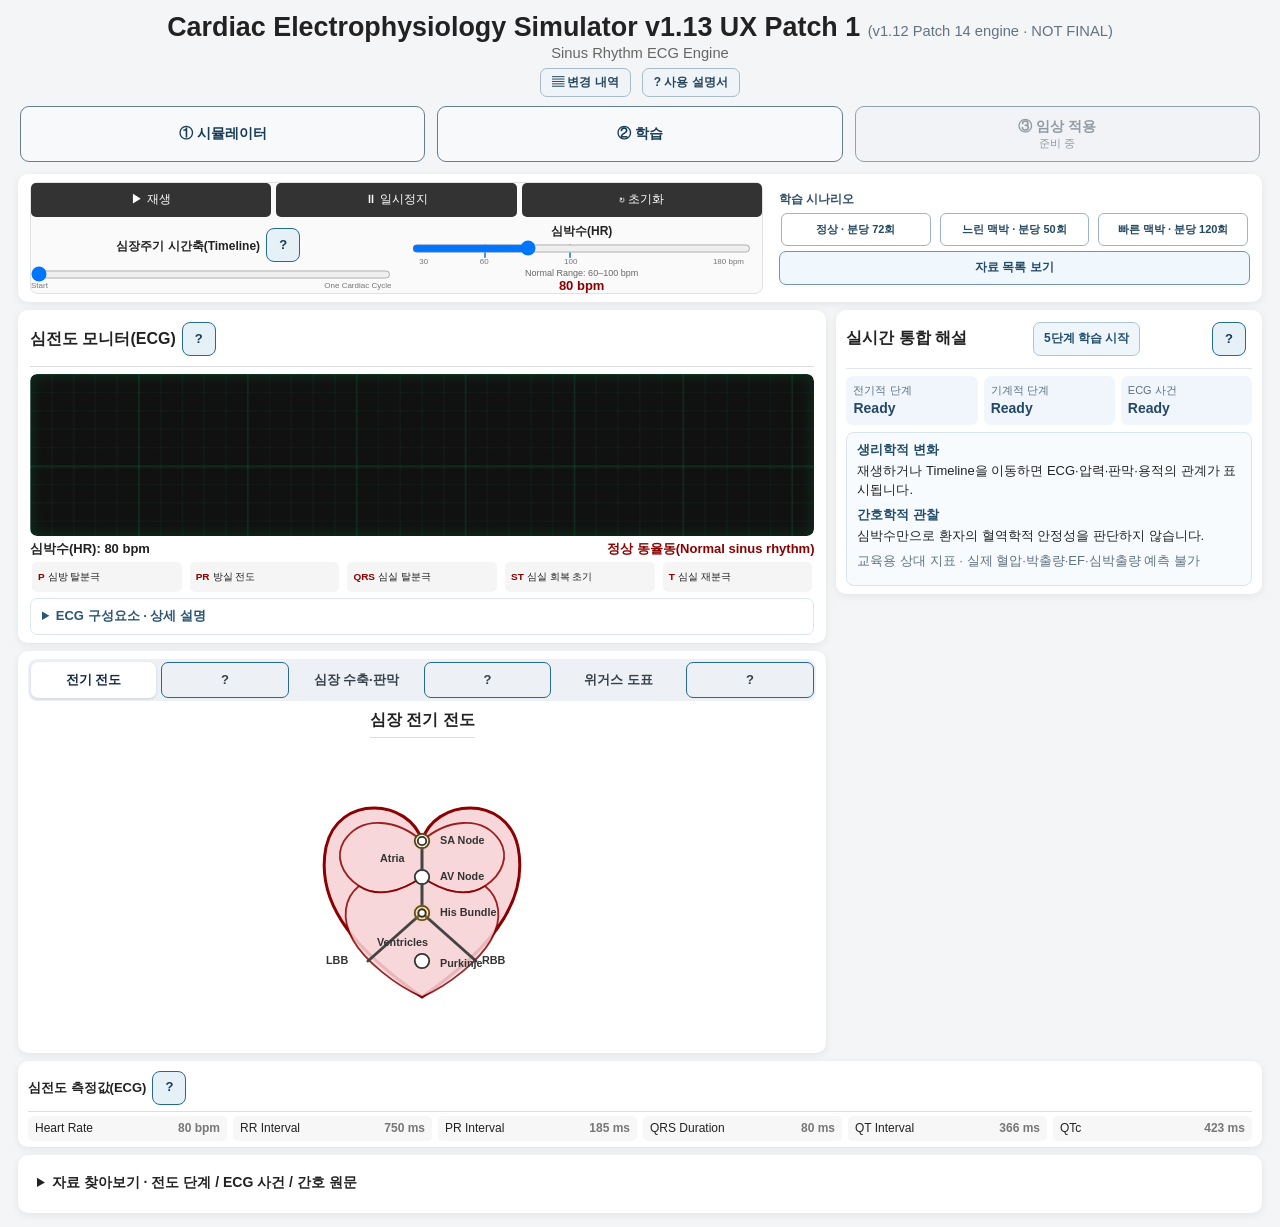
==== index.html @ 25fbf2d9 "feat: localize Wiggers valve event teaching and static explanatory labels" ====
<!DOCTYPE html>
<html lang="ko">
<head>
<meta charset="UTF-8">
<meta name="viewport" content="width=device-width, initial-scale=1.0">
<title>Cardiac Electrophysiology Simulator v1.13 UX Patch 1 · v1.12 Patch 14 engine</title>
<link rel="stylesheet" href="style.css">
</head>

<body>
<div class="app">

<header class="header">
    <h1>Cardiac Electrophysiology Simulator v1.13 UX Patch 1 <span class="v113-engine-label">(v1.12 Patch 14 engine · NOT FINAL)</span></h1>
    <p>Sinus Rhythm ECG Engine</p>
    <nav class="header-tools" aria-label="Simulator reference information">
        <button type="button" id="patchNotesBtn" data-open-info="patchNotesPanel"
                aria-haspopup="dialog" aria-controls="patchNotesPanel" aria-expanded="false">▤ 변경 내역</button>
        <button type="button" id="userGuideBtn" data-open-info="userGuidePanel"
                aria-haspopup="dialog" aria-controls="userGuidePanel" aria-expanded="false">? 사용 설명서</button>
    </nav>
</header>

<main class="main-container">

    <!-- TOP AREA -->
    <section class="visual-grid">

        <!-- ECG -->
        <section class="card ecg-panel">
            <h2>심전도 모니터(ECG)</h2>

            <div class="ecg-wrapper">
                <canvas id="ecgCanvas" width="900" height="220"></canvas>
            </div>

            <div class="ecg-info">
                <span id="heartRateDisplay">Heart Rate : 80 bpm</span>
                <span id="rhythmStatus">Normal Sinus Rhythm</span>
            </div>

            <div class="ecg-interpretation" aria-label="Interactive ECG components">
                <button type="button" class="ecg-item" data-ecg-component="P">
                    <span class="ecg-label">P</span><span>심방 탈분극</span>
                </button>
                <button type="button" class="ecg-item" data-ecg-component="PR">
                    <span class="ecg-label">PR</span><span>방실 전도</span>
                </button>
                <button type="button" class="ecg-item" data-ecg-component="QRS">
                    <span class="ecg-label">QRS</span><span>심실 탈분극</span>
                </button>
                <button type="button" class="ecg-item" data-ecg-component="ST">
                    <span class="ecg-label">ST</span><span>심실 회복 초기</span>
                </button>
                <button type="button" class="ecg-item" data-ecg-component="T">
                    <span class="ecg-label">T</span><span>심실 재분극</span>
                </button>
            </div>

            <div class="ecg-explanation" id="ecgExplanation" aria-live="polite">
                <div class="ecg-explanation-header">
                    <span>심전도 파형 설명</span>
                    <strong id="ecgExplanationTitle">설명할 심전도 파형을 선택하세요</strong>
                </div>
                <p id="ecgExplanationText">위의 P파, PR간격, QRS파, ST분절, T파를 눌러 심장의 전기적 활동과 어떤 관계가 있는지 살펴보세요.</p>
                <div class="ecg-explanation-link">
                    <span>전도와 전기적 활동</span>
                    <strong id="ecgExplanationLink">—</strong>
                </div>
            </div>

            <!-- CONTROL PANEL MOVED INTO ECG PANEL -->
            <section class="embedded-control-panel compact-controller">
                <div class="controller-layout">
                    <div class="controller-buttons">
                    <button id="playBtn">▶ 재생</button>
                    <button id="pauseBtn">⏸ 일시정지</button>
                    <button id="resetBtn">↻ 초기화</button>
                    </div>

                    <div class="controller-sliders">
                <div class="timeline">
                    <p class="control-title">심장주기 시간축(Timeline)</p>
                    <input id="timeSlider" type="range" min="0" max="100" value="0" step="0.1">
                    <div class="timeline-labels">
                        <span>Start</span>
                        <span>One Cardiac Cycle</span>
                    </div>
                </div>

                <div class="heart-rate-control">
                    <p class="control-title">심박수(HR)</p>

                    <div class="heart-rate-slider-wrap">
                        <div class="normal-range-track">
                            <div class="normal-range-fill"></div>
                        </div>
                        <input id="heartRateSlider" type="range" min="30" max="180" value="80" step="1">
                    </div>

                    <div class="heart-rate-scale">
                        <span class="scale-30">30</span>
                        <span class="scale-60">60</span>
                        <span class="scale-100">100</span>
                        <span class="scale-180">180 bpm</span>
                    </div>

                    <div class="normal-range-label">Normal Range: 60–100 bpm</div>
                    <strong id="heartRateValue">80 bpm</strong>
                </div>
                    </div>
                </div>
            </section>
        </section>


        <!-- CARDIAC CONDUCTION -->
        <section class="card heart-panel">
            <h2 id="heartVisualTitle">Cardiac Conduction</h2>
            <div class="heart-mode-switch" role="group" aria-label="Heart visualization mode">
                <button id="electricalModeBtn" type="button" class="mode-active" aria-pressed="true">전기 전도</button>
                <button id="mechanicalModeBtn" type="button" aria-pressed="false">심장 수축·판막</button>
            </div>

            <svg id="heartSVG" viewBox="0 0 500 500" xmlns="http://www.w3.org/2000/svg">
                <path id="heartShape"
                    d="M250 420 C150 350 70 270 90 170 C110 80 230 90 250 160 C270 90 390 80 410 170 C430 270 350 350 250 420 Z"/>
                <path id="atriaRegion"
                    d="M250 160 C210 125 150 115 120 160 C105 185 115 215 145 235 C175 255 215 245 250 220 C285 245 325 255 355 235 C385 215 395 185 380 160 C350 115 290 125 250 160 Z"/>
                <path id="ventricleRegion"
                    d="M145 235 C120 255 115 290 135 325 C155 360 205 400 250 420 C295 400 345 360 365 325 C385 290 380 255 355 235 C325 255 285 245 250 220 C215 245 175 255 145 235 Z"/>

                <circle id="SA" cx="250" cy="160" r="12"/>
                <circle id="AV" cx="250" cy="220" r="12"/>
                <circle id="His" cx="250" cy="280" r="12"/>
                <circle id="Purkinje" cx="250" cy="360" r="12"/>

                <line id="AVPath" x1="250" y1="172" x2="250" y2="208"/>
                <line id="HisPath" x1="250" y1="232" x2="250" y2="268"/>
                <line id="RBB" x1="250" y1="280" x2="340" y2="360"/>
                <line id="LBB" x1="250" y1="280" x2="160" y2="360"/>

                <circle id="conductionPulse" cx="250" cy="160" r="7" class="conduction-pulse"/>
                <circle id="conductionPulseR" cx="250" cy="280" r="6" class="conduction-branch-pulse"/>
                <circle id="conductionPulseL" cx="250" cy="280" r="6" class="conduction-branch-pulse"/>

                <text x="280" y="165">SA Node</text>
                <text x="280" y="225">AV Node</text>
                <text x="280" y="285">His Bundle</text>
                <text x="350" y="365">RBB</text>
                <text x="90" y="365">LBB</text>
                <text x="280" y="370">Purkinje</text>
                <text id="atriaLabel" x="180" y="195">Atria</text>
                <text id="ventricleLabel" x="175" y="335">Ventricles</text>
            </svg>
            <div id="mechanicalView" class="mechanical-view" hidden>
                <svg id="mechanicalSVG" viewBox="0 0 500 420" role="img" aria-label="Educational diagram of heart chambers, four valves, and blood-flow direction">
                    <defs>
                        <marker id="blueArrow" markerWidth="6" markerHeight="6" refX="4" refY="3" orient="auto"><path d="M0,0 L6,3 L0,6 Z" fill="#328bbd"/></marker>
                        <marker id="redArrow" markerWidth="6" markerHeight="6" refX="4" refY="3" orient="auto"><path d="M0,0 L6,3 L0,6 Z" fill="#bd5252"/></marker>
                    </defs>
                    <text class="model-caption" x="250" y="22" text-anchor="middle">Simplified four-chamber circulation model</text>
                    <g class="flow-tract flow-deoxygenated">
                        <path id="flowRightAV" d="M132 134 L132 212"/>
                        <path id="flowPulmonary" d="M132 290 L132 319 L67 319 L67 44"/>
                    </g>
                    <g class="flow-tract flow-oxygenated">
                        <path id="flowLeftAV" d="M370 134 L370 212"/>
                        <path id="flowAortic" d="M370 290 L370 319 L435 319 L435 44"/>
                    </g>
                    <g class="chamber atrial-chamber">
                        <ellipse id="rightAtrialShape" class="chamber-blue" cx="132" cy="112" rx="74" ry="48"/>
                        <ellipse id="leftAtrialShape" class="chamber-red" cx="370" cy="112" rx="74" ry="48"/>
                        <text x="132" y="108">RA</text><text x="370" y="108">LA</text>
                    </g>
                    <g class="chamber ventricular-chamber">
                        <ellipse id="rightVentricleShape" class="chamber-blue" cx="132" cy="256" rx="74" ry="54"/>
                        <ellipse id="leftVentricleShape" class="chamber-red" cx="370" cy="256" rx="74" ry="54"/>
                        <text x="132" y="254">RV</text><text x="370" y="254">LV</text>
                    </g>
                    <g class="valve-group">
                        <line class="valve-segment" id="tricuspidValve" x1="103" y1="173" x2="161" y2="173"/>
                        <line class="valve-segment" id="mitralValve" x1="341" y1="173" x2="399" y2="173"/>
                        <line class="valve-segment" id="pulmonaryValve" x1="66" y1="339" x2="96" y2="339"/>
                        <line class="valve-segment" id="aorticValve" x1="403" y1="339" x2="433" y2="339"/>
                    </g>
                    <g class="flow-dots">
                        <circle class="flow-dot blue-dot" data-flow="flowRightAV" r="7"/>
                        <circle class="flow-dot blue-dot" data-flow="flowRightAV" r="7"/>
                        <circle class="flow-dot blue-dot" data-flow="flowPulmonary" r="7"/>
                        <circle class="flow-dot blue-dot" data-flow="flowPulmonary" r="7"/>
                        <circle class="flow-dot red-dot" data-flow="flowLeftAV" r="7"/>
                        <circle class="flow-dot red-dot" data-flow="flowLeftAV" r="7"/>
                        <circle class="flow-dot red-dot" data-flow="flowAortic" r="7"/>
                        <circle class="flow-dot red-dot" data-flow="flowAortic" r="7"/>
                    </g>
                    <text class="flow-target blue-text" x="55" y="50">Pulmonary a.</text>
                    <text class="flow-target red-text" x="395" y="50">Aorta</text>
                    <text class="model-caption" x="250" y="405" text-anchor="middle">Schematic — not an anatomical scale drawing</text>
                </svg>
                <div class="mechanical-readout" aria-live="off">
                    <div class="mechanical-readout-header">
                        <strong id="mechanicalPhase">Ready</strong>
                        <details id="mechanicalModelInfo" class="mechanical-model-info">
                            <summary aria-label="모형 가정과 수치 주의사항 보기">ⓘ 모형 안내</summary>
                            <div class="mechanical-model-info-body">
                                <p>심장 그림은 실제 해부학적 크기와 비례하지 않는 교육용 도식입니다.</p>
                                <p>판막·압력 관계와 심실 용적은 교육용 상대 지표입니다. 실제 환자의 혈압·심실 용적 또는 박출률(EF)을 나타내지 않습니다.</p>
                                <p>이 모델은 RR 앞 충만 구간을 상대 용적 0.88로 평탄하게, 뒤 충만 구간은 증가하도록 단순화했습니다.</p>
                                <p>Educational pressure relationships; not patient-specific hemodynamic measurements.</p>
                            </div>
                        </details>
                    </div>
                    <p id="mechanicalExplanation">재생하거나 심장주기 시간축을 움직여 수축과 판막 변화를 살펴보세요.</p>
                    <div class="mechanical-stats"><span id="avValveState">AV valves: —</span><span id="outflowValveState">Semilunar valves: —</span></div>
                    <div class="mechanical-stats"><span id="flowState">Flow: —</span><span id="volumeState">Ventricular volume: —</span></div>
                </div>
            </div>
        </section>
    </section>


    <!-- NEW LOWER INFORMATION AREA -->
    <section class="info-grid">

        <section class="card placeholder-panel measurements-panel">
            <h2>심전도 측정값(ECG)</h2>

            <div class="measurement-list">
                <div class="measurement-item">
                    <div class="measurement-row">
                        <span>Heart Rate</span>
                        <strong id="measurementHeartRate">—</strong>
                    </div>
                    <small>(normal range: 60–100 bpm)</small>
                </div>

                <div class="measurement-item">
                    <div class="measurement-row">
                        <span>RR Interval</span>
                        <strong id="measurementRR">—</strong>
                    </div>
                    <small>(normal range: 600–1000 ms)</small>
                </div>

                <div class="measurement-item">
                    <div class="measurement-row">
                        <span>PR Interval</span>
                        <strong id="measurementPR">—</strong>
                    </div>
                    <small>(normal range: 120–200 ms)</small>
                </div>

                <div class="measurement-item">
                    <div class="measurement-row">
                        <span>QRS Duration</span>
                        <strong id="measurementQRS">—</strong>
                    </div>
                    <small>(normal range: 70–100 ms)</small>
                </div>

                <div class="measurement-item">
                    <div class="measurement-row">
                        <span>QT Interval</span>
                        <strong id="measurementQT">—</strong>
                    </div>
                    <small>(normal range: HR-dependent)</small>
                </div>

                <div class="measurement-item">
                    <div class="measurement-row">
                        <span>QTc</span>
                        <strong id="measurementQTc">—</strong>
                    </div>
                    <small>(normal range: ≤450 ms (male) / ≤460 ms (female))</small>
                </div>
            </div>
        </section>


        <section class="card placeholder-panel event-panel">
            <h2>심전도 사건·단계 안내</h2>

            <div class="event-flow" aria-label="Current conduction phase">
                <div class="event-item" data-conduction="SA">SA Node</div>
                <span>→</span>
                <div class="event-item" data-conduction="AV">AV Node</div>
                <span>→</span>
                <div class="event-item" data-conduction="His">His Bundle</div>
                <span>→</span>
                <div class="event-item" data-conduction="Purkinje">Purkinje</div>
            </div>

            <div class="event-ecg-row">
                <span>ECG Event</span>
                <strong id="ecgEventIndicator">Ready</strong>
            </div>

            <p class="event-sync-status" id="eventSyncStatus">재생하면 심장 전도와 파형이 함께 표시됩니다.</p>
        </section>

    </section>


    <!-- CURRENT PHASE -->
    <section class="card phase-panel">
        <h2>현재 심장 단계</h2>
        <div id="phaseTitle">Ready</div>
        <p id="phaseDescription">재생하면 심장 전도 과정이 시작됩니다.</p>

        <div class="phase-ecg-link">
            <span>ECG Component</span>
            <strong id="phaseECG">Ready</strong>
        </div>
    </section>

    <!-- v1.10 Patch 3: independent opt-in graph, AFTER existing core UI. -->
    <div class="wiggers-shell">
    <details id="wiggersDetails" class="card wiggers-panel">
        <summary id="wiggersToggle" class="wiggers-summary">
            <span class="wiggers-summary-title">위거스 도표(Wiggers) <span class="wiggers-optional">선택 학습</span></span>
            <span class="wiggers-summary-hint">심전도 · 상대 압력 · 상대 심실 용적 · 심음 사건(S1/S2)</span>
        </summary>
        <div class="wiggers-body">
<p class="v113-inline-learn">위거스 도표는 심장의 전기 신호와 실제 수축·판막·혈류의 시간 관계를 함께 읽는 학습 도구예요. <button type="button" class="v113-term-trigger" data-term-help="wiggers">위거스 도표란? · 왜 중요한가요?</button></p>
            <p class="wiggers-disclaimer">One physiological heart cycle (RR), synchronized to the existing simulator. Pressure and volume traces are <strong>illustrative relative indexes</strong>, not mmHg, mL, ejection fraction, patient data or diagnostic measurements. S1/S2 are event markers, not audio.</p>

            <section class="learning-scenario-panel" aria-label="Rate-based learning scenarios">
                <h3>심박수별 학습 · 정상 / 느린 맥박 / 빠른 맥박</h3>
                <div class="learning-preset-row" role="group" aria-label="Set simulated heart-rate scenario">
                    <button type="button" data-learning-preset="normal" aria-pressed="false">정상 · 분당 72회</button>
                    <button type="button" data-learning-preset="bradycardia" aria-pressed="false">느린 맥박 · 분당 50회</button>
                    <button type="button" data-learning-preset="tachycardia" aria-pressed="false">빠른 맥박 · 분당 120회</button>
                </div>
                <strong id="learningScenarioSummary">Normal-range teaching cycle · 80 bpm · Custom HR</strong>
                <p id="learningScenarioIntro">세 시나리오 또는 기존 HR 슬라이더로 심장 주기의 관계를 살펴보세요.</p>
                <p id="learningDuration">심장주기 구간의 상대적 시간이 표시됩니다. 실제 환자의 측정값은 아닙니다.</p>
                <p class="learning-boundary">성인 안정 시 HR 범위에 따른 교육용 분류입니다. 동성 빈맥/서맥의 원인이나 환자의 혈역학적 안정성을 판단하지 않습니다.</p>
            </section>
            <div class="wiggers-legend" aria-label="Wiggers trace key">
                <span class="wiggers-key"><i class="wiggers-key-line wig-ecg"></i>ECG</span>
                <span class="wiggers-key"><i class="wiggers-key-line wig-la"></i>좌심방</span>
                <span class="wiggers-key"><i class="wiggers-key-line wig-lv"></i>좌심실</span>
                <span class="wiggers-key"><i class="wiggers-key-line wig-ao"></i>대동맥</span>
                <span class="wiggers-key"><i class="wiggers-key-line wig-vol"></i>좌심실 용적(상대값)</span>
            </div>
            <div class="wiggers-chart-scroll" tabindex="0" role="region" aria-label="Scrollable Wiggers diagram; scroll horizontally on narrow screens">
                <svg id="wiggersChart" viewBox="0 0 1000 470" role="img"
                     aria-label="Educational single-beat diagram: relative left atrial, left ventricular and aortic pressure, ECG, normalized ventricular volume, valve event ticks and synchronized phase cursor">
                    <rect x="52" y="29" width="912" height="181" rx="7" class="wiggers-band"/>
                    <rect x="52" y="224" width="912" height="85" rx="7" class="wiggers-band"/>
                    <rect x="52" y="322" width="912" height="99" rx="7" class="wiggers-band"/>
                    <g class="wiggers-axis">
                        <line x1="64" y1="65" x2="955" y2="65"/>
                        <line x1="64" y1="125" x2="955" y2="125"/>
                        <line x1="64" y1="185" x2="955" y2="185"/>
                        <line x1="64" y1="267" x2="955" y2="267"/>
                        <line x1="64" y1="338" x2="955" y2="338"/>
                        <line x1="64" y1="400" x2="955" y2="400"/>
                    </g>
                    <g class="wiggers-plot-labels">
                        <text x="66" y="23">PRESSURE — RELATIVE INDEX</text>
                        <text x="66" y="221">ECG — SAME MODEL AS ECG MONITOR</text>
                        <text x="66" y="318">LV VOLUME — NORMALIZED, NOT EF</text>
                        <text x="64" y="456">0%</text>
                        <text x="287" y="456" text-anchor="middle">25%</text>
                        <text x="510" y="456" text-anchor="middle">50%</text>
                        <text x="733" y="456" text-anchor="middle">75%</text>
                        <text x="955" y="456" text-anchor="end">100% RR</text>
                    </g>
                    <g class="wiggers-traces" fill="none" stroke-linecap="round" stroke-linejoin="round">
                        <path id="wiggersPathLA" class="wiggers-trace wig-la"/>
                        <path id="wiggersPathLV" class="wiggers-trace wig-lv"/>
                        <path id="wiggersPathAorta" class="wiggers-trace wig-ao"/>
                        <path id="wiggersPathECG" class="wiggers-trace wig-ecg"/>
                        <path id="wiggersPathVolume" class="wiggers-trace wig-vol"/>
                    </g>
                    <g id="wiggersMarkers" aria-label="Valve events"></g>
                    <line id="wiggersCursor" x1="64" x2="64" y1="29" y2="421" class="wiggers-cursor"/>
                </svg>
            </div>
            <div class="wiggers-event-key" aria-label="Valve and heart sound event markers">
                <span>승모판 닫힘 = 제1심음(S1)</span><span>대동맥판 열림</span>
                <span>대동맥판 닫힘 = 제2심음(S2)</span><span>승모판 열림</span>
            </div>
            <div class="wiggers-status" aria-live="off">
                <strong id="wiggersCurrentStage">Ready</strong>
                <span id="wiggersCurrentTime">Physiological phase 0 ms</span>
                <span id="wiggersCurrentValves">Mitral: — · Aortic: —</span>
            </div>
            <section class="wiggers-learning" aria-label="Valve and heart sound education">
                <h3>심전도 → 압력 → 판막 → 심실 용적</h3>
                <p id="wiggersLearningStage">Move the timeline or press Play to explore cardiac phases.</p>
                <p id="wiggersLearningEvent">Valve/S1/S2 event explanations use the same timeline boundaries as the graph markers.</p>
                <p class="wiggers-learning-limit">Profiles are educational relative values, not clinical measurements. S1 and S2 are simplified left-sided event markers, not recorded sounds. Mechanical mode uses a separate model whose exact-boundary rounding may differ.</p>
            </section>

            <details id="wiggersDeepDive" class="learning-deep-dive">
                <summary>심화 의학·간호 해설 보기 · ECG → 압력/판막 → 용적 → 간호 관찰</summary>
                <div class="learning-detail" aria-live="off">
                    <h3 id="learningPhaseTitle">Ready · 시작 전</h3>
                    <h4>① 전기적 활동과 수축의 시간 차</h4>
                    <p id="learningElectrical">재생하거나 Timeline을 이동해보세요.</p>
                    <h4>② 압력 변화 및 판막 개폐</h4>
                    <p id="learningHemodynamics">현재 주기에 따른 판막 관계가 표시됩니다.</p>
                    <h4>③ 심실 용적과 혈류 방향</h4>
                    <p id="learningVolume">상대 용적 곡선은 실제 mL나 EF가 아닙니다.</p>
                    <h4>④ 임상·간호 관찰 관점</h4>
                    <p id="learningNursing">환자 상태를 HR 수치만으로 판단하지 않습니다.</p>
                    <h4>⑤ HR에 따른 비교 사고</h4>
                    <p id="learningRateComparison">RR을 바꾸고 비교해보세요.</p>
                    <h4>모델의 가정·한계</h4>
                    <p id="learningCaution">교육용 모형은 실제 환자의 혈역학을 예측하지 않습니다.</p>
                </div>
            </details>
            <p class="wiggers-footnote">The animated cursor uses physiological time (A). Your existing animation speed, ECG monitor sweep and Electrical/Mechanical displays remain unchanged. The teaching pressure curve and existing mechanical diagram have separate event-boundary rounding conventions.</p>
        </div>
    </details>
    <button id="wiggersHelpButton" class="wiggers-help-button" type="button"
            aria-label="위거스 도표 도움말" aria-expanded="false" aria-controls="wiggersHelp">?</button>
    <aside id="wiggersHelp" class="wiggers-help-popover" role="group" aria-labelledby="wiggersHelpTitle" hidden>
        <div class="wiggers-help-heading">
            <strong id="wiggersHelpTitle">위거스 도표를 읽는 방법</strong>
            <button id="wiggersHelpClose" type="button" aria-label="위거스 도움말 닫기">×</button>
        </div>
        <p>위거스 도표(Wiggers diagram)는 심장주기 하나에서 <strong>심전도 → 압력 변화 → 판막 개폐 → 심실 용적 변화</strong>를 같은 시간축에 표시해 비교하는 그림입니다. 전기 신호와 실제 수축이 정확히 동시에 일어나지는 않는다는 점을 이해하는 데 중요합니다.</p>
        <ol>
            <li><strong>심전도(ECG):</strong> P파는 심방 수축보다 앞서고, QRS파는 심실 수축보다 앞섭니다. T파는 심실의 전기적 회복과 관련됩니다.</li>
            <li><strong>압력:</strong> 좌심방·좌심실·대동맥의 상대 압력 곡선을 비교하며 판막이 열리고 닫히는 관계를 살펴봅니다.</li>
            <li><strong>용적:</strong> 등용적 단계에는 용적이 일정하고, 박출 때 감소하고 충만 때 증가합니다.</li>
            <li><strong>판막 사건:</strong> 승모판 닫힘(S1) → 대동맥판 열림 → 대동맥판 닫힘(S2) → 승모판 열림의 순서를 봅니다.</li>
        </ol>
        <p>그래프의 위치 표시는 생리학적 시간(A)을 따르며, 심전도 화면의 이동 효과는 별도 표시 시간(B)을 따릅니다. 상대 압력·용적은 실제 혈압(mmHg), 용적(mL), 박출률(EF)이나 환자 예측값이 아닙니다.</p>
    </aside>
    </div>

</main>
</div>
<section id="patchNotesPanel" class="info-panel" role="dialog" aria-modal="false"
         aria-labelledby="patchNotesHeading" data-info-panel hidden>
    <div class="info-panel-head">
        <h2 id="patchNotesHeading">▤ Version &amp; patch history</h2>
        <button type="button" data-close-info aria-label="Close patch notes">×</button>
    </div>
    <p class="info-panel-intro">이력은 실제 적용된 변경을 성격별로 구분한 요약입니다. 임상 검증이나 실제 기기 시각 검수를 의미하지 않습니다.</p>
    <section class="patch-group">
        <h3>기능 추가 · Features</h3>
        <p><strong>v1.13 UX Patch 1 (A1·B1·C1·D1·E1·F1)</strong> — 학습은 PC의 단원 목록/본문 2열, 모바일의 접이식 단원 목록과 집중 독서 흐름으로 개선했습니다. 임상 QA 화면은 환자 주요 증상·HR·혈압과 현재 문제를 우선 배치하고 ECG/Lab은 필요할 때 확인합니다. 블루·틸 강조와 단순한 테두리, 16px 수준의 본문 가독성을 적용했으며 기존 A/B·Guided·10문항과 답안을 보존합니다.</p>
        <p><strong>v1.13 Integrated Patch 2–6</strong> — 기존 단일 ECG 엔진과 원본 Guided 5단계·10문항을 유지하면서, 정식 학습 탭에 6단원 안내형/자유 탐색을 연결했습니다. 임상 풀이·복습 엔진은 구현됐지만 사례 내용이 임상 전문가의 독립 검토 전이므로 일반 사용자에게는 비활성화되며 QA 미리보기에서만 확인할 수 있습니다.</p>
        <p><strong>v1.12 Patch 8</strong> — 단계 학습에서 이전/다음·단계 선택 시 기존 Timeline으로 자동 일시정지·관찰하고, 학습 설명은 재생 중에도 고정합니다. 자유 관찰의 시간과 시각화 전환은 그대로 유지합니다.</p>
        <p><strong>v1.12 Patch 4</strong> — 학습 수준을 <strong>1. 기초 이해 → 2. 간호 연결 → 3. 추가학습</strong>으로 재구성하고, 현재 수준에서 다음 수준으로 이동하는 버튼을 추가했습니다. ECG·심장주기 주요 흐름부터 배우고 필요할 때 간호 관찰·원문 설명으로 확장합니다.</p>
        <p><strong>v1.12 Patch 3</strong> — 5단계 학습에서 초급·심화 난이도를 선택하고, 기존 교육 원문을 펼치며, 단계별 초급 1개와 심화 1개씩 총 10개 개념 확인 문제를 풀 수 있습니다. 정답과 근거는 제출 뒤 표시되고 각 문항은 다시 풀 수 있습니다.</p>
        <p><strong>v1.12 Patch 2</strong> — 기존 5단계 학습 카드에서 이전/다음(현재 시뮬레이션 시간 불변), 명시적 Wiggers 보기(시각화만 전환), 명시적 관찰 시점 이동(기존 Timeline의 일시 정지·A/B 시간 이동) 기능을 추가했습니다. 학습 단계 자동 이동·자동 재생 정지는 없습니다.</p>
        <p><strong>v1.12 Patch 1</strong> — 기존 실시간 해설 영역에서 선택적으로 열리는 심장 주기 5단계 학습. 전기·기계 상태를 따로 보여주며 현재 시뮬레이션의 시간과 재생은 변경하지 않습니다. 이전/다음·Wiggers 이동·Timeline 이동 및 문제풀이는 후속 패치에서 추가할 예정입니다.</p>
        <p><strong>v1.11</strong> — 공통 HR·Timeline·Play/Pause/Reset과 정상·서맥·빈맥 시나리오를 하나의 컨트롤 영역으로 통합.</p>
        <p><strong>v1.10 P5</strong> — Normal 72 / Bradycardia 50 / Tachycardia 120 bpm 교육 프리셋과 자유 HR 연동.</p>
        <p><strong>v1.10 P1–3</strong> — Wiggers 사건·상대 압력/용적 프로필 및 동기화된 ECG/Wiggers 그래프.</p>
        <p><strong>v1.9</strong> — 기존 Electrical 모드를 유지한 Mechanical 판막/혈류 시각화.</p>
        <p><strong>v1.8</strong> — Physiological A / Visualization B 시간 분리 및 HR 관련 ECG 교육 모델.</p>
    </section>
    <section class="patch-group">
        <h3>의학·간호 교육 · Clinical learning</h3>
        <p><strong>v1.12 Patch 5</strong> — 심실 충만의 RR 초반 상대 용적 0.88 평탄 구간과 RR 후반 0.48→0.88 증가 구간을 기존 Wiggers/원문 학습 설명에 모두 구분해 표시합니다. 확립된 생리 원리와 모형상의 값은 별도로 안내합니다.</p>
        <p><strong>v1.12 Patch 4</strong> — 시작 수준에는 한 문장 핵심과 ECG·판막·용적의 기초 관계를 표시합니다. 간호 관찰은 두 번째 수준에서 연결하며, 원본 의학·간호 서술, 모형 시간 경계, 고급 이해도 문항과 상대 수치 한계는 선택형 추가학습에서 제공합니다. 기존 원문·10문항은 삭제하지 않았습니다.</p>
        <p><strong>v1.12 Patch 3</strong> — 기존 PHASES 및 HR별 RATE 학습 설명 원문을 읽기 전용으로 사용하며, 전기적 사건·판막·상대 용적·S1/S2 및 간호 관찰과 모델 한계에 관한 질적 이해도 문항 10개를 추가했습니다. 실제 환자 진단·치료 판단이나 EF·박출량 계산 문제는 없습니다.</p>
        <p><strong>v1.12 Patch 1</strong> — 기존 Wiggers/간호학 설명 원문을 재사용하고 5단계의 모델 관찰점을 기존 판막·용적 프로필과 대조. RR 후반 충만과 주기 초반 평탄한 용적을 구분합니다. 상대 지표를 실제 혈압·용적·EF로 해석하지 않습니다.</p>
        <p><strong>v1.11</strong> — 전기적 단계와 기계적 단계를 구분하는 실시간 해설, 생리학적 변화·간호 관찰을 그래프와 나란히 배치.</p>
        <p><strong>v1.10 P5</strong> — 심장 주기 5단계마다 ECG·압력·판막·용적·간호 관찰·한계 설명 확장.</p>
        <p><strong>v1.10 P4</strong> — 승모판/대동맥판 사건 및 S1/S2 단계별 해설.</p>
    </section>
    <section class="patch-group">
        <h3>화면과 사용성 · UI/UX</h3>
        <p><strong>v1.12 Patch 14</strong> — 기존 Mechanical 모형과 판막·혈류 설명을 실제 사용 가능한 폭에 따라 자동 2열/1열 배치합니다. 모형 안내는 주변 카드를 가리지 않고 카드 내부에서 펼치며, 핵심 글자와 터치 영역을 키웠습니다. 생리 모델과 원문·문항은 변경하지 않았습니다.</p>
        <p><strong>v1.12 Patch 12</strong> — 전체 설명 일괄 펼침을 선택형 자료 목록으로 바꾸고, 전도·ECG 사건·간호 원문을 필요할 때만 여는 정보 구조로 정리했습니다. 최신 사용 설명서를 실제 자동 관찰 동작에 맞게 갱신했습니다.</p>
        <p><strong>v1.12 Patch 7</strong> — PC에서 ECG와 핵심 해설을 상단에 나란히 배치하고, 원래 심장 그림과 Wiggers를 독립된 전체 너비 영역으로 이동했습니다. 원본 상세자료는 아래 자료 목록에 보존했습니다.</p>
        <p><strong>v1.12 Patch 5</strong> — 사용 설명서를 현재 세 단계 학습 체계에 맞게 정리하고, 열리는 학습 영역의 소형 주의문과 모바일 설명 텍스트를 읽기 쉽게 조정했습니다. 기본 컴팩트 배치는 유지합니다.</p>
        <p><strong>v1.12 Patch 4</strong> — 기본 ECG 대시보드 배치는 그대로 유지합니다. 열어둔 가이드에서도 학생이 선택한 수준에 필요한 정보만 우선 표시하며, 심화 원문은 접이식으로 유지합니다. 모바일 학습 버튼·키보드 포커스와 화면 가로 넘침을 점검합니다.</p>
        <p><strong>v1.12 Patch 3</strong> — 기본 핵심 대시보드는 유지하고, 가이드를 연 뒤에만 난이도 선택이 나타납니다. 심화 원문과 이해도 문항은 각각 필요할 때 펼쳐 읽을 수 있고 모바일에서도 기존 Wiggers 그래프는 별도로 스크롤됩니다.</p>
        <p><strong>v1.12 Patch 2</strong> — 학습 이전/다음 버튼은 처음과 마지막 단계에서 비활성화됩니다. 세 동작은 독립된 버튼이며 모바일 터치 및 키보드 조작을 지원합니다. 학습을 닫으면 기존 실시간 해설로 복귀합니다.</p>
        <p><strong>v1.11.1</strong> — 핵심 보기(기본) / 전체 정보 보기 전환, ECG 상세·전도 단계·사건 정보의 접이식 배치, Measurements 요약을 주 시각화 바로 위로 이동. 기존 정보는 삭제하지 않음.</p>
        <p><strong>v1.11</strong> — ECG 상시 표시, Electrical/Mechanical/Wiggers 전환, Wiggers 확대 보기, 모바일 1열 레이아웃 및 가독성 개선.</p>
        <p><strong>v1.10 P5</strong> — 접이식 심화 학습, 패치 내역/사용 설명서 아이콘 팝업.</p>
        <p><strong>v1.10 P4</strong> — Wiggers ? 도움말 및 닫기·외부 클릭·Escape 지원.</p>
        <p><strong>v1.10 P3</strong> — 접이식 Wiggers SVG, 모바일 그래프 영역 내 가로 스크롤.</p>
    </section>
    <section class="patch-group">
        <h3>안정성·검증·문서 · Safety / QA / Docs</h3>
        <p><strong>v1.12 Patch 12</strong> — 기존 18개 회귀 단계에 자료 목록·임상 원문 보존·10문항·키보드·6개 화면 너비의 실브라우저 검사를 추가합니다. 실제 PC·모바일 사용자 검수와 별도 전문가 검토는 여전히 미완료입니다.</p>
        <p><strong>v1.12 Patch 6</strong> — Timeline Seek로 과거 파형을 복원할 때 잘못된 시각 보간을 수정하고, 10개 HR × 5단계에서 파형 가시성·시계 정합성을 검증했습니다.</p>
        <p><strong>v1.12 Patch 5</strong> — 교육 원문과 실제 상대 용적 프로필의 구간 차이를 검사하며, 기존 A/B 시간 및 사용자 명시적 이동 원칙을 회귀 검증합니다. 실제 PC·모바일 사용자의 수동 검수는 별도로 진행합니다.</p>
        <p><strong>v1.12 Patch 4</strong> — 수준 변경은 오직 학습 정보 표시만 바꿉니다. 기존 A/B 시간, ECG, Play/Pause/Reset, HR, Wiggers, Timeline, 10개 문제와 간호학 원문은 유지하고 기본/심화 정보의 노출만 회귀 검증합니다.</p>
        <p><strong>v1.12 Patch 3</strong> — 학습 난이도·문항 선택·채점·다시 풀기는 교육용 화면 상태만 바꾸며 기존 Timeline, 재생, A/B 시간, HR, Electrical/Mechanical/Wiggers 계산을 변경하지 않습니다. 문항 응답은 서버나 브라우저 저장소에 보관하지 않습니다.</p>
        <p><strong>v1.12 Patch 2</strong> — 기존 A/B 시간과 HR·재생 상태는 학습 단계 이동·Wiggers 보기만으로 변경되지 않습니다. 시점 이동은 학습자가 직접 버튼을 누를 때만 기존 Timeline input을 사용합니다. 교육용 상대 압력·용적은 환자 측정값이 아닙니다.</p>
        <p><strong>v1.11.1</strong> — 읽기용 표시 계층만 개선하고 A/B 시계, ECG 파형, Mechanical/Wiggers 계산과 모든 HR·Timeline 제어 유지. 축소·확대 및 자동 상세 설명 표시를 회귀 검증.</p>
        <p><strong>v1.11</strong> — v1.10 FINAL 별도 백업, 원본 DOM·이벤트 유지, A/B 시계 불변, 9개 자동 회귀 단계와 실화면 캡처.</p>
        <p><strong>v1.10 P5</strong> — 교육용 해설은 읽기 전용, 기존 HR 슬라이더만 사용. 신규 UI 테스트 및 사용 설명서.</p>
        <p><strong>v1.10 P1–4</strong> — 판막 경계 규칙과 상대 수치 한계 명시, 이전 버전 자동 회귀 테스트 유지.</p>
    </section>
    <p class="info-panel-disclaimer">압력은 상대 지표이며 심실 용적은 정규화된 값입니다. 본 프로그램은 교육용으로 임상 진단, EF/CO 계산 또는 치료 지시에 사용할 수 없습니다.</p>
</section>
<section id="userGuidePanel" class="info-panel" role="dialog" aria-modal="false"
         aria-labelledby="userGuideHeading" data-info-panel hidden>
    <div class="info-panel-head">
        <h2 id="userGuideHeading">? 사용 설명서 · 사용 설명서</h2>
        <button type="button" data-close-info aria-label="Close user guide">×</button>
    </div>
    <section class="guide-section"><h3>1. 처음 시작 · 자유 관찰과 단계 학습</h3>
        <p><strong>v1.13 UX Patch 1:</strong> ① 시뮬레이터는 기존 ECG·Electrical·Mechanical·Wiggers와 원래 Play/Pause/Reset/Timeline을 유지합니다. ② 학습은 6단원 안내형·자유 탐색을 제공하며, 1단원에서 기존 심장주기 5단계·10문항을 그대로 사용합니다. PC에서는 단원 목록이 왼쪽에 보이고, 모바일에서는 '학습 단원 선택'을 열어 이동하세요. 단원 이동만으로 시뮬레이션 시간은 바뀌지 않습니다. ③ 임상 적용은 가상 사례 전문가 검토 전까지 일반 사용자에게 비활성화되어 있으며 <code>?v113Preview=1</code>은 개발 검증 전용입니다.</p>
        <p><strong>자유 관찰</strong>에서는 Play / Pause / Reset, HR(30–180 bpm), Timeline을 그대로 조작합니다. ECG·현재 전기/기계 단계·간호 요약은 실시간으로 갱신됩니다. 타임라인 직접 조작은 일시정지와 위치 이동을 수행하며 모든 시각화 탭이 같은 모델 시계를 사용합니다.</p>
        <p><strong>5단계 학습</strong>을 열면 먼저 1. 기초 이해로 시작합니다. 심방 수축 → 등용적 수축 → 심실 박출 → 등용적 이완 → <strong>모델 RR 후반</strong> 심실 충만을 탐색합니다. <strong>이전/다음 또는 단계 선택</strong>은 사용자 명시적인 학습 행동으로서 <strong>자동 Pause + 해당 단계 대표 관찰 시점 Seek</strong>를 기존 Timeline으로 정확히 한 번 수행합니다. 상위 학습 탭 진입과 6단원 이동은 시간에 영향을 주지 않습니다. 단, <strong>Ready에서 '5단계 학습 시작'을 최초로 명시적으로 누르면 기존 Timeline으로 첫 대표 관찰점에 한 번 이동</strong>합니다.</p>
        <p><strong>읽는 설명과 실제 재생 상태는 다릅니다.</strong> Play를 눌러 심장이 움직여도 선택한 학습 카드 문장은 사용자가 단계나 수준을 바꾸기 전까지 유지됩니다. 실시간 전기·기계·ECG 상태는 계속 갱신됩니다. <strong>이 단계 다시 관찰</strong>은 같은 단계의 대표 시점으로 돌아가며 일시정지합니다. Wiggers 전환은 사용자가 직접 탭 또는 Wiggers 보기 버튼을 누를 때만 이루어집니다.</p>
        <p><strong>읽는 깊이</strong>는 1. 기초 이해 → 2. 간호 연결 → 3. 추가학습 순으로 높일 수 있습니다. 단계나 학습 수준을 바꿔도 기존 문제의 답안은 유지됩니다. <strong>이해도 확인</strong>을 펼쳐 기본·심화 총 10개 문항에 접근하고, 정답 확인 후 해설을 읽거나 해당 문제만 다시 풀 수 있습니다. 답안은 새로고침 시 초기화되며 환자 진단이나 자격 평가가 아닙니다.</p>
        <p><strong>자료 목록 보기</strong>를 누르면 긴 해설을 전부 펼치지 않고 전도 단계·ECG 사건·간호 원문의 <strong>주제 목록</strong>만 보여줍니다. 읽고 싶은 주제만 펼치고, <strong>핵심 보기로 전환</strong>하면 다시 접습니다. ECG Monitor의 P/PR/QRS/ST/T는 해당 ECG 구성요소 설명을 직접 열어줍니다. 자료 원문과 상대 지표 한계는 보존됩니다.</p>
    </section>
    <section class="guide-section"><h3>2. Electrical / Mechanical / Wiggers 탭</h3>
        <p>ECG Monitor는 항상 표시됩니다. 주 시각화 영역에서 <strong>Electrical</strong>은 전기 전도 애니메이션, <strong>Mechanical</strong>은 판막과 혈류, <strong>Wiggers</strong>는 압력·ECG·용적 곡선을 보여줍니다. 탭 전환은 HR, 재생 상태와 A/B 시간 자체를 바꾸지 않습니다. 키보드 방향키·Home·End로도 시각화를 전환할 수 있습니다.</p>
    </section>
    <section class="guide-section"><h3>3. Wiggers Diagram</h3>
        <p>중앙 시각화의 Wiggers 탭을 선택해 ECG, 좌심방·좌심실·대동맥의 <strong>상대 압력</strong>, 좌심실의 <strong>상대 용적</strong>, 판막 사건 마커 및 S1/S2 표시를 비교합니다. 패널 제목 옆 <strong>?</strong>는 간단한 전용 도움말입니다.</p>
        <p><strong>세로 커서는 physiological A 시간의 한 RR 주기</strong>를 나타냅니다. 위 ECG Monitor의 스크롤은 별도의 visualization B 표시이므로 두 화면의 가로좌표가 같지 않습니다.</p>
    </section>
    <section class="guide-section"><h3>4. 정상·서맥·빈맥 학습</h3>
        <p>상단 시나리오에서 <strong>Normal 72 / Bradycardia 50 / Tachycardia 120</strong>을 고른 후, 같은 Timeline 위치와 판막 사건을 비교합니다. 자유 HR 슬라이더를 움직이면 사용자 선택 Custom으로 돌아옵니다.</p>
        <p>하단 <strong>자료 찾아보기 → 간호 원문</strong>을 열면 각 단계의 ECG→압력·판막→상대 용적→환자 사정 포인트를 읽을 수 있습니다. 실제 환자의 혈압, 박출량, 전부하 또는 병적 상태를 예측하지 않습니다. PC에서는 Wiggers 탭의 <strong>확대 보기</strong>로 그래프를 전체 너비로 볼 수 있고, 다시 분할 보기로 돌아올 수 있습니다.</p>
    </section>
    <section class="guide-section"><h3>5. 간호학적 활용과 주의사항</h3>
        <p>ECG 소견을 환자의 혈압, 맥박, 산소화, 의식, 증상, 관류 평가 및 심음 청진과 연결해서 학습하세요. P파/ QRS/ T파는 전기적 사건으로 기계적 수축과 정확히 같은 시각이 아닙니다.</p>
        <p>서맥·빈맥 수치는 병적 상태를 확정하지 않습니다. 이 앱의 S1/S2는 소리가 아닌 사건 표시이며, 상대 압력은 mmHg가 아니고 상대 용적은 mL 또는 EF가 아닙니다. 고심박수 ECG 간격과 QTc에는 교육용 근사의 한계가 있습니다.</p>
    </section>
    <p class="info-panel-disclaimer">팝업은 ×, 바깥 클릭 또는 Escape로 닫습니다. 전체 학습 내용과 참고문헌은 README.md를 참조하세요.</p>
</section>

<script src="script.js"></script>
<script src="mechanics.js"></script>
<script src="wiggers.js"></script>
<script src="wiggers-profile.js"></script>
<script src="wiggers-view.js"></script>
<script src="wiggers-help.js"></script>
<script src="wiggers-learning.js"></script>
<script src="ui-info-panels.js"></script>
<script src="dashboard-v111.js"></script>
<script src="guided-content.js"></script>
<script src="guided-questions.js"></script>
<script src="guided-learning.js"></script>
<script src="course-v113.js"></script>
<script src="clinical-cases-v113.js"></script>
<script src="clinical-v113.js"></script>
<script src="main-tabs-v113.js"></script>
<script src="student-terms-v113.js"></script>
</body>
</html>
---- style.css ----
*{box-sizing:border-box}

html,body{margin:0;min-height:100%}

body{
font-family:Arial,"Malgun Gothic",sans-serif;
background:#f4f5f7;
color:#222;
}

.app{
width:100%;
max-width:1500px;
margin:0 auto;
padding:12px 18px 14px;
}

.header{text-align:center;margin-bottom:9px}
.header h1{
margin:0 0 2px;
font-size:clamp(22px,2.1vw,30px);
line-height:1.15;
}
.header p{
margin:0;
color:#666;
font-size:clamp(13px,1.15vw,17px);
}

.main-container{
display:flex;
flex-direction:column;
gap:10px;
}

.card{
background:#fff;
border-radius:10px;
padding:11px 12px;
box-shadow:0 2px 8px rgba(0,0,0,.07);
}

.card h2{
margin:0 0 7px;
padding-bottom:6px;
font-size:16px;
border-bottom:1px solid #ddd;
}

/* =======================
TOP VISUAL AREA
======================= */

.visual-grid{
display:grid;
grid-template-columns:minmax(0,2.15fr) minmax(300px,.85fr);
gap:10px;
align-items:stretch;
}

/* =======================
ECG PANEL
======================= */

.ecg-panel{
min-width:0;
overflow:hidden;
}

.ecg-wrapper{
width:100%;
overflow:hidden;
border-radius:7px;
}

#ecgCanvas{
width:100%;
height:clamp(165px,18vh,205px);
display:block;
background:#111;
border-radius:7px;
box-shadow:inset 0 0 16px rgba(0,255,136,.15);
}

.ecg-info{
display:flex;
justify-content:space-between;
align-items:center;
gap:10px;
margin-top:8px;
font-size:14px;
font-weight:bold;
}

#rhythmStatus{
color:#8b0000;
text-align:right;
}

.ecg-interpretation{
width:100%;
margin:8px auto 0;
display:flex;
gap:4px;
flex-wrap:nowrap;
overflow:hidden;
}

.ecg-item{
min-width:0;
padding:5px 6px;
border-radius:5px;
background:#f5f5f5;
font-size:clamp(9px,.78vw,12px);
white-space:nowrap;
flex:1 1 0;
text-align:center;
}

.ecg-label{
font-weight:bold;
margin-right:3px;
color:#8b0000;
}

.ecg-item.ecg-active{
background:#ffe7e7;
box-shadow:0 0 0 1px rgba(139,0,0,.15);
}

.ecg-item{
border:0;
text-align:left;
font-family:inherit;
color:inherit;
cursor:pointer;
}

.ecg-item:hover{
background:#f2f2f2;
}

.ecg-item:focus-visible{
outline:2px solid #777;
outline-offset:1px;
}

.ecg-item.ecg-selected{
background:#e9eef5;
box-shadow:0 0 0 1px rgba(70,90,120,.22);
}

.ecg-item.ecg-active.ecg-selected{
background:linear-gradient(90deg,#ffe7e7,#e9eef5);
}

.ecg-explanation{
margin-top:8px;
padding:8px 9px;
border:1px solid #e1e1e1;
border-radius:7px;
background:#fafafa;
}

.ecg-explanation-header{
display:flex;
justify-content:space-between;
align-items:baseline;
gap:10px;
}

.ecg-explanation-header span{
font-size:10px;
color:#777;
}

.ecg-explanation-header strong{
font-size:12px;
color:#333;
}

.ecg-explanation p{
margin:5px 0 6px;
font-size:10px;
line-height:1.45;
color:#555;
}

.ecg-explanation-link{
display:flex;
justify-content:space-between;
gap:8px;
font-size:10px;
}

.ecg-explanation-link span{
color:#888;
}

.ecg-explanation-link strong{
color:#8b0000;
}

/* =======================
EMBEDDED CONTROL PANEL
======================= */

.embedded-control-panel{
margin-top:9px;
padding:8px 9px 7px;
border:1px solid #e1e1e1;
border-radius:8px;
background:#fafafa;
}

.main-buttons{
display:flex;
justify-content:center;
gap:3px;
}

button{
padding:7px 19px;
margin:0 2px;
border:0;
border-radius:7px;
background:#333;
color:#fff;
font-size:13px;
cursor:pointer;
transition:.2s;
}

button:hover{background:#555}

.control-title{
margin:0 0 5px;
font-weight:bold;
font-size:14px;
text-align:center;
}

.timeline{margin-top:7px}

#timeSlider{
display:block;
width:94%;
margin:0 auto;
cursor:pointer;
}

.timeline-labels{
width:94%;
margin:2px auto 0;
display:flex;
justify-content:space-between;
font-size:10px;
color:#777;
}

.heart-rate-control{
margin-top:7px;
text-align:center;
}

.heart-rate-slider-wrap{
position:relative;
width:94%;
height:18px;
margin:auto;
}

#heartRateSlider{
position:absolute;
left:0;
top:0;
z-index:3;
width:100%;
margin:0;
cursor:pointer;
}

.normal-range-track{
position:absolute;
left:calc(7px + (100% - 14px) * 0.2);
width:calc((100% - 14px) * 0.2666667);
top:50%;
height:0;
z-index:1;
pointer-events:none;
}

.normal-range-fill{display:none}

.normal-range-track:before,
.normal-range-track:after{
content:"";
position:absolute;
top:-6px;
width:2px;
height:16px;
background:#4d8df7;
border-radius:2px;
}

.normal-range-track:before{left:0}
.normal-range-track:after{right:0}

.heart-rate-scale{
position:relative;
width:94%;
height:16px;
margin:2px auto 0;
font-size:10px;
color:#777;
}

.heart-rate-scale span{
position:absolute;
top:0;
white-space:nowrap;
}

.scale-30{
left:7px;
}

.scale-60{
left:calc(7px + (100% - 14px) * 0.2);
transform:translateX(-50%);
}

.scale-100{
left:calc(7px + (100% - 14px) * 0.4666667);
transform:translateX(-50%);
}

.scale-180{
left:calc(100% - 7px);
transform:translateX(-100%);
}

.normal-range-label{
margin-top:0;
font-size:11px;
color:#666;
}

#heartRateValue{
display:block;
margin-top:1px;
font-size:15px;
color:#8b0000;
}

/* =======================
HEART
======================= */

.heart-panel{
min-width:0;
text-align:center;
display:flex;
flex-direction:column;
align-items:center;
}

#heartSVG{
width:min(100%,390px);
height:auto;
max-height:390px;
}

#heartShape{
fill:#f8d7da;
stroke:#8b0000;
stroke-width:5;
}

#atriaRegion,#ventricleRegion{
fill:#f8d7da;
stroke:#8b0000;
stroke-width:3;
opacity:.85;
transition:fill .2s ease,opacity .2s ease;
}

#heartSVG circle[id]{
fill:#fff;
stroke:#333;
stroke-width:3;
transition:fill .15s ease,stroke .15s ease;
}

#heartSVG line{
stroke:#444;
stroke-width:5;
stroke-linecap:round;
transition:stroke .15s ease,stroke-width .15s ease;
}

#heartSVG text{
font-size:18px;
font-weight:bold;
fill:#333;
}

#atriaLabel,#ventricleLabel{
font-size:16px;
fill:#555;
pointer-events:none;
}

.active-node{
fill:#ffd700!important;
stroke:#ff6600!important;
stroke-width:5!important;
}

.active-path{
stroke:#ff0000!important;
stroke-width:8!important;
}

.conduction-pulse,
.conduction-branch-pulse{
fill:#fff200;
stroke:#ff6600;
stroke-width:3;
pointer-events:none;
filter:drop-shadow(0 0 5px rgba(255,180,0,.8));
transition:opacity .08s linear;
}

.atria-active{fill:#ffd6a5!important;opacity:1!important}
.ventricles-active{fill:#ef9a9a!important;opacity:1!important}
.ventricles-recovery{fill:#f5c6cb!important;opacity:.95!important}

/* =======================
NEW INFORMATION AREA
======================= */

.info-grid{
display:grid;
grid-template-columns:minmax(0,1.25fr) minmax(0,1.75fr);
gap:10px;
}

.placeholder-panel{
min-height:128px;
}

.placeholder-panel h2{
font-size:15px;
}

.measurement-list{
display:grid;
grid-template-columns: minmax(0,1fr) minmax(0,1fr);
gap:5px 12px;
}

.measurement-list .measurement-item{
display:block;
min-width:0;
padding:6px 7px;
background:#f7f7f7;
border-radius:5px;
font-size:12px;
}

.measurement-row{
display:flex;
justify-content:space-between;
align-items:center;
gap:8px;
}

.measurement-list strong{
color:#777;
}

.measurement-list small{
display:block;
margin-top:2px;
font-size:9px;
line-height:1.2;
color:#999;
white-space:nowrap;
}

.placeholder-note{
margin:7px 0 0;
font-size:10px;
color:#999;
}

.event-flow{
display:flex;
align-items:center;
justify-content:center;
gap:8px;
min-height:45px;
}

.event-item{
padding:7px 12px;
border:1px solid #ddd;
border-radius:6px;
background:#f7f7f7;
font-size:12px;
font-weight:bold;
white-space:nowrap;
transition:background .12s ease, box-shadow .12s ease, border-color .12s ease;
}

.event-item.event-active{
background:#ffe7e7;
border-color:#d9a0a0;
box-shadow:0 0 0 1px rgba(139,0,0,.12);
}

.event-flow>span{
color:#888;
font-size:14px;
}

.event-ecg-row{
margin-top:7px;
padding:6px 9px;
background:#f7f7f7;
border-radius:5px;
display:flex;
justify-content:space-between;
font-size:12px;
}

.event-ecg-row strong{color:#8b0000}

.event-sync-status{
margin:6px 0 0;
font-size:10px;
color:#777;
}

/* =======================
CURRENT PHASE
======================= */

.phase-panel{
min-height:175px;
padding:16px 18px;
display:flex;
flex-direction:column;
justify-content:flex-start;
}

.phase-panel h2{
margin:0 0 11px;
padding-bottom:7px;
}

#phaseTitle{
font-size:clamp(19px,1.6vw,24px);
font-weight:bold;
margin-bottom:11px;
color:#8b0000;
line-height:1.25;
}

#phaseDescription{
margin:0 0 14px;
font-size:clamp(13px,1vw,15px);
line-height:1.5;
max-width:1100px;
}

.phase-ecg-link{
margin-top:auto;
padding:9px 12px;
border-radius:7px;
background:#f8f8f8;
display:flex;
justify-content:space-between;
align-items:center;
font-size:13px;
min-height:36px;
}

.phase-ecg-link span{color:#666}
#phaseECG{color:#8b0000}

/* =======================
RESPONSIVE
======================= */

@media(min-width:900px){
.visual-grid{
min-height:52vh;
}
.ecg-panel,.heart-panel{
height:100%;
}
}

@media(max-width:899px){
.visual-grid{
grid-template-columns:1fr;
}
.info-grid{
grid-template-columns:1fr;
}
.heart-panel{
min-height:360px;
}
}

@media(max-width:700px){
.app{padding:9px}
.visual-grid,.info-grid{gap:8px}
.card{padding:10px}
.ecg-info{font-size:12px}
.ecg-interpretation{overflow-x:auto}
.ecg-item{flex:0 0 auto;font-size:11px}
#ecgCanvas{height:155px}
.event-flow{justify-content:flex-start;overflow-x:auto}
.event-item{flex:0 0 auto}
.ecg-explanation-header{align-items:flex-start;flex-direction:column;gap:2px}
.main-buttons{flex-wrap:wrap}
}


/* =======================
v1.6 UI PATCH 2
Compact Controller + ECG View
======================= */

.ecg-panel {
    display: flex;
    flex-direction: column;
}

#ecgCanvas {
    /* More vertical room for the actual ECG display */
    height: clamp(220px, 25vh, 285px);
}

/* Controller is compact and horizontal */
.embedded-control-panel.compact-controller {
    margin-top: 10px;
    padding: 7px 9px;
}

.controller-layout {
    display: grid;
    grid-template-columns: 76px minmax(0, 1fr);
    gap: 10px;
    align-items: center;
}

.controller-buttons {
    display: flex;
    flex-direction: column;
    gap: 3px;
}

.controller-buttons button {
    width: 100%;
    min-height: 27px;
    padding: 4px 5px;
    margin: 0;
    font-size: 11px;
    border-radius: 5px;
}

.controller-sliders {
    min-width: 0;
}

.controller-sliders .control-title {
    margin: 0 0 2px;
    font-size: 12px;
}

.controller-sliders .timeline {
    margin: 0;
}

.controller-sliders #timeSlider {
    width: 100%;
    height: 13px;
    margin: 0;
}

.controller-sliders .timeline-labels {
    width: 100%;
    height: 11px;
    margin: 0;
    font-size: 8px;
}

.controller-sliders .heart-rate-control {
    margin-top: 2px;
}

.controller-sliders .heart-rate-slider-wrap {
    height: 15px;
}

.controller-sliders #heartRateSlider {
    height: 13px;
}

.controller-sliders .heart-rate-scale {
    width: 94%;
    height: 12px;
    margin: 0 auto;
    font-size: 8px;
}

.controller-sliders .normal-range-track::before,
.controller-sliders .normal-range-track::after {
    top: -5px;
    height: 14px;
}

.controller-sliders .normal-range-label {
    margin-top: 0;
    font-size: 9px;
    line-height: 1.1;
}

.controller-sliders #heartRateValue {
    margin-top: 0;
    font-size: 13px;
    line-height: 1.1;
}

/* Keep the lower placeholder area compact but visible */
.info-grid {
    gap: 10px;
}

.placeholder-panel {
    min-height: 115px;
}

@media (min-width: 900px) {
    .visual-grid {
        min-height: 0;
    }

    .ecg-panel {
        min-height: 0;
    }

    .heart-panel {
        min-height: 0;
    }
}

@media (max-width: 899px) {
    .controller-layout {
        grid-template-columns: 1fr;
    }

    .controller-buttons {
        flex-direction: row;
        justify-content: center;
    }

    .controller-buttons button {
        width: auto;
        min-width: 75px;
    }
}

@media (max-width: 700px) {
    #ecgCanvas {
        height: 175px;
    }
}


/* v1.9: mode only changes the heart diagram; existing ECG UI is preserved. */
.heart-mode-switch{display:flex;gap:4px;padding:3px;border-radius:9px;background:#edf0f4;width:min(100%,300px);margin:3px auto 9px}
.heart-mode-switch button{flex:1;padding:7px 8px;margin:0;border-radius:7px;background:transparent;color:#35404b;font-weight:700;font-size:12px}
.heart-mode-switch button.mode-active{background:#fff;box-shadow:0 1px 3px #0002;color:#172a44}
.heart-mode-switch button:focus-visible{outline:3px solid #3778b6;outline-offset:2px}
#heartSVG[hidden],.mechanical-view[hidden]{display:none!important}
.mechanical-view{width:100%;max-width:420px;margin:0 auto;min-width:0}
#mechanicalSVG{width:100%;height:auto;max-height:350px;overflow:visible;display:block}
#mechanicalSVG .chamber-blue{fill:#d7eefa;stroke:#2078ab;stroke-width:3}
#mechanicalSVG .chamber-red{fill:#f9dddd;stroke:#b54d4d;stroke-width:3}
#mechanicalSVG .chamber text{font-weight:700;fill:#283643;font-size:19px;text-anchor:middle;pointer-events:none}
#mechanicalSVG .flow-tract path{fill:none;stroke-width:9;stroke-linecap:round;stroke-linejoin:round;opacity:.70}
#mechanicalSVG .flow-deoxygenated path{stroke:#328bbd}
#mechanicalSVG .flow-oxygenated path{stroke:#bd5252}
#mechanicalSVG .valve-segment{stroke:#6c7580;stroke-width:8;stroke-linecap:round}
#mechanicalSVG .valve-segment.valve-open{stroke:#228a61;stroke-width:6;stroke-dasharray:6 9}
#mechanicalSVG .valve-segment.valve-closed{stroke:#bd4d4d;stroke-width:9;stroke-dasharray:none}
#mechanicalSVG .flow-dot{opacity:0;pointer-events:none}
#mechanicalSVG .blue-dot{fill:#126ca8;stroke:#fff;stroke-width:1.5}
#mechanicalSVG .red-dot{fill:#b72c46;stroke:#fff;stroke-width:1.5}
#mechanicalSVG .model-caption{font-size:13px;fill:#687586}
#mechanicalSVG .flow-target{font-size:12px;fill:#485464}
.mechanical-readout{padding:8px 9px;border:1px solid #e0e7ee;border-radius:8px;background:#fafcfe;text-align:left}
.mechanical-readout>strong{display:block;color:#172a44;font-size:13px}
.mechanical-readout>p{margin:5px 0;color:#45556a;font-size:11px;line-height:1.45}
.mechanical-stats{display:grid;grid-template-columns:1fr 1fr;gap:5px;margin-top:5px;font-size:11px;color:#1b394d}
.mechanical-stats span{padding:5px 6px;background:#ecf3f8;border-radius:5px}
.mechanical-readout .mechanical-disclaimer{font-size:10px;color:#727c85;margin-bottom:0}
@media(max-width:400px){.mechanical-stats{grid-template-columns:1fr}}


/* v1.10 Patch 3: opt-in chart AFTER the protected v1.9 UI. */
.wiggers-panel{min-width:0;max-width:100%;overflow:hidden}
.wiggers-summary{display:flex;align-items:center;justify-content:space-between;flex-wrap:wrap;column-gap:16px;row-gap:5px;cursor:pointer;list-style:revert;padding:3px 5px;min-height:35px;color:#193e5a}
.wiggers-summary:focus-visible{outline:3px solid #3778b6;outline-offset:3px;border-radius:5px}
.wiggers-summary-title{font-weight:700;font-size:16px}
.wiggers-optional{font-size:11px;font-weight:400;color:#526779;background:#eaf1f7;padding:3px 7px;border-radius:12px;margin-left:6px;white-space:nowrap}
.wiggers-summary-hint{font-size:12px;color:#58697b}
.wiggers-body{max-width:100%;min-width:0;padding-top:8px}
.wiggers-disclaimer{font-size:12px;line-height:1.5;margin:0 1px 8px;color:#445569}
.wiggers-legend{display:flex;flex-wrap:wrap;gap:5px 16px;padding:7px 9px;margin-bottom:7px;background:#f5f8fb;border-radius:6px}
.wiggers-key{display:inline-flex;align-items:center;gap:7px;font-size:12px;color:#27374a;white-space:nowrap}
.wiggers-key-line{display:inline-block;width:19px;min-width:19px;border-top:3px solid currentColor}
.wiggers-chart-scroll{min-width:0;max-width:100%;width:100%;overflow-x:auto;overflow-y:hidden;border:1px solid #e2e8ef;border-radius:7px;background:white}
.wiggers-chart-scroll:focus-visible{outline:3px solid #3778b6;outline-offset:2px}
#wiggersChart{display:block;width:100%;min-width:720px;height:auto;min-height:260px}
.wiggers-band{fill:#f8fafc;stroke:#e5ebf1;stroke-width:1}
.wiggers-axis line{stroke:#cdd8e2;stroke-width:1;stroke-dasharray:3 6}
.wiggers-plot-labels text{font-size:12px;font-weight:600;fill:#465c74}
.wiggers-trace{stroke-width:3.1}
.wig-ecg{color:#1676b9;stroke:#1676b9}
.wig-la{color:#409b82;stroke:#409b82}
.wig-lv{color:#ca5654;stroke:#ca5654}
.wig-ao{color:#b18826;stroke:#b18826}
.wig-vol{color:#805eb5;stroke:#805eb5}
.wiggers-event-line{stroke:#637a91;stroke-width:1.35;stroke-dasharray:5 6;opacity:.64}
.wiggers-event-dot{fill:#40586c;stroke:white;stroke-width:1.2}
.wiggers-cursor{stroke:#233d5b;stroke-width:2;pointer-events:none;stroke-dasharray:3 2}
.wiggers-event-key{display:flex;flex-wrap:wrap;gap:5px 17px;font-size:11px;color:#526276;margin:7px 1px}
.wiggers-event-key span::before{content:"◆";color:#40586c;padding-right:5px;font-size:9px}
.wiggers-status{display:flex;flex-wrap:wrap;gap:5px 15px;align-items:center;border-radius:7px;background:#eef4f9;padding:8px 10px;font-size:12px;color:#23435a}
.wiggers-status strong{font-size:13px}
.wiggers-footnote{font-size:11px;color:#6b7786;line-height:1.5;margin:7px 1px 2px}
@media(max-width:600px){
 .wiggers-summary{align-items:flex-start}
 .wiggers-summary-hint{font-size:11px}
 .wiggers-optional{display:inline-block;margin-top:4px}
 .wiggers-status{flex-direction:column;align-items:flex-start}
}


/* v1.10 Patch 4 — nonmodal help is a sibling of <details>, not inside <summary>. */
.wiggers-shell{position:relative;min-width:0;max-width:100%}
.wiggers-shell .wiggers-summary{padding-right:50px}
.wiggers-help-button{position:absolute;right:22px;top:15px;z-index:2;
 width:27px;height:27px;border:1px solid #6d869b;border-radius:50%;background:#f3f8fc;
 color:#27455f;font-size:17px;font-weight:700;line-height:1;cursor:pointer}
.wiggers-help-button:hover{background:#e3f0fb}
.wiggers-help-button:focus-visible,.wiggers-help-heading button:focus-visible{
 outline:3px solid #3778b6;outline-offset:2px}
.wiggers-help-popover{position:absolute;z-index:10;right:9px;top:50px;
 width:min(430px,calc(100% - 18px));max-height:min(70vh,540px);overflow-y:auto;
 padding:13px 15px;background:#fff;border:1px solid #9bafc1;border-radius:9px;
 box-shadow:0 6px 25px #1b2e4540;color:#22374d;font-size:12px;line-height:1.55}
.wiggers-help-popover[hidden]{display:none!important}
.wiggers-help-heading{display:flex;justify-content:space-between;align-items:center;gap:10px;font-size:14px}
.wiggers-help-heading button{min-width:29px;min-height:29px;border:0;border-radius:5px;
 background:#eaf1f7;color:#243e53;font-size:21px;cursor:pointer}
.wiggers-help-popover p{margin:9px 0}
.wiggers-help-popover ol{margin:8px 0;padding-left:21px}
.wiggers-help-popover li+li{margin-top:5px}
.wiggers-learning{padding:9px 11px;border:1px solid #dce7f0;border-radius:7px;
 background:#f8fbfd;color:#263f54;margin-top:9px;font-size:12px;line-height:1.55}
.wiggers-learning h3{font-size:13px;margin:0 0 5px}
.wiggers-learning p{margin:5px 0}
.wiggers-learning .wiggers-learning-limit{font-size:11px;color:#56687a;margin-top:8px}
@media(max-width:600px){
 .wiggers-help-button{right:20px;top:15px;min-width:28px;min-height:28px}
 /* Fixed to viewport: inherited v1.9 page overflow can shift the panel left. */
 .wiggers-help-popover{position:fixed;left:12px;right:12px;top:12vh;width:auto;
  max-height:70vh;max-height:70dvh;z-index:100}
}


/* v1.10 Patch 5 — optional medical/nursing learning and reference popovers */
.header-tools{display:flex;justify-content:center;flex-wrap:wrap;gap:7px;margin-top:7px}
.header-tools button{cursor:pointer;min-height:29px;padding:4px 11px;background:#eff4f9;border:1px solid #a9bbc9;border-radius:7px;color:#28465b;font-size:12px;font-weight:700}
.header-tools button:hover{background:#dfedf9}
.header-tools button:focus-visible,.learning-preset-row button:focus-visible,.learning-deep-dive summary:focus-visible,.info-panel button:focus-visible{outline:3px solid #3778b6;outline-offset:2px}
.learning-scenario-panel{border:1px solid #d6e3ef;background:#f8fbff;border-radius:8px;padding:10px 12px;margin:2px 0 10px;line-height:1.55;color:#28435b}
.learning-scenario-panel h3{font-size:13px;margin:0 0 8px}
.learning-scenario-panel strong{display:block;font-size:13px;margin-top:7px}
.learning-scenario-panel p{margin:5px 0;font-size:12px}
.learning-scenario-panel .learning-boundary{font-size:11px;color:#5a6b7c}
.learning-preset-row{display:flex;flex-wrap:wrap;gap:6px}
.learning-preset-row button{border:1px solid #9cb4c9;border-radius:6px;background:white;padding:7px 9px;color:#244961;font-size:12px;font-weight:600;cursor:pointer;min-height:32px}
.learning-preset-row button.learning-preset-active{background:#dfeffc;border-color:#23679a;box-shadow:inset 0 0 0 1px #23679a}
.learning-deep-dive{margin:9px 0;border:1px solid #cbdce9;border-radius:7px;background:#fff;min-width:0}
.learning-deep-dive summary{cursor:pointer;font-size:13px;font-weight:700;padding:11px;color:#234965;line-height:1.5}
.learning-detail{padding:2px 13px 13px;border-top:1px solid #e4edf4;font-size:12px;line-height:1.65;color:#32495b}
.learning-detail h3{margin:9px 0;font-size:14px}
.learning-detail h4{margin:12px 0 4px;font-size:12px;color:#245276}
.learning-detail p{margin:4px 0}
.info-panel{position:fixed;z-index:120;top:80px;right:18px;left:auto;width:min(650px,calc(100vw - 30px));max-height:calc(100vh - 95px);max-height:calc(100dvh - 95px);overflow:auto;padding:15px 17px;background:#fff;border:1px solid #a1b5c7;border-radius:11px;color:#293e50;box-shadow:0 12px 35px #162c4760;font-size:12px;line-height:1.6}
.info-panel[hidden]{display:none!important}
.info-panel-head{display:flex;align-items:center;justify-content:space-between;gap:12px;position:sticky;top:-15px;margin:-15px -17px 12px;padding:12px 16px;background:#f6f9fc;border-bottom:1px solid #d9e5ed;z-index:1}
.info-panel-head h2{margin:0;font-size:16px;color:#1d4663}
.info-panel-head button{cursor:pointer;border:0;background:#e7eff7;color:#1e405b;border-radius:6px;font-size:23px;min-width:32px;min-height:32px}
.info-panel-intro,.info-panel-disclaimer{color:#586b7a}
.patch-group,.guide-section{padding:8px 0;border-bottom:1px solid #e5ecf1}
.patch-group h3,.guide-section h3{margin:2px 0 6px;color:#265371;font-size:13px}
.patch-group p,.guide-section p{margin:6px 0}
@media(max-width:600px){
 .header-tools{margin-top:6px}
 .info-panel{left:12px;right:12px;top:65px;width:auto;max-height:calc(100vh - 80px);max-height:calc(100dvh - 80px);padding:12px}
 .info-panel-head{margin:-12px -12px 10px;top:-12px;padding:10px 12px}
 .learning-preset-row button{flex:1 1 140px}
 .learning-scenario-panel{padding:9px}
}


/* =============================================================
   v1.11: Progressive enhancement. Nothing below applies until
   dashboard-v111.js successfully moves original DOM controls/views.
   ============================================================== */
.dashboard-active .main-container{gap:0}
.dashboard-active .dashboard-v111{display:flex;flex-direction:column;gap:9px;min-width:0}
.dashboard-active .dashboard-v111 > *{min-width:0;max-width:100%}
.dashboard-active .dashboard-commands{padding:8px 12px;display:flex;flex-direction:column;gap:6px}
.dashboard-active .dashboard-commands .embedded-control-panel{padding:0;margin:0}
.dashboard-active .dashboard-commands .controller-layout{
  grid-template-columns:minmax(175px,205px) minmax(0,1fr);align-items:center;gap:14px}
.dashboard-active .dashboard-commands .controller-buttons{flex-direction:row;gap:5px}
.dashboard-active .dashboard-commands .controller-buttons button{
  min-height:35px;min-width:0;font-size:12px}
.dashboard-active .dashboard-presets{display:flex;align-items:center;justify-content:flex-end;
  gap:8px;border-top:1px solid #e4ebf1;padding-top:5px;min-width:0}
.dashboard-active .dashboard-presets-label{font-weight:700;font-size:12px;white-space:nowrap;color:#315169}
.dashboard-active .dashboard-presets .learning-preset-row{gap:6px}
.dashboard-active .dashboard-presets .learning-preset-row button{min-height:31px;padding:4px 10px}
.dashboard-active .dashboard-v111 .dashboard-primary>.ecg-panel{min-height:0;padding:10px 12px}
.dashboard-active .dashboard-v111 .dashboard-primary>.ecg-panel #ecgCanvas{
  height:clamp(145px,19vh,195px)}
.dashboard-active .dashboard-v111 .dashboard-primary>.ecg-panel .ecg-explanation{padding:6px 9px}
.dashboard-active .dashboard-workspace{
  display:grid;grid-template-columns:minmax(0,1.96fr) minmax(310px,1fr);
  gap:9px;align-items:start;min-width:0}
.dashboard-active .dashboard-visual,.dashboard-active .dashboard-inspector{
  min-width:0;max-width:100%;height:100%;padding:10px 12px}
.dashboard-active .dashboard-visual .heart-mode-switch{
  width:100%;max-width:none;margin:0 0 9px;display:flex;gap:5px}
.dashboard-active .dashboard-visual .heart-mode-switch button{
  flex:1;min-height:38px;font-size:13px;cursor:pointer}
.dashboard-active .dashboard-visual .heart-mode-switch button:focus-visible{
  outline:3px solid #3778b6;outline-offset:2px}
.dashboard-active .dashboard-stage{min-width:0;max-width:100%}
.dashboard-active .dashboard-stage>.heart-panel{
  width:100%;box-shadow:none;padding:4px 2px 0;max-width:100%;min-width:0}
.dashboard-active .dashboard-stage>.heart-panel #heartSVG{
  width:min(100%,315px);max-height:315px}
.dashboard-active .dashboard-stage>.heart-panel #mechanicalSVG{
  width:min(100%,365px);max-height:320px}
.dashboard-active .dashboard-stage[data-view="wiggers"]>.heart-panel{display:none}
.dashboard-active .dashboard-stage:not([data-view="wiggers"])>.wiggers-shell{display:none}
.dashboard-active .dashboard-stage>.wiggers-shell{max-width:100%;min-width:0}
.dashboard-active .dashboard-stage .wiggers-panel{
  padding:6px;box-shadow:none;border:1px solid #e1e9f1}
.dashboard-active .dashboard-stage #wiggersChart{min-width:720px}
.dashboard-active .dashboard-stage .wiggers-disclaimer{
  font-size:11px;margin:4px 1px 6px}
.dashboard-active .dashboard-stage .learning-scenario-panel{
  padding:7px 9px;margin:4px 0 7px}
.dashboard-active .dashboard-stage .learning-scenario-panel .learning-preset-row{
  display:none} /* same original buttons are now shared above */
.dashboard-active .dashboard-stage .learning-scenario-panel h3{display:none}
.dashboard-active .dashboard-stage .learning-scenario-panel p{font-size:11px}
.dashboard-active .dashboard-stage .wiggers-footnote{font-size:10px}
.dashboard-active .dashboard-inspector{
  display:flex;flex-direction:column;gap:9px;align-self:stretch}
.dashboard-active .dashboard-inspector-heading{
  font-size:16px;margin:0;border-bottom:1px solid #dce6ef;padding-bottom:8px}
.dashboard-active .dashboard-statuses{display:grid;grid-template-columns:minmax(0,1fr) minmax(0,1fr);gap:6px}
.dashboard-active .dashboard-statuses>div{background:#f0f6fb;padding:8px;border-radius:7px;min-width:0}
.dashboard-active .dashboard-statuses span{display:block;color:#5c7082;font-size:11px}
.dashboard-active .dashboard-statuses strong{display:block;font-size:13px;color:#234766;line-height:1.4;overflow-wrap:anywhere}
.dashboard-active .dashboard-inspector .phase-panel{
  margin:0;min-height:0;padding:8px;box-shadow:none;border:1px solid #e4ebf0}
.dashboard-active .dashboard-inspector .phase-panel h2{font-size:12px;margin:0 0 7px;padding-bottom:4px}
.dashboard-active .dashboard-inspector #phaseTitle{font-size:16px;margin-bottom:5px}
.dashboard-active .dashboard-inspector #phaseDescription{font-size:12px;margin-bottom:7px;line-height:1.45}
.dashboard-active .dashboard-inspector .phase-ecg-link{min-height:29px;padding:6px 8px;font-size:11px}
.dashboard-active .dashboard-clinical{border:1px solid #d9e4ec;background:#f8fbfe;border-radius:8px;padding:9px}
.dashboard-active .dashboard-clinical h3{font-size:13px;margin:0 0 3px;color:#224d69}
.dashboard-active .dashboard-clinical p{font-size:12px;line-height:1.5;margin:0 0 8px}
.dashboard-active .dashboard-clinical .dashboard-caution{font-size:10px;color:#617383;margin:6px 0 0}
.dashboard-active .dashboard-inspector>.event-panel{
  min-height:0;padding:7px 8px;box-shadow:none;border:1px solid #e4ebf0}
.dashboard-active .dashboard-inspector>.event-panel h2{font-size:12px}
.dashboard-active .dashboard-inspector .event-flow{
  gap:3px;justify-content:flex-start;min-height:30px;overflow-x:auto;max-width:100%}
.dashboard-active .dashboard-inspector .event-item{
  font-size:10px;padding:4px 6px;flex:0 0 auto}
.dashboard-active .dashboard-inspector .event-flow>span{font-size:11px;flex:0 0 auto}
.dashboard-active .dashboard-inspector .event-ecg-row{margin-top:3px;padding:4px}
.dashboard-active .dashboard-inspector .event-sync-status{margin:3px 0}
.dashboard-active .dashboard-inspector>.learning-deep-dive{margin:0}
.dashboard-active .dashboard-inspector .learning-deep-dive summary{
  font-size:13px;padding:9px;line-height:1.5}
.dashboard-active .dashboard-v111>.measurements-panel{
  min-height:0;padding:9px 12px}
.dashboard-active .dashboard-v111>.measurements-panel h2{margin-bottom:6px;font-size:14px}
.dashboard-active .dashboard-v111 .measurement-list{
  grid-template-columns:repeat(6,minmax(0,1fr));gap:6px}
.dashboard-active .dashboard-v111 .measurement-list .measurement-item{padding:6px 7px}
.dashboard-active .dashboard-v111 .measurement-row{flex-wrap:wrap;gap:3px;font-size:12px}
.dashboard-active .dashboard-v111 .measurement-list small{white-space:normal;font-size:10px}
@media(max-width:1199px){
  .dashboard-active .dashboard-workspace{grid-template-columns:minmax(0,1fr)}
  .dashboard-active .dashboard-stage>.heart-panel #heartSVG{width:min(100%,350px)}
  .dashboard-active .dashboard-inspector{height:auto}
  .dashboard-active .dashboard-v111 .measurement-list{
    grid-template-columns:repeat(3,minmax(0,1fr))}
}
@media(max-width:699px){
  .app.dashboard-active{padding:8px;max-width:100%;overflow-x:clip}
  .dashboard-active .dashboard-commands{padding:8px}
  .dashboard-active .dashboard-commands .controller-layout{
    grid-template-columns:minmax(0,1fr);gap:5px}
  .dashboard-active .dashboard-commands .controller-buttons{
    flex-direction:row;justify-content:center}
  .dashboard-active .dashboard-commands .controller-buttons button{max-width:125px}
  .dashboard-active .dashboard-presets{align-items:flex-start;flex-direction:column;gap:4px}
  .dashboard-active .dashboard-presets .learning-preset-row{display:grid;
    grid-template-columns:repeat(3,minmax(0,1fr));width:100%;min-width:0}
  .dashboard-active .dashboard-presets .learning-preset-row button{
    font-size:11px;min-height:40px;padding:5px 4px;white-space:normal}
  .dashboard-active .dashboard-v111 .dashboard-primary>.ecg-panel #ecgCanvas{height:175px}
  .dashboard-active .dashboard-statuses{grid-template-columns:repeat(2,minmax(0,1fr))}
  .dashboard-active .dashboard-v111 .measurement-list{
    grid-template-columns:repeat(2,minmax(0,1fr))}
  .dashboard-active .dashboard-visual .heart-mode-switch button{
    font-size:12px;min-width:0;padding:7px 4px}
  .dashboard-active .dashboard-stage .wiggers-summary-hint{display:none}
  .dashboard-active .dashboard-inspector .event-flow{overflow-x:auto}
  .dashboard-active .dashboard-commands,.dashboard-active .dashboard-workspace,
  .dashboard-active .dashboard-v111 .dashboard-primary>.ecg-panel{min-width:0;max-width:100%}
}


/* v1.11 UI polish: more useful room for ECG + heart visualization. */
.dashboard-active .dashboard-focus-button{
  display:none;border:1px solid #afc3d4;background:#f5f9fc;
  color:#254761;border-radius:6px;padding:5px 11px;
  font-size:12px;font-weight:700;min-height:32px;cursor:pointer;
  margin:-2px 0 6px auto}
.dashboard-active .dashboard-focus-button:focus-visible{
  outline:3px solid #3778b6;outline-offset:2px}
.dashboard-active .dashboard-v111[data-view="wiggers"] .dashboard-focus-button{
  display:block}
.dashboard-active .dashboard-v111[data-view="wiggers"][data-wiggers-focus="true"] .dashboard-workspace{
  grid-template-columns:minmax(0,1fr)}
.dashboard-active .dashboard-v111[data-view="wiggers"][data-wiggers-focus="true"] .dashboard-inspector{
  height:auto}
.dashboard-active .dashboard-v111[data-view="wiggers"] .dashboard-primary>.ecg-panel #ecgCanvas{
  height:130px}
.dashboard-active .dashboard-v111[data-view="wiggers"] .learning-scenario-panel .learning-boundary{
  display:none} /* existing clinical restrictions also remain in graph and inspector */
@media(min-width:900px){
  .dashboard-active .dashboard-commands .controller-sliders{
    display:grid;grid-template-columns:repeat(2,minmax(0,1fr));
    gap:14px;align-items:center}
  .dashboard-active .dashboard-commands .controller-sliders .heart-rate-control{
    margin-top:0}
  .dashboard-active .dashboard-commands .controller-layout{gap:10px}
  .dashboard-active .dashboard-commands .controller-buttons button{min-height:34px}
}
@media(max-width:1199px){
  .dashboard-active .dashboard-focus-button{display:none!important}
}


/* ============================================================
   v1.11.1 compact-first stabilization
   No DOM cloning, animation sampling, model, clock, or canvas
   resolution changes. All longer explanations remain in
   native keyboard-operable disclosures.
   ============================================================ */
.dashboard-active .dashboard-v111{gap:7px}
.dashboard-active .dashboard-commands{gap:4px}
.dashboard-active .dashboard-presets{flex-wrap:wrap}
.dashboard-active .dashboard-density-button{
  margin-left:auto;flex:0 0 auto;
  border:1px solid #7195ad;border-radius:7px;
  background:#f0f8fd;color:#244c68;cursor:pointer;
  font-size:12px;font-weight:700;
  min-height:34px;padding:6px 12px
}
.dashboard-active .dashboard-density-button:hover{background:#e4f1f9}
.dashboard-active .dashboard-density-button:focus-visible,
.dashboard-active .dashboard-disclosure summary:focus-visible{
  outline:3px solid #3473a6;outline-offset:2px
}
.dashboard-active .dashboard-disclosure{
  border:1px solid #dce6ee;
  border-radius:7px;background:#fff;
  max-width:100%;min-width:0
}
.dashboard-active .dashboard-disclosure summary{
  cursor:pointer;color:#2b5573;
  font-size:13px;line-height:1.45;font-weight:650;
  padding:8px 11px;min-height:35px
}
.dashboard-active .dashboard-disclosure[open]>summary{
  border-bottom:1px solid #e7edf3
}
.dashboard-active .dashboard-ecg-details{margin-top:6px}
.dashboard-active .dashboard-ecg-details .ecg-explanation{margin:0;border:0;box-shadow:none}
.dashboard-active .dashboard-inspector>.dashboard-disclosure{
  width:100%
}
.dashboard-active .dashboard-inspector .dashboard-disclosure .phase-panel,
.dashboard-active .dashboard-inspector .dashboard-disclosure .event-panel{
  box-shadow:none;border:0;border-radius:0;margin:0
}
.dashboard-active .dashboard-inspector .dashboard-event-details .event-panel{
  min-height:0;padding:8px 9px
}
.dashboard-active .dashboard-inspector .dashboard-phase-details .phase-panel{
  min-height:0;padding:8px 9px
}
.dashboard-active .dashboard-statuses{
  grid-template-columns:repeat(3,minmax(0,1fr))
}
.dashboard-active .dashboard-statuses>div{padding:7px}
.dashboard-active .dashboard-statuses strong{font-size:13px;line-height:1.35}
.dashboard-active .dashboard-v111[data-density="compact"] .dashboard-primary>.ecg-panel{
  padding:8px 12px
}
.dashboard-active .dashboard-v111[data-density="compact"] .dashboard-primary>.ecg-panel #ecgCanvas{
  height:clamp(150px,18vh,178px)
}
.dashboard-active .dashboard-v111[data-density="compact"][data-view="wiggers"] .dashboard-primary>.ecg-panel #ecgCanvas{
  height:145px
}
.dashboard-active .dashboard-v111[data-density="compact"] .dashboard-primary>.ecg-panel .ecg-info{
  margin-top:4px;font-size:13px
}
.dashboard-active .dashboard-v111[data-density="compact"] .dashboard-primary>.ecg-panel .ecg-interpretation{
  margin-top:4px
}
.dashboard-active .dashboard-v111[data-density="compact"] .dashboard-primary>.ecg-panel .ecg-item{
  min-height:30px;padding:5px 6px
}
.dashboard-active .dashboard-v111[data-density="compact"]>.measurements-panel{
  padding:6px 10px
}
.dashboard-active .dashboard-v111[data-density="compact"]>.measurements-panel h2{
  margin-bottom:4px;padding-bottom:2px;
  font-size:13px;line-height:1.3
}
.dashboard-active .dashboard-v111[data-density="compact"] .measurement-list .measurement-item{
  padding:5px 7px
}
.dashboard-active .dashboard-v111[data-density="compact"] .measurement-list small{
  display:none
}
.dashboard-active .dashboard-v111[data-density="compact"] .measurement-row{
  font-size:12px;line-height:1.25
}
.dashboard-active .dashboard-v111[data-density="compact"] .dashboard-inspector{
  gap:7px
}
.dashboard-active .dashboard-v111[data-density="compact"] .dashboard-clinical{
  padding:8px 10px
}
.dashboard-active .dashboard-v111[data-density="compact"] .dashboard-clinical p{
  margin-bottom:6px;font-size:13px;line-height:1.45
}
.dashboard-active .dashboard-v111[data-density="compact"] .dashboard-visual,
.dashboard-active .dashboard-v111[data-density="compact"] .dashboard-inspector{
  padding:8px 10px
}
.dashboard-active .dashboard-v111[data-density="compact"] .dashboard-stage>.heart-panel #heartSVG{
  width:min(100%,300px);max-height:300px
}
.dashboard-active .dashboard-v111[data-density="compact"] .dashboard-stage>.heart-panel #mechanicalSVG{
  width:min(100%,345px);max-height:315px
}
.dashboard-active .dashboard-v111[data-density="compact"] .dashboard-visual .heart-mode-switch{
  margin-bottom:5px
}
.dashboard-active .dashboard-v111[data-density="compact"] .dashboard-visual .heart-mode-switch button{
  min-height:36px
}
@media(max-width:1199px){
 .dashboard-active .dashboard-statuses{grid-template-columns:repeat(3,minmax(0,1fr))}
}
@media(max-width:699px){
 .dashboard-active .dashboard-presets .dashboard-density-button{
   margin:3px 0 0;min-height:42px;width:100%
 }
 .dashboard-active .dashboard-statuses{
   grid-template-columns:repeat(2,minmax(0,1fr))
 }
 .dashboard-active .dashboard-v111[data-density="compact"] .dashboard-primary>.ecg-panel #ecgCanvas{
   height:175px /* keep ECG legibility on touch screens */
 }
 .dashboard-active .dashboard-v111[data-density="compact"][data-view="wiggers"] .dashboard-primary>.ecg-panel #ecgCanvas{
   height:175px
 }
 .dashboard-active .dashboard-v111[data-density="compact"] .dashboard-stage>.heart-panel #heartSVG{
   width:min(100%,350px);max-height:350px
 }
 .dashboard-active .dashboard-v111[data-density="compact"] .dashboard-stage>.heart-panel #mechanicalSVG{
   width:min(100%,365px);max-height:320px
 }
}


/* Wide desktop only: place original ECG and original controls beside each other
   in compact mode, keeping the waveform at a readable ~900px width on 1366px.
   Expanded mode reverts to the comfortable full-width stacked layout. */
@media(min-width:1200px){
 .dashboard-active .dashboard-v111[data-density="compact"]{
  display:grid;
  grid-template-columns:minmax(350px,.37fr) minmax(0,1fr);
  grid-template-areas:
    "commands ecg"
    "metrics metrics"
    "workspace workspace";
  align-items:stretch;gap:7px 9px
 }
 .dashboard-active .dashboard-v111[data-density="compact"]>.dashboard-commands{
  grid-area:commands;justify-content:flex-start
 }
 .dashboard-active .dashboard-v111[data-density="compact"] .dashboard-primary>.ecg-panel{
  grid-area:ecg
 }
 .dashboard-active .dashboard-v111[data-density="compact"]>.measurements-panel{
  grid-area:metrics
 }
 .dashboard-active .dashboard-v111[data-density="compact"] .dashboard-primary>.dashboard-workspace{
  grid-area:workspace
 }
 .dashboard-active .dashboard-v111[data-density="compact"] .dashboard-commands .controller-layout{
  grid-template-columns:minmax(0,1fr);gap:6px
 }
 .dashboard-active .dashboard-v111[data-density="compact"] .dashboard-commands .controller-sliders{
  display:grid;grid-template-columns:repeat(2,minmax(0,1fr));gap:10px
 }
 .dashboard-active .dashboard-v111[data-density="compact"] .dashboard-presets{
  display:flex;flex-direction:column;align-items:stretch;
  justify-content:flex-start;gap:5px;padding-top:5px
 }
 .dashboard-active .dashboard-v111[data-density="compact"] .dashboard-presets .learning-preset-row{
  display:grid;grid-template-columns:repeat(3,minmax(0,1fr));gap:5px
 }
 .dashboard-active .dashboard-v111[data-density="compact"] .dashboard-presets .learning-preset-row button{
  white-space:normal;min-height:33px;padding:4px 3px;font-size:11px
 }
 .dashboard-active .dashboard-v111[data-density="compact"] .dashboard-density-button{
  margin:0;align-self:stretch;min-height:34px
 }
}


/* v1.12 Patch 1: opt-in guided lesson replaces, never stacks with,
   the existing clinical summary. No default first-screen height growth. */
.dashboard-active .dashboard-inspector .guided-v112-heading{
  display:flex;align-items:center;justify-content:space-between;gap:8px;
}
.dashboard-active .guided-v112-trigger{
  flex:0 0 auto;white-space:nowrap;
  background:#eef6fc;color:#244d6c;border:1px solid #aec5d7;
  border-radius:7px;padding:6px 10px;min-height:34px;
  font-size:12px;font-weight:700;cursor:pointer;
}
.dashboard-active .guided-v112-trigger:hover{background:#e0eff9}
.dashboard-active .guided-v112-trigger:focus-visible,
.dashboard-active .guided-v112-select:focus-visible{
  outline:3px solid #3473a6;outline-offset:2px;
}
.dashboard-active .dashboard-inspector .dashboard-clinical[hidden],
.dashboard-active .guided-v112[hidden]{display:none!important}
.dashboard-active .guided-v112{
  border:1px solid #d5e5f0;background:#f8fbff;
  border-radius:9px;padding:10px;min-width:0;
  display:flex;flex-direction:column;gap:8px
}
.dashboard-active .guided-v112-top{
  display:flex;flex-wrap:wrap;justify-content:space-between;
  align-items:center;gap:7px
}
.dashboard-active .guided-v112-counter{font-size:13px;color:#345d7a}
.dashboard-active .guided-v112-select-label{
  display:flex;gap:5px;align-items:center;
  font-size:12px;color:#536b80;
}
.dashboard-active .guided-v112-select{
  max-width:100%;min-height:38px;min-width:0;
  background:#fff;border:1px solid #9eb6c8;border-radius:6px;
  font-size:13px;padding:5px 6px;color:#233f56;
}
.dashboard-active .guided-v112-title{
  margin:0;font-size:16px;color:#1e4665
}
.dashboard-active .guided-v112-current,
.dashboard-active .guided-v112-note{
  font-size:12px;line-height:1.45;margin:0;color:#546b7c
}
.dashboard-active .guided-v112-current{font-weight:650;color:#235f70}
.dashboard-active .guided-v112-summary{margin:0;display:grid;gap:7px}
.dashboard-active .guided-v112-summary dt{
  margin:0;font-size:12px;font-weight:700;color:#274d65
}
.dashboard-active .guided-v112-summary dd{
  margin:1px 0 0;font-size:13px;line-height:1.55;color:#294151;
  overflow-wrap:anywhere
}
.dashboard-active .guided-v112-model{
  margin:0;padding:6px 8px;background:#eaf3f9;border-radius:5px;
  font-size:12px;color:#305777
}
.dashboard-active .guided-v112-limits{
  margin:0;font-size:11px;line-height:1.5;color:#627483
}
@media(max-width:699px){
 .dashboard-active .guided-v112-top{align-items:stretch;flex-direction:column}
 .dashboard-active .guided-v112-select-label{
   align-items:stretch;flex-direction:column;width:100%
 }
 .dashboard-active .guided-v112-select{width:100%;min-height:44px}
 .dashboard-active .guided-v112-trigger{min-height:42px}
 .dashboard-active .guided-v112-summary dd{font-size:14px}
 .dashboard-active .guided-v112-current,
 .dashboard-active .guided-v112-note{font-size:13px}
}


/* v1.12 Patch 2 — explicit, separate lesson navigation and observation actions */
.dashboard-active .guided-v112-navigation,
.dashboard-active .guided-v112-observe{
  display:grid;grid-template-columns:repeat(2,minmax(0,1fr));gap:7px;
  min-width:0;
}
.dashboard-active .guided-v112-action{
  min-width:0;min-height:40px;padding:8px 7px;
  border:1px solid #a7c0d0;border-radius:7px;background:#fff;
  font-size:12px;font-weight:650;line-height:1.4;
  color:#264d66;cursor:pointer;white-space:normal;
}
.dashboard-active .guided-v112-action:hover:not(:disabled){
  background:#e6f2fa;border-color:#719fbd;
}
.dashboard-active .guided-v112-action:focus-visible{
  outline:3px solid #3473a6;outline-offset:2px;
}
.dashboard-active .guided-v112-action:disabled{
  background:#edf2f6;color:#7e909b;cursor:not-allowed;
}
.dashboard-active .guided-v112-seek{
  background:#eaf3fa;border-color:#97b6c9;
}
.dashboard-active .guided-v112-seek-notice{
  margin:0;font-size:12px;line-height:1.45;color:#566e82;
}
@media(max-width:699px){
 .dashboard-active .guided-v112-action{min-height:44px;font-size:13px}
 .dashboard-active .guided-v112-seek-notice{font-size:13px}
}


/* v1.12 Patch 3: study-level and self-assessment are opt-in only.
   Default compact dashboard height, original ECG and A/B are untouched. */
.dashboard-active .guided-v112-advanced[hidden],
.dashboard-active .guided-v112-question[hidden],
.dashboard-active .guided-v112-feedback[hidden],
.dashboard-active .guided-v112-question-actions button[hidden]{
  display:none!important;
}
.dashboard-active .guided-v112-level-row{
  display:flex;flex-wrap:wrap;align-items:center;gap:7px;
  padding:5px 0;border-block:1px solid #e0e9f0;
}
.dashboard-active .guided-v112-level-label{
  display:flex;align-items:center;gap:7px;
  font-size:13px;font-weight:700;color:#305370;
}
.dashboard-active .guided-v112-level-select{
  min-height:38px;padding:5px 10px;border-radius:7px;
  border:1px solid #98b4c8;background:#fff;color:#244765;
  font:inherit;font-size:13px;
}
.dashboard-active .guided-v112-level-hint{
  flex:1 1 170px;margin:0;
  font-size:12px;line-height:1.45;color:#5a7185;
}
.dashboard-active .guided-v112-advanced,
.dashboard-active .guided-v112-quiz{
  min-width:0;border:1px solid #ccdfea;background:#fff;
  border-radius:8px;padding:0 10px;
}
.dashboard-active .guided-v112-advanced>summary,
.dashboard-active .guided-v112-quiz>summary{
  cursor:pointer;font-size:13px;font-weight:700;color:#225479;
  line-height:1.45;padding:10px 2px;min-height:38px;
}
.dashboard-active .guided-v112-full-list{
  margin:0;padding:0 0 10px;display:grid;gap:7px;
}
.dashboard-active .guided-v112-full-list dt{
  font-weight:700;font-size:13px;color:#24506d;
}
.dashboard-active .guided-v112-full-list dd{
  margin:0;font-size:13px;line-height:1.55;overflow-wrap:anywhere;
}
.dashboard-active .guided-v112-quiz-intro{
  margin:0 0 9px;font-size:12px;line-height:1.5;color:#526c7e;
}
.dashboard-active .guided-v112-question{
  border-top:1px solid #d8e5ed;padding:9px 0 12px;
}
.dashboard-active .guided-v112-question-heading{
  margin:0 0 6px;font-size:13px;color:#2b506e;
}
.dashboard-active .guided-v112-choices{
  border:0;min-width:0;padding:0;margin:0;
}
.dashboard-active .guided-v112-prompt{
  font-size:13px;line-height:1.5;font-weight:700;
  margin-bottom:7px;color:#233f55;
}
.dashboard-active .guided-v112-option{
  display:flex;align-items:flex-start;gap:7px;
  padding:6px 3px;border-radius:5px;font-size:13px;
  line-height:1.5;color:#263f4e;cursor:pointer;
}
.dashboard-active .guided-v112-option input{
  flex:0 0 auto;margin-top:3px;accent-color:#276e96;
}
.dashboard-active .guided-v112-question-actions{
  margin-top:8px;display:flex;gap:7px;flex-wrap:wrap;
}
.dashboard-active .guided-v112-question-actions button{
  flex:1 1 110px;
}
.dashboard-active .guided-v112-feedback{
  margin:9px 0 0;padding:9px;border-radius:6px;
  border:1px solid #d3dfe8;font-size:13px;line-height:1.55;
  background:#f0f5fa;color:#2c4355;
}
.dashboard-active .guided-v112-feedback[data-result="correct"]{
  border-color:#b6dbcf;background:#e9f7f0;color:#235743;
}
.dashboard-active .guided-v112-feedback[data-result="incorrect"]{
  border-color:#ecd9a9;background:#fff6e4;color:#71531e;
}
.dashboard-active .guided-v112-level-select:focus-visible,
.dashboard-active .guided-v112-quiz summary:focus-visible,
.dashboard-active .guided-v112-advanced summary:focus-visible,
.dashboard-active .guided-v112-option:focus-within{
  outline:3px solid #3473a6;outline-offset:2px;
}
@media(max-width:699px){
 .dashboard-active .guided-v112-level-select{
  min-height:44px;
 }
 .dashboard-active .guided-v112-option{
  min-height:42px;font-size:14px;padding:9px 3px;
 }
 .dashboard-active .guided-v112-prompt,
 .dashboard-active .guided-v112-full-list dd{
  font-size:14px;
 }
 .dashboard-active .guided-v112-quiz>summary,
 .dashboard-active .guided-v112-advanced>summary{
  min-height:44px;
 }
}


/* v1.12 Patch 4 — novice-first progressive course within the existing inspector.
   First viewport stays unchanged; additional sources reveal only by user choice. */
.dashboard-active .guided-v112 .guided-v112-summary [hidden],
.dashboard-active .guided-v112 .guided-v112-model[hidden],
.dashboard-active .guided-v112 .guided-v112-promote[hidden]{
 display:none!important;
}
.dashboard-active .guided-v112-gist{
 margin:0;padding:9px 10px;border:1px solid #bad2df;
 border-radius:8px;background:#eef7fa;font-size:13px;
 line-height:1.5;color:#244d60;
}
.dashboard-active .guided-v112-gist strong{
 color:#205674;font-weight:750;
}
.dashboard-active .guided-v112-promote{
 flex:1 1 100%;background:#e9f4fc;border-color:#8db4d2;
 color:#205171;
}
.dashboard-active .guided-v112-summary dt[hidden],
.dashboard-active .guided-v112-summary dd[hidden]{
 display:none!important;
}
@media(max-width:699px){
 .dashboard-active .guided-v112-gist{font-size:14px}
 .dashboard-active .guided-v112-promote{width:100%;min-height:44px}
}


/* v1.12 Patch 5 — improve readability only inside opt-in study content.
   No effect on the original compact dashboard or its first-screen height. */
.dashboard-active .guided-v112-limits{font-size:12px;line-height:1.6}
.dashboard-active .guided-v112-select-label{font-size:13px}
.dashboard-active .guided-v112-level-hint{font-size:13px}
@media(max-width:699px){
 .dashboard-active .guided-v112-limits{font-size:13px}
 .dashboard-active .guided-v112-summary dt{font-size:13px}
 .dashboard-active .guided-v112-quiz-intro{font-size:13px}
}

/* v1.12 Patch 7: ECG and reading inspector share a desktop row; original SVG/Canvas are never cloned. */
.dashboard-active .dashboard-v111>.dashboard-inspector{height:auto;align-self:start}
.dashboard-active .dashboard-v111 .dashboard-primary>.dashboard-workspace{grid-template-columns:minmax(0,1fr)}
.dashboard-active .dashboard-v111 .dashboard-visual{height:auto}
.dashboard-active .dashboard-v111 .dashboard-resources{min-width:0;padding:10px 12px;display:flex;flex-direction:column;gap:8px}
.dashboard-active .dashboard-resources-heading{margin:0;font-size:14px;border-bottom:1px solid #dce6ef;padding-bottom:6px}
.dashboard-active .dashboard-resources>.dashboard-disclosure{margin:0}
.dashboard-active .dashboard-stage[data-view="wiggers"]>.wiggers-shell{max-width:920px;margin:auto}
.dashboard-active .dashboard-v111[data-wiggers-focus="true"] .dashboard-stage[data-view="wiggers"]>.wiggers-shell{max-width:none}
@media(min-width:1200px){
 .dashboard-active .dashboard-v111[data-density="compact"],
 .dashboard-active .dashboard-v111[data-density="expanded"]{
   display:grid;grid-template-columns:minmax(0,1.9fr) minmax(350px,1fr);
   grid-template-areas:"commands commands" "ecg inspector" "workspace inspector" "metrics metrics" "resources resources";
   gap:8px 10px;align-items:start
 }
 .dashboard-active .dashboard-v111>.dashboard-commands{
   grid-area:commands;display:grid;grid-template-columns:minmax(0,1.4fr) minmax(370px,.9fr);gap:16px;align-items:center
 }
 .dashboard-active .dashboard-v111>.dashboard-commands .controller-layout{grid-template-columns:minmax(175px,240px) minmax(0,1fr);gap:12px}
 .dashboard-active .dashboard-v111>.dashboard-commands .dashboard-presets{border-top:0;padding-top:0;justify-content:flex-end;align-items:stretch}
 .dashboard-active .dashboard-v111 .dashboard-primary>.ecg-panel{grid-area:ecg}
 .dashboard-active .dashboard-v111>.dashboard-inspector{grid-area:inspector}
 .dashboard-active .dashboard-v111>.measurements-panel{grid-area:metrics}
 .dashboard-active .dashboard-v111 .dashboard-primary>.dashboard-workspace{grid-area:workspace}
 .dashboard-active .dashboard-v111>.dashboard-resources{grid-area:resources}
}

/* Patch 7 correction: nested source disclosures are one opt-in group, not a long default footer. */
.dashboard-active .dashboard-resources:not([open])>:not(summary){display:none!important}
.dashboard-active .dashboard-resources>.dashboard-resources-heading{
  display:list-item;cursor:pointer;font-weight:700;font-size:14px;padding:6px 7px;
  border-bottom:0;line-height:1.6;min-height:38px
}
.dashboard-active .dashboard-resources[open]>.dashboard-resources-heading{
  border-bottom:1px solid #dce6ef;margin-bottom:5px
}

/* v1.12 Patch 9 — categorized source index, no bulk expansion. */
.dashboard-active .dashboard-resources-hint{
  margin:0;color:#536a7a;font-size:13px;line-height:1.55;
  padding:3px 7px 7px;
}
.dashboard-active .dashboard-resources>.dashboard-disclosure{
  margin-top:3px;
}
.dashboard-active .dashboard-resources>.dashboard-disclosure summary{
  font-size:14px;min-height:42px;
}
.dashboard-active .dashboard-resources>.learning-deep-dive summary{
  min-height:42px;
}
@media(max-width:699px){
  .dashboard-active .dashboard-resources-hint{font-size:14px}
  .dashboard-active .dashboard-resources>.dashboard-disclosure summary{
    min-height:44px;
  }
}

/* Patch 9 workspace correction: keep ECG+heart close in the left column,
   while the persistent reading inspector occupies the right column.
   Avoid a full-screen blank gap under ECG when long lessons are open. */
@media(min-width:1200px){
 .dashboard-active .dashboard-v111[data-density="compact"],
 .dashboard-active .dashboard-v111[data-density="expanded"]{
   /* Keep ECG row at its natural height. A tall spanning inspector should
      grow the visual workspace row rather than insert a gap below the ECG. */
   grid-template-rows:max-content max-content auto max-content max-content;
 }
 .dashboard-active .dashboard-v111 .dashboard-primary>.ecg-panel{
   height:auto;align-self:start;
 }
 .dashboard-active .dashboard-v111 .dashboard-primary>.dashboard-workspace{
   align-self:start;
 }
 .dashboard-active .dashboard-v111[data-view="wiggers"][data-wiggers-focus="true"]{
   grid-template-areas:
     "commands commands" "ecg inspector" "workspace workspace"
     "metrics metrics" "resources resources";
 }
}

/* v1.12 Patch 9 structural layout: one left-column parent, one right inspector.
   This avoids CSS Grid distributing the right-side text height into the gap
   between ECG and heart drawing. Does not clone any original runtime nodes. */
.dashboard-active .dashboard-primary{min-width:0;max-width:100%}
@media(min-width:1200px){
 .dashboard-active .dashboard-v111[data-density="compact"],
 .dashboard-active .dashboard-v111[data-density="expanded"]{
   grid-template-areas:"commands commands" "primary inspector" "metrics metrics" "resources resources";
   grid-template-rows:auto auto auto auto;
 }
 .dashboard-active .dashboard-v111>.dashboard-primary{
   grid-area:primary;display:flex;flex-direction:column;gap:8px;
   align-self:start;min-width:0;max-width:100%;
 }
 .dashboard-active .dashboard-v111 .dashboard-primary>.ecg-panel,
 .dashboard-active .dashboard-v111 .dashboard-primary>.dashboard-workspace{
   min-width:0;max-width:100%;width:100%;height:auto;align-self:stretch;
 }
 .dashboard-active .dashboard-v111[data-view="wiggers"][data-wiggers-focus="true"]{
   grid-template-areas:"commands commands" "primary primary" "inspector inspector" "metrics metrics" "resources resources";
   grid-template-rows:auto auto auto auto auto;
 }
}
@media(max-width:1199px){
 .dashboard-active .dashboard-primary{display:contents}
 .dashboard-active .dashboard-v111>.dashboard-commands{order:0}
 .dashboard-active .dashboard-v111 .dashboard-primary>.ecg-panel{order:1}
 .dashboard-active .dashboard-v111>.dashboard-inspector{order:2}
 .dashboard-active .dashboard-v111>.measurements-panel{order:3}
 .dashboard-active .dashboard-v111 .dashboard-primary>.dashboard-workspace{order:4}
 .dashboard-active .dashboard-v111>.dashboard-resources{order:5}
}

/* v1.12 Patch 11: reading and navigation first; original optional controls in disclosure. */
.dashboard-active .guided-v112-tools{border:1px solid #dce6ef;background:#f7fafc;border-radius:8px;padding:2px 9px}
.dashboard-active .guided-v112-tools>summary{cursor:pointer;padding:9px 3px;font-size:13px;font-weight:650;line-height:1.5;color:#31536c;min-height:40px}
.dashboard-active .guided-v112-tools[open]{padding-bottom:10px}
.dashboard-active .guided-v112-tools .guided-v112-level-row{margin:7px 0 9px}
.dashboard-active .guided-v112-tools .guided-v112-observe{margin:7px 0}
.dashboard-active .guided-v112-gist{font-size:15px;line-height:1.55}
.dashboard-active .guided-v112-title{font-size:17px}
.dashboard-active .guided-v112-promote{min-height:40px}
@media(max-width:699px){.dashboard-active .guided-v112-tools>summary{font-size:14px;min-height:44px}}

/* v1.12 Patch 12 — readable student-first hierarchy. All original text remains in DOM. */
.dashboard-active .guided-v112-gist{font-size:16px;line-height:1.65}
.dashboard-active .guided-v112-summary dt{font-size:14px;line-height:1.5}
.dashboard-active .guided-v112-summary dd{font-size:15px;line-height:1.6}
.dashboard-active .guided-v112-limits{font-size:13px;line-height:1.6}
.dashboard-active .guided-v112-full-list dd{font-size:15px;line-height:1.65}
.dashboard-active .guided-v112-prompt,
.dashboard-active .guided-v112-option,
.dashboard-active .guided-v112-feedback{font-size:15px;line-height:1.6}
.dashboard-active .dashboard-clinical p{font-size:15px;line-height:1.55}
.dashboard-active .dashboard-statuses strong{font-size:14px;line-height:1.45}
.dashboard-active .guided-v112-tools>summary:focus-visible,
.dashboard-active .dashboard-resources>summary:focus-visible{outline:3px solid #3473a6;outline-offset:2px}
@media(max-width:699px){
 .dashboard-active .dashboard-v111 .dashboard-primary>.ecg-panel .ecg-interpretation{
   display:grid;grid-template-columns:repeat(3,minmax(0,1fr));gap:5px;
   overflow-x:visible;overflow-y:visible
 }
 /* One uncomplicated selector for the original five buttons.
    The compact selector used above keeps 30px controls on narrow screens. */
 .dashboard-active .ecg-interpretation > button.ecg-item{
   flex:initial;min-width:0;height:46px!important;min-height:46px!important;
   white-space:normal;padding:7px 4px;font-size:12px;line-height:1.3
 }
 .dashboard-active .guided-v112-action{min-height:44px;font-size:14px}
 .dashboard-active .dashboard-clinical p{font-size:15px}
}

/* v1.12 Patch 13 — place the existing mechanical diagram/readout side by
   side where room permits, without cloning nodes or changing live updates. */
.dashboard-active .dashboard-stage[data-view="mechanical"] .mechanical-view{
  width:100%;max-width:none;min-width:0;margin:0;
}
.dashboard-active .dashboard-stage[data-view="mechanical"] .mechanical-readout{
  width:100%;min-width:0;align-self:start;
}
.dashboard-active .mechanical-view #mechanicalSVG .model-caption{
  display:none; /* redundant SVG caveats are available via ⓘ instead */
}
.dashboard-active .mechanical-readout-header{
  display:flex;align-items:start;justify-content:space-between;
  gap:8px;min-width:0;
}
.dashboard-active .mechanical-readout-header>strong{
  font-size:15px;line-height:1.45;min-width:0;
}
.dashboard-active .mechanical-readout>p{
  font-size:13px;line-height:1.5;
}
.dashboard-active .mechanical-stats{
  font-size:12px;grid-template-columns:repeat(2,minmax(0,1fr));
}
.dashboard-active .mechanical-stats span{min-width:0}
.dashboard-active .mechanical-model-info{
  position:relative;flex:0 0 auto;max-width:100%;
}
.dashboard-active .mechanical-model-info>summary,
.dashboard-active .guided-v112-assumptions>summary{
  cursor:pointer;color:#31536c;font-size:12px;line-height:1.4;
  border-radius:6px;padding:5px 7px;min-height:32px;
  background:#eaf3f9;border:1px solid #c5d8e5;
}
.dashboard-active .mechanical-model-info>summary:focus-visible,
.dashboard-active .guided-v112-assumptions>summary:focus-visible{
  outline:3px solid #3473a6;outline-offset:2px;
}
.dashboard-active .mechanical-model-info-body{
  position:absolute;z-index:10;right:0;top:calc(100% + 5px);
  width:min(330px,74vw);padding:11px;
  background:white;border:1px solid #c7d7e3;border-radius:8px;
  box-shadow:0 4px 18px #0002;text-align:left;
  font-size:13px;line-height:1.55;color:#43566a;
}
.dashboard-active .mechanical-model-info-body p{margin:0 0 8px}
.dashboard-active .mechanical-model-info-body p:last-child{margin-bottom:0}
.dashboard-active .guided-v112-assumptions{min-width:0}
.dashboard-active .guided-v112-assumptions>summary{
  display:inline-block;background:transparent;min-height:33px;
}
.dashboard-active .guided-v112-assumptions .guided-v112-limits{
  margin:6px 0 0;padding:8px 10px;background:#f2f7fb;
  border:1px solid #dce9f2;border-radius:6px;line-height:1.55;
}
@media(min-width:900px){
  .dashboard-active .dashboard-stage[data-view="mechanical"] .mechanical-view{
    display:grid;grid-template-columns:minmax(0,1.05fr) minmax(0,1fr);
    align-items:center;column-gap:14px;
  }
  .dashboard-active .dashboard-stage[data-view="mechanical"] #mechanicalSVG{
    width:100%;max-width:365px;height:auto;max-height:320px;
    justify-self:center;
  }
}
@media(max-width:899px){
  .dashboard-active .dashboard-stage[data-view="mechanical"] .mechanical-view{
    display:flex;flex-direction:column;gap:8px;align-items:stretch;
    max-width:420px;margin-inline:auto;
  }
  .dashboard-active .dashboard-stage[data-view="mechanical"] #mechanicalSVG{
    align-self:center;max-width:365px;
  }
  .dashboard-active .mechanical-model-info-body{
    position:static;width:auto;margin-top:6px;max-width:100%;
    box-shadow:none;
  }
}
@media(max-width:400px){
  .dashboard-active .mechanical-stats{grid-template-columns:1fr}
}

/* v1.12 Patch 14 — responsive available-space layout and non-overlapping
   explanatory notes. No JS, original SVG or simulation-state changes. */
.dashboard-active .dashboard-stage[data-view="mechanical"] .mechanical-readout>p{
  font-size:14px;line-height:1.55;
}
.dashboard-active .dashboard-stage[data-view="mechanical"] .mechanical-stats{
  font-size:13px;line-height:1.5;
}
.dashboard-active .mechanical-readout-header{flex-wrap:wrap}
.dashboard-active .mechanical-model-info[open]{
  flex:1 1 100%;width:100%;min-width:0;
}
.dashboard-active .mechanical-model-info[open]>summary{
  width:max-content;max-width:100%;margin-left:auto;
}
.dashboard-active .mechanical-model-info-body{
  position:static;right:auto;top:auto;width:100%;max-width:100%;
  margin-top:7px;box-shadow:none;font-size:13px;line-height:1.6;
}
.dashboard-active .mechanical-model-info>summary,
.dashboard-active .guided-v112-assumptions>summary{
  font-size:13px;min-height:40px;
}
@media(min-width:900px){
  .dashboard-active .dashboard-stage[data-view="mechanical"] .mechanical-view{
    /* Two columns when the actual available space fits them; automatically
       revert to one rather than squeeze SVG/readouts in a narrow work area. */
    grid-template-columns:repeat(auto-fit,minmax(min(100%,320px),1fr));
    align-items:start;gap:14px;
  }
}
@media(max-width:699px){
  .dashboard-active .mechanical-model-info>summary,
  .dashboard-active .guided-v112-assumptions>summary{min-height:44px}
}


/* v1.13 Patch 1: independent top-level router. Preserve old dashboard layout. */
.v113-main-nav{margin:8px 0 12px;min-width:0}
.v113-main-nav-buttons{display:grid;grid-template-columns:repeat(3,minmax(0,1fr));gap:8px}
.v113-main-tab{
  min-width:0;min-height:46px;padding:10px 8px;border:1px solid #bed0df;
  border-radius:9px;background:#f8fbfd;color:#274760;font:inherit;
  font-size:14px;font-weight:700;cursor:pointer;line-height:1.35;
}
.v113-main-tab.v113-active{background:#e5f2fb;color:#143d59;border-color:#5987ad;
  box-shadow:inset 0 -3px 0 #326d9a}
.v113-main-tab:focus-visible{outline:3px solid #266dba;outline-offset:2px}
.v113-main-tab:disabled{cursor:not-allowed;opacity:.7;background:#f1f3f6;color:#6a7580}
.v113-main-tab small{display:block;font-size:11px;font-weight:400}
.v113-engine-label{font-size:clamp(12px,1.15vw,16px);font-weight:400;color:#647381}
#v113SimulatorScreen[hidden],.v113-preview-screen[hidden]{display:none!important}
.v113-preview-screen{min-width:0;max-width:100%}
.v113-preview-card{max-width:920px;margin:0 auto;line-height:1.65}
.v113-preview-card p{margin:9px 0;font-size:14px}
.v113-preview-card .v113-preview-status{font-size:12px;color:#516678}
@media(max-width:600px){
  .v113-main-nav{margin:7px 0 9px}
  .v113-main-nav-buttons{gap:5px}
  .v113-main-tab{font-size:12px;min-height:48px;padding:7px 3px}
  .v113-main-tab small{font-size:10px}
  .v113-preview-card{padding:12px}
}

/* v1.13 Student UX approved A1+B1+C1+D1+E1+F1.
   Simulator engine, original SVG and original Guided design are untouched.
   Semantic navy/blue/teal/amber meet intended text/interactive contrast. */
.v113-main-nav{margin:8px 0 12px}
.v113-main-tab{background:#F7F9FB;color:#183B56;border-color:#667F90}
.v113-main-tab.v113-active{background:#E6F1F7;color:#183B56;border-color:#246A92;
 box-shadow:inset 0 -3px 0 #246A92}
.v113-main-tab:focus-visible{outline-color:#246A92}
.v113-learning,.v113-clinical{
 --ux-ink:#183B56;--ux-body:#273E4E;--ux-subtle:#426376;
 --ux-blue:#246A92;--ux-teal:#176F65;--ux-border:#C9D5DD;
 --ux-surface:#F7F9FB;--ux-warm:#FFF7E8;
 box-sizing:border-box;width:100%;max-width:100%;min-width:0;
 padding:18px clamp(10px,2vw,22px) 24px;background:var(--ux-surface);
 border-radius:14px;color:var(--ux-body);
}
.v113-course-shell,.v113-clinical-shell{width:100%;max-width:1120px;min-width:0;margin:0 auto}
.v113-course-shell>h2,.v113-clinical-shell>h2{font-size:clamp(24px,2.3vw,28px);
 color:var(--ux-ink);line-height:1.33;margin:0 0 10px}
.v113-course-intro,.v113-clinical-hint{font-size:14px;line-height:1.6;
 color:var(--ux-subtle);margin:7px 0 12px}
.v113-course-modes{display:flex;flex-wrap:wrap;gap:8px;margin:12px 0}
.v113-course-actions{display:flex;flex-wrap:wrap;gap:10px;margin:16px 0 8px}
.v113-action,.v113-unit-button{
 box-sizing:border-box;min-width:0;max-width:100%;min-height:44px;
 border:1px solid #667F90;border-radius:9px;background:#FFFFFF;
 color:var(--ux-ink);font:inherit;font-size:14px;font-weight:600;
 line-height:1.5;text-align:left;padding:10px 14px;cursor:pointer;
 overflow-wrap:anywhere;
}
.v113-action:hover:not(:disabled),.v113-unit-button:hover:not(:disabled){
 background:#E6F1F7;border-color:var(--ux-blue)}
.v113-action:focus-visible,.v113-unit-button:focus-visible,
.v113-choice:focus-within,.v113-unit-picker>summary:focus-visible{
 outline:3px solid var(--ux-blue);outline-offset:3px;
}
.v113-action:disabled{opacity:.6;cursor:not-allowed}
.v113-primary{background:var(--ux-blue)!important;border-color:var(--ux-blue)!important;
 color:#FFFFFF!important}
.v113-primary:hover:not(:disabled){background:#174E72!important}
.v113-chosen,.v113-course-modes [aria-pressed="true"]{
 background:#E4F3F0!important;color:#154E47!important;border-color:var(--ux-teal)!important;
}
.v113-progress{font-size:14px;font-weight:700;color:var(--ux-teal);
 line-height:1.55;margin:10px 0 16px}
.v113-return{margin-bottom:12px}
.v113-course-layout{
 display:grid;grid-template-columns:minmax(210px,240px) minmax(0,1fr);
 gap:20px;align-items:start;min-width:0;
}
.v113-unit-picker{min-width:0;background:#FFFFFF;border:1px solid var(--ux-border);
 border-radius:12px;padding:10px;margin:0}
.v113-unit-picker>summary{cursor:pointer;min-height:44px;display:flex;
 align-items:center;padding:8px 10px;color:var(--ux-ink);
 font-size:15px;font-weight:700}
.v113-unit-list{display:flex;flex-direction:column;gap:7px;min-width:0}
.v113-unit-button{width:100%;font-size:14px;font-weight:600}
.v113-unit-button[aria-pressed="true"]{
 background:#E4F3F0!important;border-color:var(--ux-teal)!important;
 color:#154E47!important;border-left:4px solid var(--ux-teal)!important;
}
.v113-course-content{min-width:0;max-width:810px}
.v113-unit-reading,.v113-case-card,.v113-case-observations,.v113-review-card{
 box-sizing:border-box;min-width:0;background:#FFFFFF;
 border:1px solid var(--ux-border);border-radius:12px;
 padding:clamp(14px,2vw,22px);overflow-wrap:anywhere;
}
.v113-unit-reading{margin-bottom:12px}
.v113-unit-title{font-size:clamp(20px,2vw,24px);color:var(--ux-ink);
 line-height:1.4;margin:4px 0 16px}
.v113-eyebrow{font-size:14px;color:var(--ux-teal);font-weight:700;margin:0 0 4px}
.v113-reading-block{margin:16px 0;padding:0;background:transparent;border:0}
.v113-reading-block:not(:first-of-type){border-top:1px solid #DCE5EB;padding-top:14px}
.v113-reading-block h4,.v113-evidence-block h4{font-size:17px;color:var(--ux-ink);
 margin:0 0 8px;line-height:1.45}
.v113-reading-block p,.v113-unit-reading>p,.v113-case-card p,
.v113-case-observations p,.v113-review-card p,.v113-evidence-block p{
 font-size:16px;line-height:1.62;overflow-wrap:anywhere;
}
.v113-reading-block p{margin:0}
.v113-key-idea{font-size:17px!important;line-height:1.6!important;
 font-weight:650;color:var(--ux-ink);padding:10px 14px;
 border-left:3px solid var(--ux-teal);background:#F0F7F5;margin:12px 0 15px}
.v113-model-caution{font-size:14px!important;line-height:1.65!important;
 color:#664900;background:var(--ux-warm);
 border-left:3px solid #916500;padding:10px 13px;margin:12px 0;
 overflow-wrap:anywhere}
.v113-unit-details{border-top:1px solid #DCE5EB;padding-top:8px;margin:18px 0 2px}
.v113-unit-details summary{min-height:44px;padding:10px 0;cursor:pointer;
 font-size:14px;font-weight:700;color:var(--ux-blue)}
.v113-guide-host{min-width:0;max-width:810px;margin:10px 0 0}
.v113-guide-host .guided-v112-trigger{min-height:44px;margin:5px 0 10px}
.v113-guide-host .guided-v112{box-sizing:border-box;max-width:100%;
 border:1px solid var(--ux-border);border-radius:12px;
 background:#FFFFFF;padding:clamp(12px,2vw,20px)}
.v113-clinical-shell{max-width:1120px}
.v113-case-card{margin:0 0 14px}
.v113-case-stage-layout{
 display:grid;grid-template-columns:minmax(275px,.86fr) minmax(0,1.6fr);
 gap:16px;align-items:start;min-width:0;margin-top:14px;
}
.v113-case-stage-layout>.v113-case-card{margin:0}
.v113-case-stage-layout h3,.v113-clinical-shell h3{
 font-size:18px;color:var(--ux-ink);line-height:1.4;margin:0 0 12px}
.v113-case-complaint{font-weight:550}
.v113-case-followup{color:#154E47;border-left:3px solid var(--ux-teal);
 padding:8px 10px;background:#F0F7F5}
.v113-clinical-time{font-size:14px!important;color:var(--ux-subtle);
 font-weight:700;margin:7px 0 10px}
.v113-clinical-vitals{display:grid;grid-template-columns:repeat(2,minmax(0,1fr));
 gap:9px;margin:14px 0}
.v113-vital{display:flex;flex-direction:column;gap:5px;min-width:0;
 border:0;border-radius:9px;background:#E9F2F7;padding:12px}
.v113-vital span,.v113-vital small{color:var(--ux-subtle);font-size:14px;line-height:1.4}
.v113-vital strong{color:var(--ux-ink);font-size:clamp(17px,2vw,21px);
 line-height:1.36;overflow-wrap:anywhere}
.v113-case-evidence{margin:14px 0 0;border-top:1px solid #DCE5EB;padding-top:5px}
.v113-evidence-summary{font-size:14px;min-height:48px;
 display:flex;align-items:center;cursor:pointer;font-weight:700;color:var(--ux-blue)}
.v113-extra-vitals{display:flex;flex-wrap:wrap;gap:8px}
.v113-extra-vitals p{font-size:14px!important;background:#EEF3F6;
 border-radius:7px;padding:5px 8px;margin:0}
.v113-evidence-block{margin:12px 0 0;padding:12px 0 0;
 border-top:1px solid #DCE5EB}
.v113-lab{display:flex;flex-direction:column;gap:4px;
 border-top:1px solid #DFE8EF;padding:10px 0;font-size:15px}
.v113-lab>strong{color:var(--ux-ink)}
.v113-lab small{font-size:14px;line-height:1.5;color:var(--ux-subtle)}
.v113-question-prompt{font-size:17px!important;font-weight:700;
 color:var(--ux-ink);line-height:1.5}
.v113-choices{border:0;padding:6px 0;min-width:0}
.v113-choices legend{font-size:14px;font-weight:700;margin-bottom:9px;color:var(--ux-subtle)}
.v113-choice{display:flex;align-items:flex-start;min-height:48px;gap:10px;
 border:1px solid #667F90;border-radius:9px;background:#FFFFFF;
 padding:12px;margin:9px 0;cursor:pointer;line-height:1.6}
.v113-choice:has(input:checked){border-color:var(--ux-blue);
 background:#E8F3F9;box-shadow:inset 3px 0 0 var(--ux-blue)}
.v113-choice span{font-size:16px;overflow-wrap:anywhere}
.v113-choice input{flex:0 0 auto;margin:4px 0 0;accent-color:var(--ux-blue);
 width:18px;height:18px}
.v113-feedback{margin-top:16px;border-top:2px solid #ADC4D4;padding-top:14px}
.v113-feedback h4{font-size:17px;color:var(--ux-ink)}
.v113-feedback:focus{outline:none}
.v113-confirm{padding:16px;border:1px solid #916500;background:var(--ux-warm);
 border-radius:12px}
.v113-clinical-refs{display:flex;flex-direction:column;gap:8px;margin:12px 0}
.v113-clinical-refs a{font-size:14px;line-height:1.5;color:var(--ux-blue);
 overflow-wrap:anywhere}
.v113-review-card{margin:0 0 12px}
.v113-review-status{font-size:14px!important;font-weight:700;color:var(--ux-teal)}
.v113-learning [hidden],.v113-clinical [hidden]{display:none!important}
@media(min-width:901px){
 .v113-unit-picker>summary{display:none}
 .v113-unit-picker{position:sticky;top:12px}
}
@media(max-width:900px){
 .v113-course-layout,.v113-case-stage-layout{grid-template-columns:minmax(0,1fr);gap:12px}
 .v113-course-content{max-width:100%}
 .v113-unit-picker{padding:4px 9px}
 .v113-unit-list{display:grid;grid-template-columns:repeat(2,minmax(0,1fr));padding:8px 0}
}
@media(max-width:540px){
 .v113-learning,.v113-clinical{padding:12px 9px 20px}
 .v113-unit-list{grid-template-columns:minmax(0,1fr)}
 .v113-unit-reading,.v113-case-card,.v113-case-observations,
 .v113-review-card{padding:14px}
 .v113-clinical-vitals{grid-template-columns:repeat(2,minmax(0,1fr))}
 .v113-action,.v113-unit-button{min-height:44px}
 .v113-case-stage-layout{gap:10px}
}
@media (prefers-reduced-motion: reduce){
 .v113-learning *, .v113-clinical *{scroll-behavior:auto!important;transition:none!important}
}

/* Korean-first student concept labels and read-only help dialogue. */
.v113-term-trigger{font:inherit;font-size:13px;font-weight:700;min-height:34px;min-width:34px;
 margin:4px 6px;padding:6px 9px;border:1px solid #246A92;border-radius:8px;
 background:#E6F1F7;color:#183B56;cursor:pointer}
.v113-term-trigger:focus-visible,.v113-term-close:focus-visible{outline:3px solid #246A92;outline-offset:2px}
.v113-inline-learn{font-size:15px;line-height:1.6;color:#183B56;margin:12px 0}
.v113-term-dialog[hidden]{display:none!important}
.v113-term-dialog{position:fixed;z-index:1001;left:50%;top:50%;transform:translate(-50%,-50%);
 box-sizing:border-box;width:min(92vw,660px);max-height:82dvh;overflow:auto;
 border:2px solid #246A92;border-radius:15px;background:#fff;color:#24394A;
 box-shadow:0 12px 40px #101e3050;padding:18px 20px}
.v113-term-heading{display:flex;gap:12px;align-items:flex-start;justify-content:space-between;
 border-bottom:1px solid #CEDBE4;padding-bottom:10px}
.v113-term-heading h2{font-size:21px;line-height:1.4;margin:0;color:#183B56}
.v113-term-close{font:inherit;font-size:14px;min-width:66px;min-height:44px;
 border:1px solid #627F92;border-radius:9px;background:#F7F9FB;color:#183B56;cursor:pointer}
.v113-term-dialog h3{font-size:17px;color:#176F65;margin:13px 0 6px}
.v113-term-dialog p{font-size:16px;line-height:1.64;margin:0;overflow-wrap:anywhere}
@media(max-width:540px){.v113-term-dialog{padding:14px;max-height:86dvh}.v113-term-heading h2{font-size:19px}}
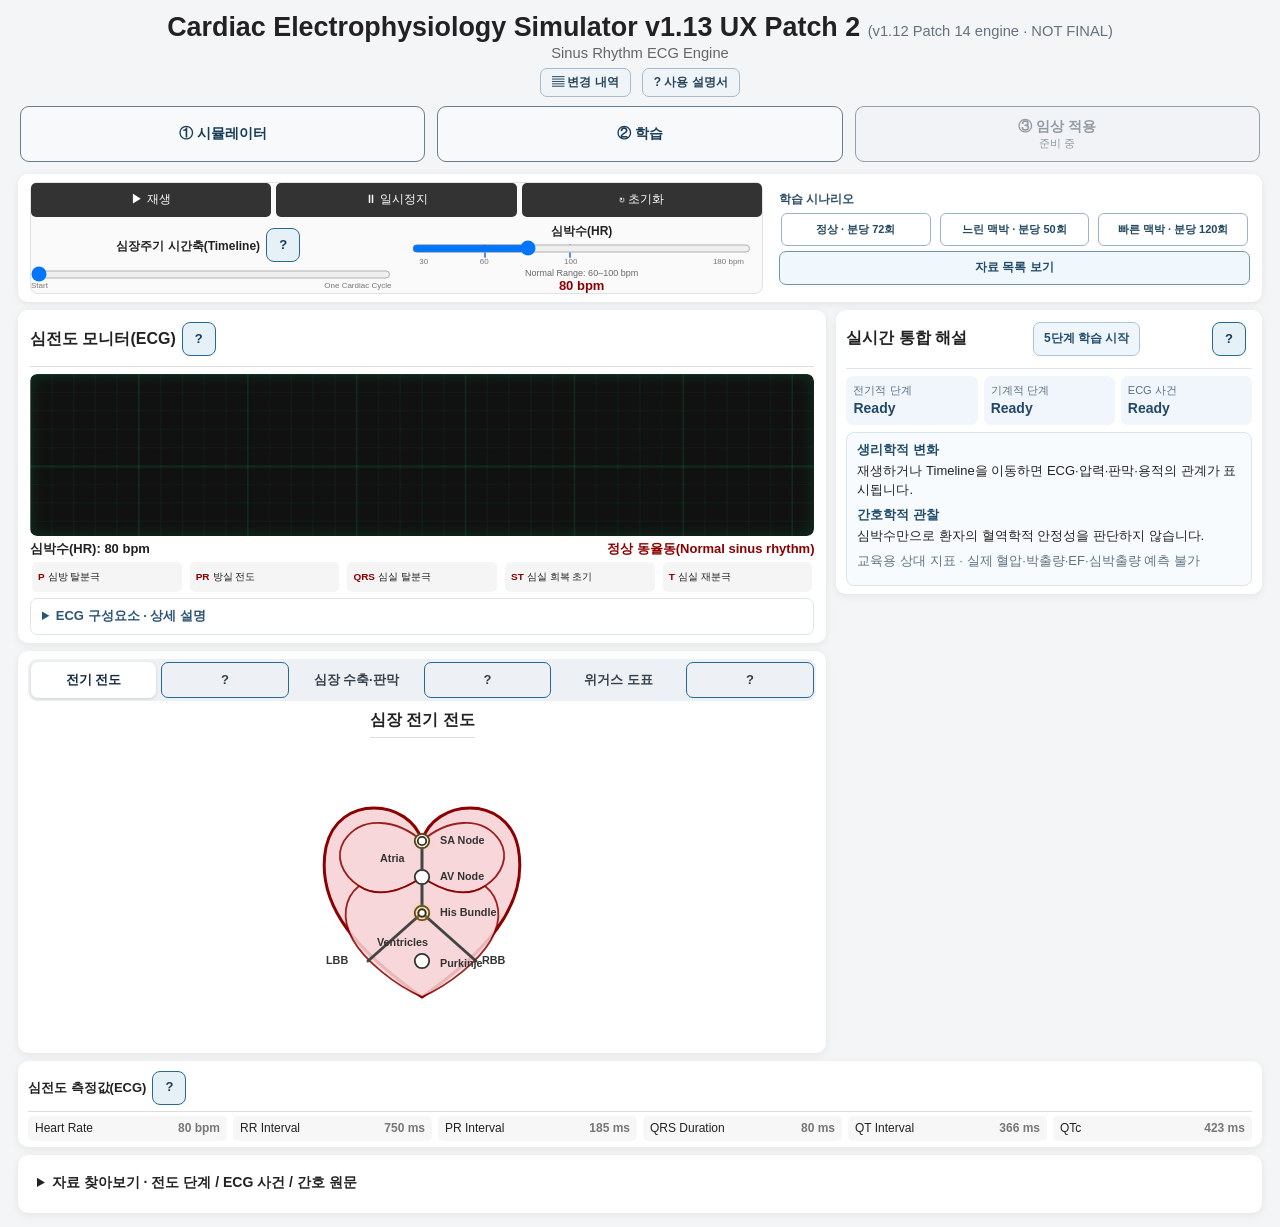
==== commit 761819eb: "docs(ui): bump visible version to v1.13 UX Patch 2 and explain student terminology changes" ====
--- a/index.html
+++ b/index.html
@@ -3,7 +3,7 @@
 <head>
 <meta charset="UTF-8">
 <meta name="viewport" content="width=device-width, initial-scale=1.0">
-<title>Cardiac Electrophysiology Simulator v1.13 UX Patch 1 · v1.12 Patch 14 engine</title>
+<title>Cardiac Electrophysiology Simulator v1.13 UX Patch 2 · v1.12 Patch 14 engine</title>
 <link rel="stylesheet" href="style.css">
 </head>
 
@@ -11,7 +11,7 @@
 <div class="app">
 
 <header class="header">
-    <h1>Cardiac Electrophysiology Simulator v1.13 UX Patch 1 <span class="v113-engine-label">(v1.12 Patch 14 engine · NOT FINAL)</span></h1>
+    <h1>Cardiac Electrophysiology Simulator v1.13 UX Patch 2 <span class="v113-engine-label">(v1.12 Patch 14 engine · NOT FINAL)</span></h1>
     <p>Sinus Rhythm ECG Engine</p>
     <nav class="header-tools" aria-label="Simulator reference information">
         <button type="button" id="patchNotesBtn" data-open-info="patchNotesPanel"
@@ -444,6 +444,7 @@
     </div>
     <p class="info-panel-intro">이력은 실제 적용된 변경을 성격별로 구분한 요약입니다. 임상 검증이나 실제 기기 시각 검수를 의미하지 않습니다.</p>
     <section class="patch-group">
+        <p><strong>v1.13 UX Patch 2</strong> — 학생이 자주 만나는 조작·상태·단계 표현을 한글 우선으로 정리하고, 위거스 도표(Wiggers), 심전도(ECG), 전기 전도, 수축·판막, 시간축, 측정값 및 간호 사정의 의미와 중요성을 설명하는 선택형 팝업을 추가했습니다. 기존 A/B·5단계 학습·10문항의 동작은 유지합니다.</p>
         <h3>기능 추가 · Features</h3>
         <p><strong>v1.13 UX Patch 1 (A1·B1·C1·D1·E1·F1)</strong> — 학습은 PC의 단원 목록/본문 2열, 모바일의 접이식 단원 목록과 집중 독서 흐름으로 개선했습니다. 임상 QA 화면은 환자 주요 증상·HR·혈압과 현재 문제를 우선 배치하고 ECG/Lab은 필요할 때 확인합니다. 블루·틸 강조와 단순한 테두리, 16px 수준의 본문 가독성을 적용했으며 기존 A/B·Guided·10문항과 답안을 보존합니다.</p>
         <p><strong>v1.13 Integrated Patch 2–6</strong> — 기존 단일 ECG 엔진과 원본 Guided 5단계·10문항을 유지하면서, 정식 학습 탭에 6단원 안내형/자유 탐색을 연결했습니다. 임상 풀이·복습 엔진은 구현됐지만 사례 내용이 임상 전문가의 독립 검토 전이므로 일반 사용자에게는 비활성화되며 QA 미리보기에서만 확인할 수 있습니다.</p>
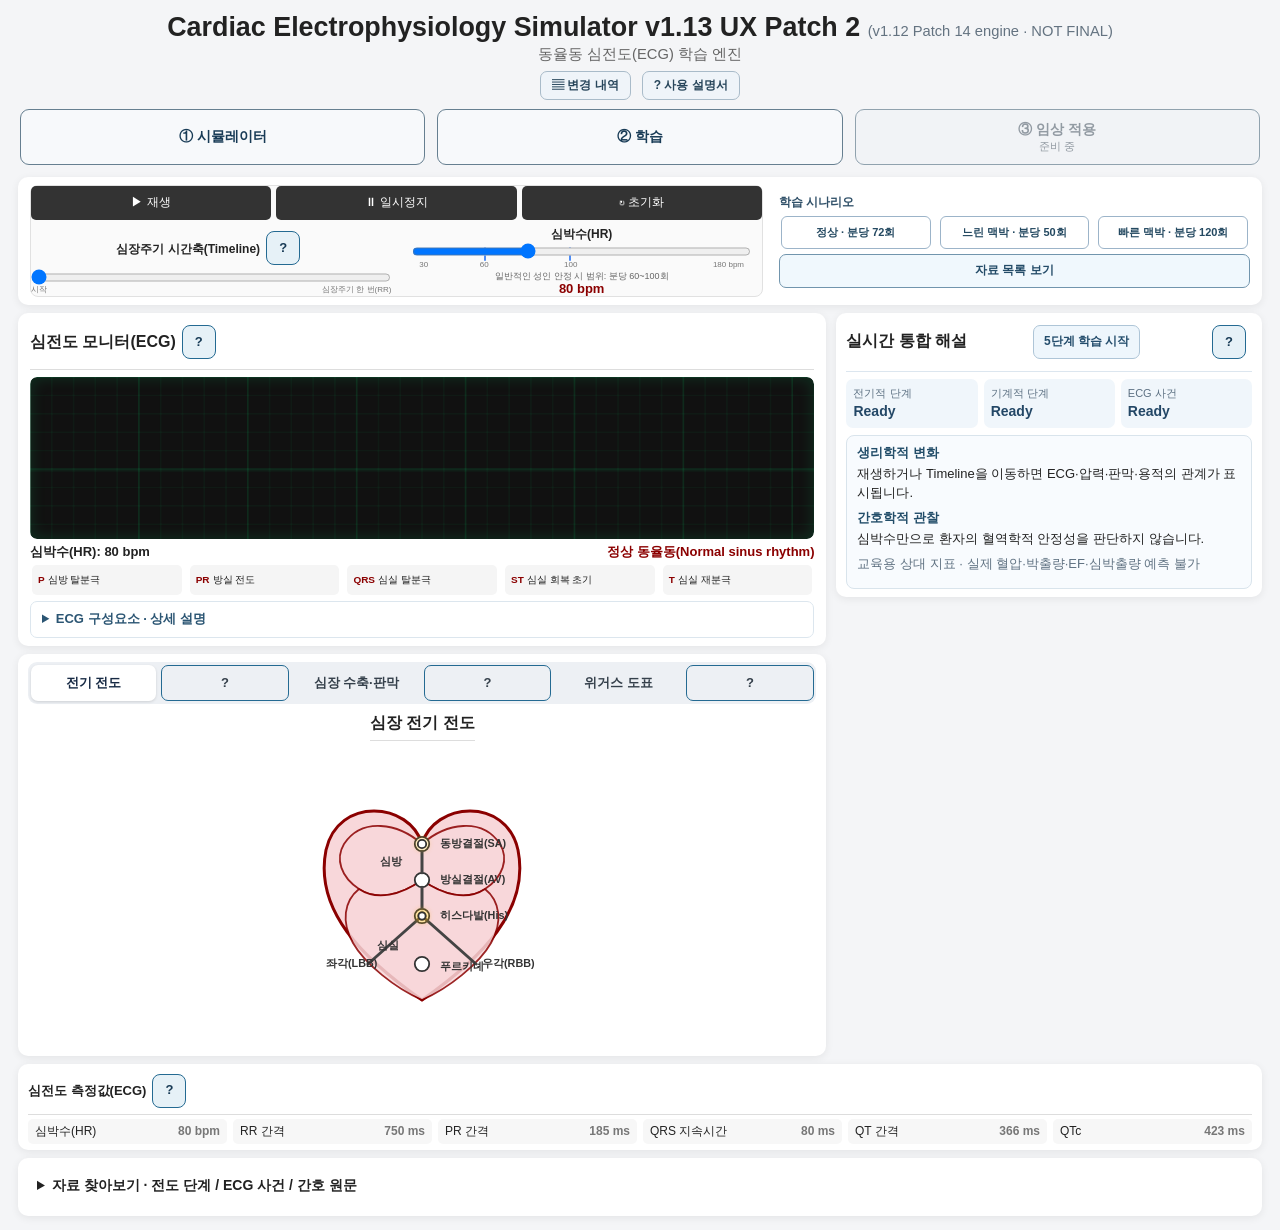
==== commit 59db3bdd: "feat: complete Korean-first simulator labels, anatomy, Wiggers notes and accessible descriptions" ====
--- a/index.html
+++ b/index.html
@@ -12,7 +12,7 @@
 
 <header class="header">
     <h1>Cardiac Electrophysiology Simulator v1.13 UX Patch 2 <span class="v113-engine-label">(v1.12 Patch 14 engine · NOT FINAL)</span></h1>
-    <p>Sinus Rhythm ECG Engine</p>
+    <p>동율동 심전도(ECG) 학습 엔진</p>
     <nav class="header-tools" aria-label="Simulator reference information">
         <button type="button" id="patchNotesBtn" data-open-info="patchNotesPanel"
                 aria-haspopup="dialog" aria-controls="patchNotesPanel" aria-expanded="false">▤ 변경 내역</button>
@@ -35,11 +35,11 @@
             </div>
 
             <div class="ecg-info">
-                <span id="heartRateDisplay">Heart Rate : 80 bpm</span>
-                <span id="rhythmStatus">Normal Sinus Rhythm</span>
-            </div>
-
-            <div class="ecg-interpretation" aria-label="Interactive ECG components">
+                <span id="heartRateDisplay">심박수(HR): 80 bpm</span>
+                <span id="rhythmStatus">정상 동율동(Normal sinus rhythm)</span>
+            </div>
+
+            <div class="ecg-interpretation" aria-label="선택 가능한 심전도 파형">
                 <button type="button" class="ecg-item" data-ecg-component="P">
                     <span class="ecg-label">P</span><span>심방 탈분극</span>
                 </button>
@@ -83,8 +83,8 @@
                     <p class="control-title">심장주기 시간축(Timeline)</p>
                     <input id="timeSlider" type="range" min="0" max="100" value="0" step="0.1">
                     <div class="timeline-labels">
-                        <span>Start</span>
-                        <span>One Cardiac Cycle</span>
+                        <span>시작</span>
+                        <span>심장주기 한 번(RR)</span>
                     </div>
                 </div>
 
@@ -105,7 +105,7 @@
                         <span class="scale-180">180 bpm</span>
                     </div>
 
-                    <div class="normal-range-label">Normal Range: 60–100 bpm</div>
+                    <div class="normal-range-label">일반적인 성인 안정 시 범위: 분당 60~100회</div>
                     <strong id="heartRateValue">80 bpm</strong>
                 </div>
                     </div>
@@ -116,8 +116,8 @@
 
         <!-- CARDIAC CONDUCTION -->
         <section class="card heart-panel">
-            <h2 id="heartVisualTitle">Cardiac Conduction</h2>
-            <div class="heart-mode-switch" role="group" aria-label="Heart visualization mode">
+            <h2 id="heartVisualTitle">심장 전기 전도</h2>
+            <div class="heart-mode-switch" role="group" aria-label="심장 시각화 방식">
                 <button id="electricalModeBtn" type="button" class="mode-active" aria-pressed="true">전기 전도</button>
                 <button id="mechanicalModeBtn" type="button" aria-pressed="false">심장 수축·판막</button>
             </div>
@@ -144,14 +144,14 @@
                 <circle id="conductionPulseR" cx="250" cy="280" r="6" class="conduction-branch-pulse"/>
                 <circle id="conductionPulseL" cx="250" cy="280" r="6" class="conduction-branch-pulse"/>
 
-                <text x="280" y="165">SA Node</text>
-                <text x="280" y="225">AV Node</text>
-                <text x="280" y="285">His Bundle</text>
-                <text x="350" y="365">RBB</text>
-                <text x="90" y="365">LBB</text>
-                <text x="280" y="370">Purkinje</text>
-                <text id="atriaLabel" x="180" y="195">Atria</text>
-                <text id="ventricleLabel" x="175" y="335">Ventricles</text>
+                <text x="280" y="165">동방결절(SA)</text>
+                <text x="280" y="225">방실결절(AV)</text>
+                <text x="280" y="285">히스다발(His)</text>
+                <text x="350" y="365">우각(RBB)</text>
+                <text x="90" y="365">좌각(LBB)</text>
+                <text x="280" y="370">푸르키녜</text>
+                <text id="atriaLabel" x="180" y="195">심방</text>
+                <text id="ventricleLabel" x="175" y="335">심실</text>
             </svg>
             <div id="mechanicalView" class="mechanical-view" hidden>
                 <svg id="mechanicalSVG" viewBox="0 0 500 420" role="img" aria-label="Educational diagram of heart chambers, four valves, and blood-flow direction">
@@ -159,7 +159,7 @@
                         <marker id="blueArrow" markerWidth="6" markerHeight="6" refX="4" refY="3" orient="auto"><path d="M0,0 L6,3 L0,6 Z" fill="#328bbd"/></marker>
                         <marker id="redArrow" markerWidth="6" markerHeight="6" refX="4" refY="3" orient="auto"><path d="M0,0 L6,3 L0,6 Z" fill="#bd5252"/></marker>
                     </defs>
-                    <text class="model-caption" x="250" y="22" text-anchor="middle">Simplified four-chamber circulation model</text>
+                    <text class="model-caption" x="250" y="22" text-anchor="middle">4개 심장 방의 혈액 흐름을 단순화한 모형</text>
                     <g class="flow-tract flow-deoxygenated">
                         <path id="flowRightAV" d="M132 134 L132 212"/>
                         <path id="flowPulmonary" d="M132 290 L132 319 L67 319 L67 44"/>
@@ -194,9 +194,9 @@
                         <circle class="flow-dot red-dot" data-flow="flowAortic" r="7"/>
                         <circle class="flow-dot red-dot" data-flow="flowAortic" r="7"/>
                     </g>
-                    <text class="flow-target blue-text" x="55" y="50">Pulmonary a.</text>
-                    <text class="flow-target red-text" x="395" y="50">Aorta</text>
-                    <text class="model-caption" x="250" y="405" text-anchor="middle">Schematic — not an anatomical scale drawing</text>
+                    <text class="flow-target blue-text" x="55" y="50">폐동맥</text>
+                    <text class="flow-target red-text" x="395" y="50">대동맥</text>
+                    <text class="model-caption" x="250" y="405" text-anchor="middle">구조 이해용 그림 · 실제 해부학적 비율이 아닙니다</text>
                 </svg>
                 <div class="mechanical-readout" aria-live="off">
                     <div class="mechanical-readout-header">
@@ -207,13 +207,13 @@
                                 <p>심장 그림은 실제 해부학적 크기와 비례하지 않는 교육용 도식입니다.</p>
                                 <p>판막·압력 관계와 심실 용적은 교육용 상대 지표입니다. 실제 환자의 혈압·심실 용적 또는 박출률(EF)을 나타내지 않습니다.</p>
                                 <p>이 모델은 RR 앞 충만 구간을 상대 용적 0.88로 평탄하게, 뒤 충만 구간은 증가하도록 단순화했습니다.</p>
-                                <p>Educational pressure relationships; not patient-specific hemodynamic measurements.</p>
+                                <p>압력 변화의 원리를 보여주는 교육용 모형이며 실제 환자의 혈역학적 측정값이 아닙니다.</p>
                             </div>
                         </details>
                     </div>
                     <p id="mechanicalExplanation">재생하거나 심장주기 시간축을 움직여 수축과 판막 변화를 살펴보세요.</p>
-                    <div class="mechanical-stats"><span id="avValveState">AV valves: —</span><span id="outflowValveState">Semilunar valves: —</span></div>
-                    <div class="mechanical-stats"><span id="flowState">Flow: —</span><span id="volumeState">Ventricular volume: —</span></div>
+                    <div class="mechanical-stats"><span id="avValveState">방실판막: —</span><span id="outflowValveState">반월판막: —</span></div>
+                    <div class="mechanical-stats"><span id="flowState">혈류: —</span><span id="volumeState">심실 상대 용적: —</span></div>
                 </div>
             </div>
         </section>
@@ -229,42 +229,42 @@
             <div class="measurement-list">
                 <div class="measurement-item">
                     <div class="measurement-row">
-                        <span>Heart Rate</span>
+                        <span>심박수(HR)</span>
                         <strong id="measurementHeartRate">—</strong>
                     </div>
-                    <small>(normal range: 60–100 bpm)</small>
+                    <small>(성인 안정 시 일반 범위: 분당 60~100회)</small>
                 </div>
 
                 <div class="measurement-item">
                     <div class="measurement-row">
-                        <span>RR Interval</span>
+                        <span>RR 간격</span>
                         <strong id="measurementRR">—</strong>
                     </div>
-                    <small>(normal range: 600–1000 ms)</small>
+                    <small>(참고 범위: 600~1000 ms)</small>
                 </div>
 
                 <div class="measurement-item">
                     <div class="measurement-row">
-                        <span>PR Interval</span>
+                        <span>PR 간격</span>
                         <strong id="measurementPR">—</strong>
                     </div>
-                    <small>(normal range: 120–200 ms)</small>
+                    <small>(참고 범위: 120~200 ms)</small>
                 </div>
 
                 <div class="measurement-item">
                     <div class="measurement-row">
-                        <span>QRS Duration</span>
+                        <span>QRS 지속시간</span>
                         <strong id="measurementQRS">—</strong>
                     </div>
-                    <small>(normal range: 70–100 ms)</small>
+                    <small>(참고 범위: 70~100 ms)</small>
                 </div>
 
                 <div class="measurement-item">
                     <div class="measurement-row">
-                        <span>QT Interval</span>
+                        <span>QT 간격</span>
                         <strong id="measurementQT">—</strong>
                     </div>
-                    <small>(normal range: HR-dependent)</small>
+                    <small>(심박수에 따라 달라짐)</small>
                 </div>
 
                 <div class="measurement-item">
@@ -272,7 +272,7 @@
                         <span>QTc</span>
                         <strong id="measurementQTc">—</strong>
                     </div>
-                    <small>(normal range: ≤450 ms (male) / ≤460 ms (female))</small>
+                    <small>(참고 범위: 남성 ≤450 ms / 여성 ≤460 ms)</small>
                 </div>
             </div>
         </section>
@@ -282,17 +282,17 @@
             <h2>심전도 사건·단계 안내</h2>
 
             <div class="event-flow" aria-label="Current conduction phase">
-                <div class="event-item" data-conduction="SA">SA Node</div>
+                <div class="event-item" data-conduction="SA">동방결절(SA)</div>
                 <span>→</span>
-                <div class="event-item" data-conduction="AV">AV Node</div>
+                <div class="event-item" data-conduction="AV">방실결절(AV)</div>
                 <span>→</span>
-                <div class="event-item" data-conduction="His">His Bundle</div>
+                <div class="event-item" data-conduction="His">히스다발(His)</div>
                 <span>→</span>
-                <div class="event-item" data-conduction="Purkinje">Purkinje</div>
+                <div class="event-item" data-conduction="Purkinje">푸르키녜 섬유</div>
             </div>
 
             <div class="event-ecg-row">
-                <span>ECG Event</span>
+                <span>심전도(ECG) 사건</span>
                 <strong id="ecgEventIndicator">Ready</strong>
             </div>
 
@@ -309,7 +309,7 @@
         <p id="phaseDescription">재생하면 심장 전도 과정이 시작됩니다.</p>
 
         <div class="phase-ecg-link">
-            <span>ECG Component</span>
+            <span>심전도(ECG) 파형</span>
             <strong id="phaseECG">Ready</strong>
         </div>
     </section>
@@ -323,7 +323,7 @@
         </summary>
         <div class="wiggers-body">
 <p class="v113-inline-learn">위거스 도표는 심장의 전기 신호와 실제 수축·판막·혈류의 시간 관계를 함께 읽는 학습 도구예요. <button type="button" class="v113-term-trigger" data-term-help="wiggers">위거스 도표란? · 왜 중요한가요?</button></p>
-            <p class="wiggers-disclaimer">One physiological heart cycle (RR), synchronized to the existing simulator. Pressure and volume traces are <strong>illustrative relative indexes</strong>, not mmHg, mL, ejection fraction, patient data or diagnostic measurements. S1/S2 are event markers, not audio.</p>
+            <p class="wiggers-disclaimer">기존 시뮬레이터와 동기화된 심장주기 한 번(RR)을 보여줍니다. 압력·용적 곡선은 <strong>변화 방향을 배우기 위한 상대 지표</strong>이지 실제 혈압(mmHg), 용적(mL), 박출률(EF), 환자 검사값 또는 진단 수치가 아닙니다. 제1·2심음(S1/S2)은 소리가 아니라 사건 위치 표시입니다.</p>
 
             <section class="learning-scenario-panel" aria-label="Rate-based learning scenarios">
                 <h3>심박수별 학습 · 정상 / 느린 맥박 / 빠른 맥박</h3>
@@ -332,19 +332,19 @@
                     <button type="button" data-learning-preset="bradycardia" aria-pressed="false">느린 맥박 · 분당 50회</button>
                     <button type="button" data-learning-preset="tachycardia" aria-pressed="false">빠른 맥박 · 분당 120회</button>
                 </div>
-                <strong id="learningScenarioSummary">Normal-range teaching cycle · 80 bpm · Custom HR</strong>
+                <strong id="learningScenarioSummary">정상 범위 교육용 심장주기 · 분당 80회 · 사용자 설정</strong>
                 <p id="learningScenarioIntro">세 시나리오 또는 기존 HR 슬라이더로 심장 주기의 관계를 살펴보세요.</p>
                 <p id="learningDuration">심장주기 구간의 상대적 시간이 표시됩니다. 실제 환자의 측정값은 아닙니다.</p>
                 <p class="learning-boundary">성인 안정 시 HR 범위에 따른 교육용 분류입니다. 동성 빈맥/서맥의 원인이나 환자의 혈역학적 안정성을 판단하지 않습니다.</p>
             </section>
-            <div class="wiggers-legend" aria-label="Wiggers trace key">
+            <div class="wiggers-legend" aria-label="위거스 곡선 색상 설명">
                 <span class="wiggers-key"><i class="wiggers-key-line wig-ecg"></i>ECG</span>
                 <span class="wiggers-key"><i class="wiggers-key-line wig-la"></i>좌심방</span>
                 <span class="wiggers-key"><i class="wiggers-key-line wig-lv"></i>좌심실</span>
                 <span class="wiggers-key"><i class="wiggers-key-line wig-ao"></i>대동맥</span>
                 <span class="wiggers-key"><i class="wiggers-key-line wig-vol"></i>좌심실 용적(상대값)</span>
             </div>
-            <div class="wiggers-chart-scroll" tabindex="0" role="region" aria-label="Scrollable Wiggers diagram; scroll horizontally on narrow screens">
+            <div class="wiggers-chart-scroll" tabindex="0" role="region" aria-label="위거스 도표. 화면이 좁으면 이 그래프 영역 안에서 좌우로 스크롤하세요">
                 <svg id="wiggersChart" viewBox="0 0 1000 470" role="img"
                      aria-label="Educational single-beat diagram: relative left atrial, left ventricular and aortic pressure, ECG, normalized ventricular volume, valve event ticks and synchronized phase cursor">
                     <rect x="52" y="29" width="912" height="181" rx="7" class="wiggers-band"/>
@@ -359,9 +359,9 @@
                         <line x1="64" y1="400" x2="955" y2="400"/>
                     </g>
                     <g class="wiggers-plot-labels">
-                        <text x="66" y="23">PRESSURE — RELATIVE INDEX</text>
-                        <text x="66" y="221">ECG — SAME MODEL AS ECG MONITOR</text>
-                        <text x="66" y="318">LV VOLUME — NORMALIZED, NOT EF</text>
+                        <text x="66" y="23">압력 — 상대값</text>
+                        <text x="66" y="221">심전도(ECG) — 같은 모형</text>
+                        <text x="66" y="318">좌심실 용적 — 상대값, EF 아님</text>
                         <text x="64" y="456">0%</text>
                         <text x="287" y="456" text-anchor="middle">25%</text>
                         <text x="510" y="456" text-anchor="middle">50%</text>
@@ -375,32 +375,32 @@
                         <path id="wiggersPathECG" class="wiggers-trace wig-ecg"/>
                         <path id="wiggersPathVolume" class="wiggers-trace wig-vol"/>
                     </g>
-                    <g id="wiggersMarkers" aria-label="Valve events"></g>
+                    <g id="wiggersMarkers" aria-label="판막 개폐 사건"></g>
                     <line id="wiggersCursor" x1="64" x2="64" y1="29" y2="421" class="wiggers-cursor"/>
                 </svg>
             </div>
-            <div class="wiggers-event-key" aria-label="Valve and heart sound event markers">
+            <div class="wiggers-event-key" aria-label="판막 및 심음 사건 표시">
                 <span>승모판 닫힘 = 제1심음(S1)</span><span>대동맥판 열림</span>
                 <span>대동맥판 닫힘 = 제2심음(S2)</span><span>승모판 열림</span>
             </div>
             <div class="wiggers-status" aria-live="off">
                 <strong id="wiggersCurrentStage">Ready</strong>
-                <span id="wiggersCurrentTime">Physiological phase 0 ms</span>
-                <span id="wiggersCurrentValves">Mitral: — · Aortic: —</span>
-            </div>
-            <section class="wiggers-learning" aria-label="Valve and heart sound education">
+                <span id="wiggersCurrentTime">생리학적 주기 시점(A) 0 ms</span>
+                <span id="wiggersCurrentValves">승모판: — · 대동맥판: —</span>
+            </div>
+            <section class="wiggers-learning" aria-label="판막과 심음 학습 설명">
                 <h3>심전도 → 압력 → 판막 → 심실 용적</h3>
-                <p id="wiggersLearningStage">Move the timeline or press Play to explore cardiac phases.</p>
-                <p id="wiggersLearningEvent">Valve/S1/S2 event explanations use the same timeline boundaries as the graph markers.</p>
-                <p class="wiggers-learning-limit">Profiles are educational relative values, not clinical measurements. S1 and S2 are simplified left-sided event markers, not recorded sounds. Mechanical mode uses a separate model whose exact-boundary rounding may differ.</p>
+                <p id="wiggersLearningStage">재생하거나 심장주기 시간축을 움직여 심장 단계의 변화를 살펴보세요.</p>
+                <p id="wiggersLearningEvent">판막 개폐와 심음(S1/S2) 설명은 그래프의 사건 표시와 같은 심장주기 시간축을 따릅니다.</p>
+                <p class="wiggers-learning-limit">압력·용적은 교육용 상대값으로 실제 임상 측정치가 아닙니다. S1·S2 표시는 좌측 심장의 판막 사건을 단순화한 것으로 실제 녹음이 아니며, 기계적 모형은 판막 경계에서 반올림 규칙이 조금 다를 수 있습니다.</p>
             </section>
 
             <details id="wiggersDeepDive" class="learning-deep-dive">
                 <summary>심화 의학·간호 해설 보기 · ECG → 압력/판막 → 용적 → 간호 관찰</summary>
                 <div class="learning-detail" aria-live="off">
-                    <h3 id="learningPhaseTitle">Ready · 시작 전</h3>
+                    <h3 id="learningPhaseTitle">준비 · 시작 전</h3>
                     <h4>① 전기적 활동과 수축의 시간 차</h4>
-                    <p id="learningElectrical">재생하거나 Timeline을 이동해보세요.</p>
+                    <p id="learningElectrical">재생하거나 심장주기 시간축을 이동해 보세요.</p>
                     <h4>② 압력 변화 및 판막 개폐</h4>
                     <p id="learningHemodynamics">현재 주기에 따른 판막 관계가 표시됩니다.</p>
                     <h4>③ 심실 용적과 혈류 방향</h4>
@@ -413,7 +413,7 @@
                     <p id="learningCaution">교육용 모형은 실제 환자의 혈역학을 예측하지 않습니다.</p>
                 </div>
             </details>
-            <p class="wiggers-footnote">The animated cursor uses physiological time (A). Your existing animation speed, ECG monitor sweep and Electrical/Mechanical displays remain unchanged. The teaching pressure curve and existing mechanical diagram have separate event-boundary rounding conventions.</p>
+            <p class="wiggers-footnote">움직이는 세로선은 생리학적 시간(A)을 따릅니다. 기존 심전도 화면의 이동 효과와 전기·기계적 보기의 속도는 그대로 유지됩니다. 교육용 압력 곡선과 기계적 모형은 경계 시점의 반올림 규칙이 조금 다를 수 있습니다.</p>
         </div>
     </details>
     <button id="wiggersHelpButton" class="wiggers-help-button" type="button"
@@ -439,7 +439,7 @@
 <section id="patchNotesPanel" class="info-panel" role="dialog" aria-modal="false"
          aria-labelledby="patchNotesHeading" data-info-panel hidden>
     <div class="info-panel-head">
-        <h2 id="patchNotesHeading">▤ Version &amp; patch history</h2>
+        <h2 id="patchNotesHeading">▤ 버전·변경 내역</h2>
         <button type="button" data-close-info aria-label="Close patch notes">×</button>
     </div>
     <p class="info-panel-intro">이력은 실제 적용된 변경을 성격별로 구분한 요약입니다. 임상 검증이나 실제 기기 시각 검수를 의미하지 않습니다.</p>
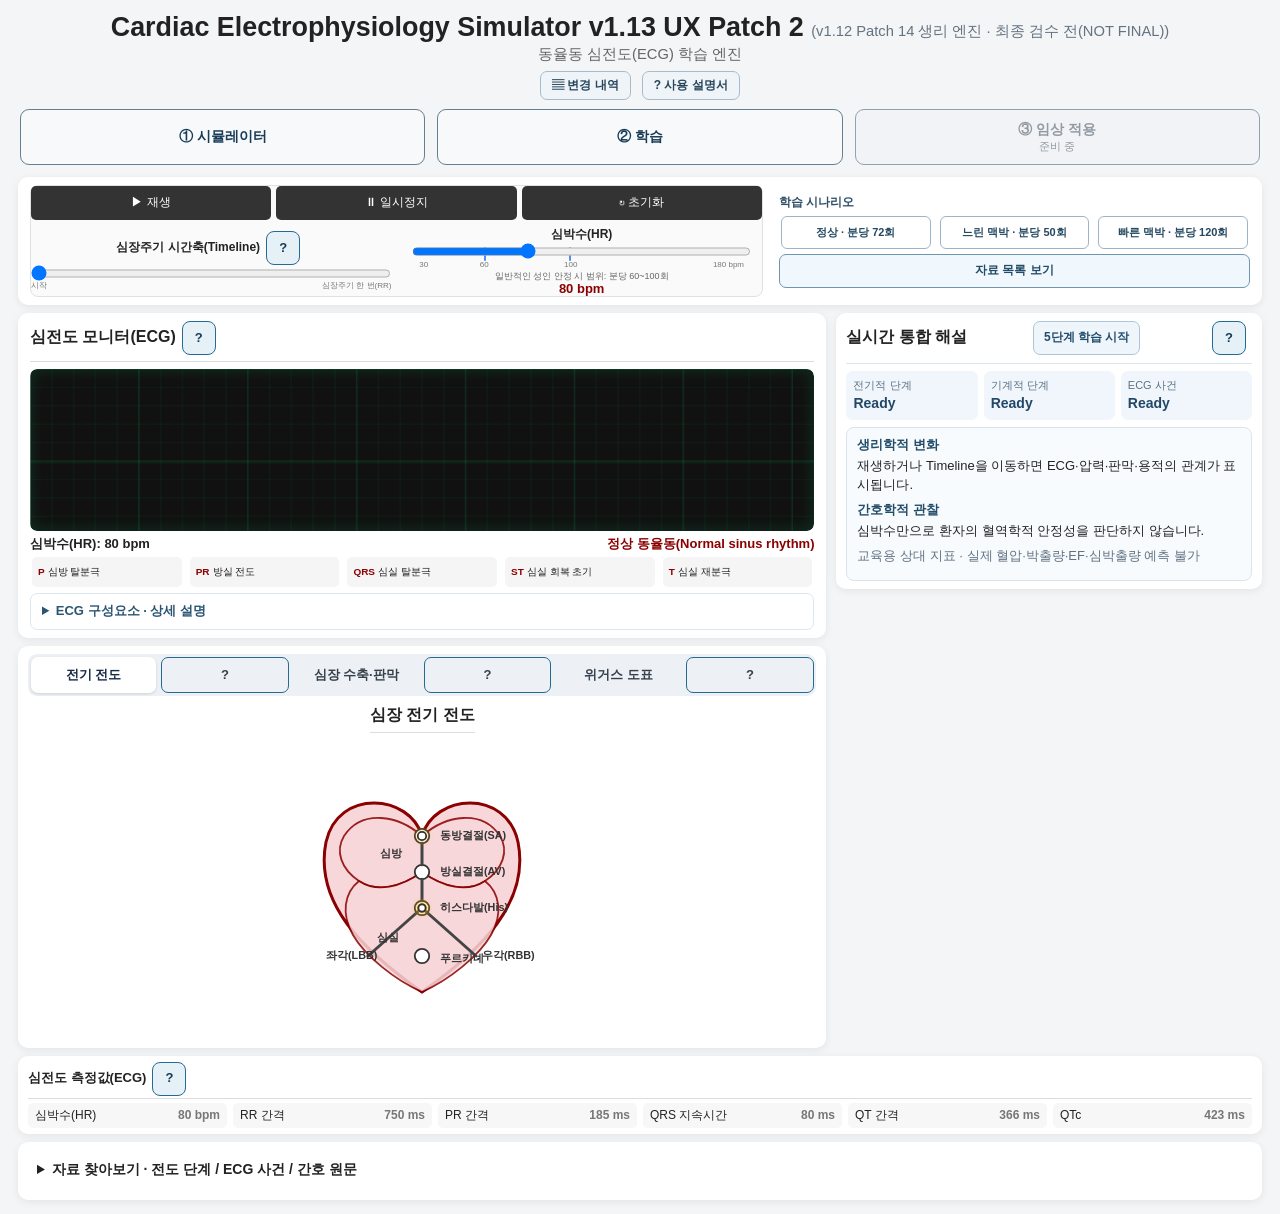
==== commit 0c947062: "feat(v1.13 UX P3): localize visible interface, help and accessibility text" ====
--- a/index.html
+++ b/index.html
@@ -3,7 +3,7 @@
 <head>
 <meta charset="UTF-8">
 <meta name="viewport" content="width=device-width, initial-scale=1.0">
-<title>Cardiac Electrophysiology Simulator v1.13 UX Patch 2 · v1.12 Patch 14 engine</title>
+<title>Cardiac Electrophysiology Simulator v1.13 UX Patch 3 · v1.12 Patch 14 engine</title>
 <link rel="stylesheet" href="style.css">
 </head>
 
@@ -11,9 +11,9 @@
 <div class="app">
 
 <header class="header">
-    <h1>Cardiac Electrophysiology Simulator v1.13 UX Patch 2 <span class="v113-engine-label">(v1.12 Patch 14 engine · NOT FINAL)</span></h1>
+    <h1>Cardiac Electrophysiology Simulator v1.13 UX Patch 2 <span class="v113-engine-label">(v1.12 Patch 14 생리 엔진 · 최종 검수 전(NOT FINAL))</span></h1>
     <p>동율동 심전도(ECG) 학습 엔진</p>
-    <nav class="header-tools" aria-label="Simulator reference information">
+    <nav class="header-tools" aria-label="시뮬레이터 변경 내역 및 사용 설명서">
         <button type="button" id="patchNotesBtn" data-open-info="patchNotesPanel"
                 aria-haspopup="dialog" aria-controls="patchNotesPanel" aria-expanded="false">▤ 변경 내역</button>
         <button type="button" id="userGuideBtn" data-open-info="userGuidePanel"
@@ -62,7 +62,7 @@
                     <span>심전도 파형 설명</span>
                     <strong id="ecgExplanationTitle">설명할 심전도 파형을 선택하세요</strong>
                 </div>
-                <p id="ecgExplanationText">위의 P파, PR간격, QRS파, ST분절, T파를 눌러 심장의 전기적 활동과 어떤 관계가 있는지 살펴보세요.</p>
+                <p id="ecgExplanationText">위의 P파, PR 간격, QRS파, ST 분절, T파를 눌러 심장의 전기적 활동과 어떤 관계가 있는지 살펴보세요.</p>
                 <div class="ecg-explanation-link">
                     <span>전도와 전기적 활동</span>
                     <strong id="ecgExplanationLink">—</strong>
@@ -154,7 +154,7 @@
                 <text id="ventricleLabel" x="175" y="335">심실</text>
             </svg>
             <div id="mechanicalView" class="mechanical-view" hidden>
-                <svg id="mechanicalSVG" viewBox="0 0 500 420" role="img" aria-label="Educational diagram of heart chambers, four valves, and blood-flow direction">
+                <svg id="mechanicalSVG" viewBox="0 0 500 420" role="img" aria-label="심장의 네 개 방과 네 판막, 혈류 방향을 나타낸 교육용 심장 모형">
                     <defs>
                         <marker id="blueArrow" markerWidth="6" markerHeight="6" refX="4" refY="3" orient="auto"><path d="M0,0 L6,3 L0,6 Z" fill="#328bbd"/></marker>
                         <marker id="redArrow" markerWidth="6" markerHeight="6" refX="4" refY="3" orient="auto"><path d="M0,0 L6,3 L0,6 Z" fill="#bd5252"/></marker>
@@ -200,7 +200,7 @@
                 </svg>
                 <div class="mechanical-readout" aria-live="off">
                     <div class="mechanical-readout-header">
-                        <strong id="mechanicalPhase">Ready</strong>
+                        <strong id="mechanicalPhase">준비</strong>
                         <details id="mechanicalModelInfo" class="mechanical-model-info">
                             <summary aria-label="모형 가정과 수치 주의사항 보기">ⓘ 모형 안내</summary>
                             <div class="mechanical-model-info-body">
@@ -281,7 +281,7 @@
         <section class="card placeholder-panel event-panel">
             <h2>심전도 사건·단계 안내</h2>
 
-            <div class="event-flow" aria-label="Current conduction phase">
+            <div class="event-flow" aria-label="현재 심장 전기 전도 단계">
                 <div class="event-item" data-conduction="SA">동방결절(SA)</div>
                 <span>→</span>
                 <div class="event-item" data-conduction="AV">방실결절(AV)</div>
@@ -293,7 +293,7 @@
 
             <div class="event-ecg-row">
                 <span>심전도(ECG) 사건</span>
-                <strong id="ecgEventIndicator">Ready</strong>
+                <strong id="ecgEventIndicator">준비</strong>
             </div>
 
             <p class="event-sync-status" id="eventSyncStatus">재생하면 심장 전도와 파형이 함께 표시됩니다.</p>
@@ -305,12 +305,12 @@
     <!-- CURRENT PHASE -->
     <section class="card phase-panel">
         <h2>현재 심장 단계</h2>
-        <div id="phaseTitle">Ready</div>
+        <div id="phaseTitle">준비</div>
         <p id="phaseDescription">재생하면 심장 전도 과정이 시작됩니다.</p>
 
         <div class="phase-ecg-link">
             <span>심전도(ECG) 파형</span>
-            <strong id="phaseECG">Ready</strong>
+            <strong id="phaseECG">준비</strong>
         </div>
     </section>
 
@@ -325,9 +325,9 @@
 <p class="v113-inline-learn">위거스 도표는 심장의 전기 신호와 실제 수축·판막·혈류의 시간 관계를 함께 읽는 학습 도구예요. <button type="button" class="v113-term-trigger" data-term-help="wiggers">위거스 도표란? · 왜 중요한가요?</button></p>
             <p class="wiggers-disclaimer">기존 시뮬레이터와 동기화된 심장주기 한 번(RR)을 보여줍니다. 압력·용적 곡선은 <strong>변화 방향을 배우기 위한 상대 지표</strong>이지 실제 혈압(mmHg), 용적(mL), 박출률(EF), 환자 검사값 또는 진단 수치가 아닙니다. 제1·2심음(S1/S2)은 소리가 아니라 사건 위치 표시입니다.</p>
 
-            <section class="learning-scenario-panel" aria-label="Rate-based learning scenarios">
+            <section class="learning-scenario-panel" aria-label="심박수별 학습 시나리오">
                 <h3>심박수별 학습 · 정상 / 느린 맥박 / 빠른 맥박</h3>
-                <div class="learning-preset-row" role="group" aria-label="Set simulated heart-rate scenario">
+                <div class="learning-preset-row" role="group" aria-label="시뮬레이터 심박수 시나리오 선택">
                     <button type="button" data-learning-preset="normal" aria-pressed="false">정상 · 분당 72회</button>
                     <button type="button" data-learning-preset="bradycardia" aria-pressed="false">느린 맥박 · 분당 50회</button>
                     <button type="button" data-learning-preset="tachycardia" aria-pressed="false">빠른 맥박 · 분당 120회</button>
@@ -346,7 +346,7 @@
             </div>
             <div class="wiggers-chart-scroll" tabindex="0" role="region" aria-label="위거스 도표. 화면이 좁으면 이 그래프 영역 안에서 좌우로 스크롤하세요">
                 <svg id="wiggersChart" viewBox="0 0 1000 470" role="img"
-                     aria-label="Educational single-beat diagram: relative left atrial, left ventricular and aortic pressure, ECG, normalized ventricular volume, valve event ticks and synchronized phase cursor">
+                     aria-label="한 번의 심장주기에서 좌심방·좌심실·대동맥의 상대 압력, 심전도, 상대 심실 용적, 판막 사건과 현재 시점을 비교하는 위거스 도표">
                     <rect x="52" y="29" width="912" height="181" rx="7" class="wiggers-band"/>
                     <rect x="52" y="224" width="912" height="85" rx="7" class="wiggers-band"/>
                     <rect x="52" y="322" width="912" height="99" rx="7" class="wiggers-band"/>
@@ -384,7 +384,7 @@
                 <span>대동맥판 닫힘 = 제2심음(S2)</span><span>승모판 열림</span>
             </div>
             <div class="wiggers-status" aria-live="off">
-                <strong id="wiggersCurrentStage">Ready</strong>
+                <strong id="wiggersCurrentStage">준비</strong>
                 <span id="wiggersCurrentTime">생리학적 주기 시점(A) 0 ms</span>
                 <span id="wiggersCurrentValves">승모판: — · 대동맥판: —</span>
             </div>
@@ -440,12 +440,13 @@
          aria-labelledby="patchNotesHeading" data-info-panel hidden>
     <div class="info-panel-head">
         <h2 id="patchNotesHeading">▤ 버전·변경 내역</h2>
-        <button type="button" data-close-info aria-label="Close patch notes">×</button>
+        <button type="button" data-close-info aria-label="변경 내역 닫기">×</button>
     </div>
     <p class="info-panel-intro">이력은 실제 적용된 변경을 성격별로 구분한 요약입니다. 임상 검증이나 실제 기기 시각 검수를 의미하지 않습니다.</p>
     <section class="patch-group">
+        <p><strong>v1.13 UX Patch 3</strong> — 공식 한국어 심장·심전도·간호 용어를 기본으로 메뉴·상태·전도·파형 설명·도움말·접근성 이름을 정비했습니다. ECG·PR·QRS·QTc·Wiggers 등의 국제 약어와 고유명사는 필요한 범위에서 유지합니다. 내부 식별자·A/B 시계·임상 공개 제한·기존 10문항은 변경하지 않았습니다.</p>
         <p><strong>v1.13 UX Patch 2</strong> — 학생이 자주 만나는 조작·상태·단계 표현을 한글 우선으로 정리하고, 위거스 도표(Wiggers), 심전도(ECG), 전기 전도, 수축·판막, 시간축, 측정값 및 간호 사정의 의미와 중요성을 설명하는 선택형 팝업을 추가했습니다. 기존 A/B·5단계 학습·10문항의 동작은 유지합니다.</p>
-        <h3>기능 추가 · Features</h3>
+        <h3>기능 추가</h3>
         <p><strong>v1.13 UX Patch 1 (A1·B1·C1·D1·E1·F1)</strong> — 학습은 PC의 단원 목록/본문 2열, 모바일의 접이식 단원 목록과 집중 독서 흐름으로 개선했습니다. 임상 QA 화면은 환자 주요 증상·HR·혈압과 현재 문제를 우선 배치하고 ECG/Lab은 필요할 때 확인합니다. 블루·틸 강조와 단순한 테두리, 16px 수준의 본문 가독성을 적용했으며 기존 A/B·Guided·10문항과 답안을 보존합니다.</p>
         <p><strong>v1.13 Integrated Patch 2–6</strong> — 기존 단일 ECG 엔진과 원본 Guided 5단계·10문항을 유지하면서, 정식 학습 탭에 6단원 안내형/자유 탐색을 연결했습니다. 임상 풀이·복습 엔진은 구현됐지만 사례 내용이 임상 전문가의 독립 검토 전이므로 일반 사용자에게는 비활성화되며 QA 미리보기에서만 확인할 수 있습니다.</p>
         <p><strong>v1.12 Patch 8</strong> — 단계 학습에서 이전/다음·단계 선택 시 기존 Timeline으로 자동 일시정지·관찰하고, 학습 설명은 재생 중에도 고정합니다. 자유 관찰의 시간과 시각화 전환은 그대로 유지합니다.</p>
@@ -460,7 +461,7 @@
         <p><strong>v1.8</strong> — Physiological A / Visualization B 시간 분리 및 HR 관련 ECG 교육 모델.</p>
     </section>
     <section class="patch-group">
-        <h3>의학·간호 교육 · Clinical learning</h3>
+        <h3>의학·간호 교육</h3>
         <p><strong>v1.12 Patch 5</strong> — 심실 충만의 RR 초반 상대 용적 0.88 평탄 구간과 RR 후반 0.48→0.88 증가 구간을 기존 Wiggers/원문 학습 설명에 모두 구분해 표시합니다. 확립된 생리 원리와 모형상의 값은 별도로 안내합니다.</p>
         <p><strong>v1.12 Patch 4</strong> — 시작 수준에는 한 문장 핵심과 ECG·판막·용적의 기초 관계를 표시합니다. 간호 관찰은 두 번째 수준에서 연결하며, 원본 의학·간호 서술, 모형 시간 경계, 고급 이해도 문항과 상대 수치 한계는 선택형 추가학습에서 제공합니다. 기존 원문·10문항은 삭제하지 않았습니다.</p>
         <p><strong>v1.12 Patch 3</strong> — 기존 PHASES 및 HR별 RATE 학습 설명 원문을 읽기 전용으로 사용하며, 전기적 사건·판막·상대 용적·S1/S2 및 간호 관찰과 모델 한계에 관한 질적 이해도 문항 10개를 추가했습니다. 실제 환자 진단·치료 판단이나 EF·박출량 계산 문제는 없습니다.</p>
@@ -470,7 +471,7 @@
         <p><strong>v1.10 P4</strong> — 승모판/대동맥판 사건 및 S1/S2 단계별 해설.</p>
     </section>
     <section class="patch-group">
-        <h3>화면과 사용성 · UI/UX</h3>
+        <h3>화면과 사용성(UI/UX)</h3>
         <p><strong>v1.12 Patch 14</strong> — 기존 Mechanical 모형과 판막·혈류 설명을 실제 사용 가능한 폭에 따라 자동 2열/1열 배치합니다. 모형 안내는 주변 카드를 가리지 않고 카드 내부에서 펼치며, 핵심 글자와 터치 영역을 키웠습니다. 생리 모델과 원문·문항은 변경하지 않았습니다.</p>
         <p><strong>v1.12 Patch 12</strong> — 전체 설명 일괄 펼침을 선택형 자료 목록으로 바꾸고, 전도·ECG 사건·간호 원문을 필요할 때만 여는 정보 구조로 정리했습니다. 최신 사용 설명서를 실제 자동 관찰 동작에 맞게 갱신했습니다.</p>
         <p><strong>v1.12 Patch 7</strong> — PC에서 ECG와 핵심 해설을 상단에 나란히 배치하고, 원래 심장 그림과 Wiggers를 독립된 전체 너비 영역으로 이동했습니다. 원본 상세자료는 아래 자료 목록에 보존했습니다.</p>
@@ -485,7 +486,7 @@
         <p><strong>v1.10 P3</strong> — 접이식 Wiggers SVG, 모바일 그래프 영역 내 가로 스크롤.</p>
     </section>
     <section class="patch-group">
-        <h3>안정성·검증·문서 · Safety / QA / Docs</h3>
+        <h3>안정성·검증·문서</h3>
         <p><strong>v1.12 Patch 12</strong> — 기존 18개 회귀 단계에 자료 목록·임상 원문 보존·10문항·키보드·6개 화면 너비의 실브라우저 검사를 추가합니다. 실제 PC·모바일 사용자 검수와 별도 전문가 검토는 여전히 미완료입니다.</p>
         <p><strong>v1.12 Patch 6</strong> — Timeline Seek로 과거 파형을 복원할 때 잘못된 시각 보간을 수정하고, 10개 HR × 5단계에서 파형 가시성·시계 정합성을 검증했습니다.</p>
         <p><strong>v1.12 Patch 5</strong> — 교육 원문과 실제 상대 용적 프로필의 구간 차이를 검사하며, 기존 A/B 시간 및 사용자 명시적 이동 원칙을 회귀 검증합니다. 실제 PC·모바일 사용자의 수동 검수는 별도로 진행합니다.</p>
@@ -502,27 +503,27 @@
 <section id="userGuidePanel" class="info-panel" role="dialog" aria-modal="false"
          aria-labelledby="userGuideHeading" data-info-panel hidden>
     <div class="info-panel-head">
-        <h2 id="userGuideHeading">? 사용 설명서 · 사용 설명서</h2>
-        <button type="button" data-close-info aria-label="Close user guide">×</button>
+        <h2 id="userGuideHeading">? 사용 설명서</h2>
+        <button type="button" data-close-info aria-label="사용 설명서 닫기">×</button>
     </div>
     <section class="guide-section"><h3>1. 처음 시작 · 자유 관찰과 단계 학습</h3>
-        <p><strong>v1.13 UX Patch 1:</strong> ① 시뮬레이터는 기존 ECG·Electrical·Mechanical·Wiggers와 원래 Play/Pause/Reset/Timeline을 유지합니다. ② 학습은 6단원 안내형·자유 탐색을 제공하며, 1단원에서 기존 심장주기 5단계·10문항을 그대로 사용합니다. PC에서는 단원 목록이 왼쪽에 보이고, 모바일에서는 '학습 단원 선택'을 열어 이동하세요. 단원 이동만으로 시뮬레이션 시간은 바뀌지 않습니다. ③ 임상 적용은 가상 사례 전문가 검토 전까지 일반 사용자에게 비활성화되어 있으며 <code>?v113Preview=1</code>은 개발 검증 전용입니다.</p>
-        <p><strong>자유 관찰</strong>에서는 Play / Pause / Reset, HR(30–180 bpm), Timeline을 그대로 조작합니다. ECG·현재 전기/기계 단계·간호 요약은 실시간으로 갱신됩니다. 타임라인 직접 조작은 일시정지와 위치 이동을 수행하며 모든 시각화 탭이 같은 모델 시계를 사용합니다.</p>
-        <p><strong>5단계 학습</strong>을 열면 먼저 1. 기초 이해로 시작합니다. 심방 수축 → 등용적 수축 → 심실 박출 → 등용적 이완 → <strong>모델 RR 후반</strong> 심실 충만을 탐색합니다. <strong>이전/다음 또는 단계 선택</strong>은 사용자 명시적인 학습 행동으로서 <strong>자동 Pause + 해당 단계 대표 관찰 시점 Seek</strong>를 기존 Timeline으로 정확히 한 번 수행합니다. 상위 학습 탭 진입과 6단원 이동은 시간에 영향을 주지 않습니다. 단, <strong>Ready에서 '5단계 학습 시작'을 최초로 명시적으로 누르면 기존 Timeline으로 첫 대표 관찰점에 한 번 이동</strong>합니다.</p>
-        <p><strong>읽는 설명과 실제 재생 상태는 다릅니다.</strong> Play를 눌러 심장이 움직여도 선택한 학습 카드 문장은 사용자가 단계나 수준을 바꾸기 전까지 유지됩니다. 실시간 전기·기계·ECG 상태는 계속 갱신됩니다. <strong>이 단계 다시 관찰</strong>은 같은 단계의 대표 시점으로 돌아가며 일시정지합니다. Wiggers 전환은 사용자가 직접 탭 또는 Wiggers 보기 버튼을 누를 때만 이루어집니다.</p>
+        <p><strong>v1.13 UX Patch 3 기준:</strong> ① 시뮬레이터는 기존 ECG·Electrical·Mechanical·Wiggers와 원래 Play/Pause/Reset/Timeline을 유지합니다. ② 학습은 6단원 안내형·자유 탐색을 제공하며, 1단원에서 기존 심장주기 5단계·10문항을 그대로 사용합니다. PC에서는 단원 목록이 왼쪽에 보이고, 모바일에서는 '학습 단원 선택'을 열어 이동하세요. 단원 이동만으로 시뮬레이션 시간은 바뀌지 않습니다. ③ 임상 적용은 가상 사례 전문가 검토 전까지 일반 사용자에게 비활성화되어 있으며 <code>?v113Preview=1</code>은 개발 검증 전용입니다.</p>
+        <p><strong>자유 관찰</strong>에서는 재생·일시정지·초기화, 심박수(HR, 30–180 bpm), 심장주기 시간축(Timeline)을 그대로 조작합니다. ECG·현재 전기/기계 단계·간호 요약은 실시간으로 갱신됩니다. 타임라인 직접 조작은 일시정지와 위치 이동을 수행하며 모든 시각화 탭이 같은 모델 시계를 사용합니다.</p>
+        <p><strong>5단계 학습</strong>을 열면 먼저 1. 기초 이해로 시작합니다. 심방 수축 → 등용적 수축 → 심실 박출 → 등용적 이완 → <strong>모델 RR 후반</strong> 심실 충만을 탐색합니다. <strong>이전/다음 또는 단계 선택</strong>은 사용자 명시적인 학습 행동으로서 <strong>자동 일시정지 후 해당 단계 대표 관찰 시점으로 이동</strong>를 기존 Timeline으로 정확히 한 번 수행합니다. 상위 학습 탭 진입과 6단원 이동은 시간에 영향을 주지 않습니다. 단, <strong>준비 상태에서 '5단계 학습 시작'을 최초로 명시적으로 누르면 기존 시간축으로 첫 대표 관찰점에 한 번 이동</strong>합니다.</p>
+        <p><strong>읽는 설명과 실제 재생 상태는 다릅니다.</strong> 재생을 눌러 심장이 움직여도 선택한 학습 카드 문장은 사용자가 단계나 수준을 바꾸기 전까지 유지됩니다. 실시간 전기·기계·ECG 상태는 계속 갱신됩니다. <strong>이 단계 다시 관찰</strong>은 같은 단계의 대표 시점으로 돌아가며 일시정지합니다. Wiggers 전환은 사용자가 직접 탭 또는 Wiggers 보기 버튼을 누를 때만 이루어집니다.</p>
         <p><strong>읽는 깊이</strong>는 1. 기초 이해 → 2. 간호 연결 → 3. 추가학습 순으로 높일 수 있습니다. 단계나 학습 수준을 바꿔도 기존 문제의 답안은 유지됩니다. <strong>이해도 확인</strong>을 펼쳐 기본·심화 총 10개 문항에 접근하고, 정답 확인 후 해설을 읽거나 해당 문제만 다시 풀 수 있습니다. 답안은 새로고침 시 초기화되며 환자 진단이나 자격 평가가 아닙니다.</p>
-        <p><strong>자료 목록 보기</strong>를 누르면 긴 해설을 전부 펼치지 않고 전도 단계·ECG 사건·간호 원문의 <strong>주제 목록</strong>만 보여줍니다. 읽고 싶은 주제만 펼치고, <strong>핵심 보기로 전환</strong>하면 다시 접습니다. ECG Monitor의 P/PR/QRS/ST/T는 해당 ECG 구성요소 설명을 직접 열어줍니다. 자료 원문과 상대 지표 한계는 보존됩니다.</p>
-    </section>
-    <section class="guide-section"><h3>2. Electrical / Mechanical / Wiggers 탭</h3>
-        <p>ECG Monitor는 항상 표시됩니다. 주 시각화 영역에서 <strong>Electrical</strong>은 전기 전도 애니메이션, <strong>Mechanical</strong>은 판막과 혈류, <strong>Wiggers</strong>는 압력·ECG·용적 곡선을 보여줍니다. 탭 전환은 HR, 재생 상태와 A/B 시간 자체를 바꾸지 않습니다. 키보드 방향키·Home·End로도 시각화를 전환할 수 있습니다.</p>
-    </section>
-    <section class="guide-section"><h3>3. Wiggers Diagram</h3>
-        <p>중앙 시각화의 Wiggers 탭을 선택해 ECG, 좌심방·좌심실·대동맥의 <strong>상대 압력</strong>, 좌심실의 <strong>상대 용적</strong>, 판막 사건 마커 및 S1/S2 표시를 비교합니다. 패널 제목 옆 <strong>?</strong>는 간단한 전용 도움말입니다.</p>
-        <p><strong>세로 커서는 physiological A 시간의 한 RR 주기</strong>를 나타냅니다. 위 ECG Monitor의 스크롤은 별도의 visualization B 표시이므로 두 화면의 가로좌표가 같지 않습니다.</p>
+        <p><strong>자료 목록 보기</strong>를 누르면 긴 해설을 전부 펼치지 않고 전도 단계·ECG 사건·간호 원문의 <strong>주제 목록</strong>만 보여줍니다. 읽고 싶은 주제만 펼치고, <strong>핵심 보기로 전환</strong>하면 다시 접습니다. 심전도(ECG) 모니터의 P/PR/QRS/ST/T는 해당 ECG 구성요소 설명을 직접 열어줍니다. 자료 원문과 상대 지표 한계는 보존됩니다.</p>
+    </section>
+    <section class="guide-section"><h3>2. 전기 전도 · 기계적 심장주기 · 위거스 도표</h3>
+        <p>심전도(ECG) 모니터는 항상 표시됩니다. 주 시각화 영역에서 <strong>전기 전도</strong>는 자극 전도 과정, <strong>심장 수축·판막</strong>은 기계적 수축과 판막·혈류 변화, <strong>위거스 도표(Wiggers diagram)</strong>는 압력·심전도·용적의 시간적 관계를 보여줍니다. 탭 전환은 HR, 재생 상태와 A/B 시간 자체를 바꾸지 않습니다. 키보드 방향키·Home·End로도 시각화를 전환할 수 있습니다.</p>
+    </section>
+    <section class="guide-section"><h3>3. 위거스 도표(Wiggers diagram)</h3>
+        <p>중앙 시각화의 위거스 도표 보기를 선택해 심전도(ECG), 좌심방·좌심실·대동맥의 <strong>상대 압력</strong>, 좌심실의 <strong>상대 용적</strong>, 판막 사건 마커 및 S1/S2 표시를 비교합니다. 패널 제목 옆 <strong>?</strong>는 간단한 전용 도움말입니다.</p>
+        <p><strong>세로 커서는 생리학적 시간(A)의 한 RR 주기</strong>를 나타냅니다. 위 심전도 모니터의 파형 이동은 별도 화면 표시 시간(B)에 따른 표현이므로 두 화면의 가로좌표가 같지 않습니다.</p>
     </section>
     <section class="guide-section"><h3>4. 정상·서맥·빈맥 학습</h3>
-        <p>상단 시나리오에서 <strong>Normal 72 / Bradycardia 50 / Tachycardia 120</strong>을 고른 후, 같은 Timeline 위치와 판막 사건을 비교합니다. 자유 HR 슬라이더를 움직이면 사용자 선택 Custom으로 돌아옵니다.</p>
-        <p>하단 <strong>자료 찾아보기 → 간호 원문</strong>을 열면 각 단계의 ECG→압력·판막→상대 용적→환자 사정 포인트를 읽을 수 있습니다. 실제 환자의 혈압, 박출량, 전부하 또는 병적 상태를 예측하지 않습니다. PC에서는 Wiggers 탭의 <strong>확대 보기</strong>로 그래프를 전체 너비로 볼 수 있고, 다시 분할 보기로 돌아올 수 있습니다.</p>
+        <p>상단 시나리오에서 <strong>정상 72회/분 / 느린 맥박 50회/분 / 빠른 맥박 120회/분</strong>을 고른 후, 같은 Timeline 위치와 판막 사건을 비교합니다. 심박수(HR) 조절 막대를 움직이면 사용자 설정으로 전환됩니다.</p>
+        <p>하단 <strong>자료 찾아보기 → 간호 원문</strong>을 열면 각 단계의 ECG→압력·판막→상대 용적→환자 사정 포인트를 읽을 수 있습니다. 실제 환자의 혈압, 박출량, 전부하 또는 병적 상태를 예측하지 않습니다. PC에서는 위거스 도표의 <strong>확대 보기</strong>로 그래프를 전체 너비로 볼 수 있고, 다시 분할 보기로 돌아올 수 있습니다.</p>
     </section>
     <section class="guide-section"><h3>5. 간호학적 활용과 주의사항</h3>
         <p>ECG 소견을 환자의 혈압, 맥박, 산소화, 의식, 증상, 관류 평가 및 심음 청진과 연결해서 학습하세요. P파/ QRS/ T파는 전기적 사건으로 기계적 수축과 정확히 같은 시각이 아닙니다.</p>
--- a/style.css
+++ b/style.css
@@ -2016,3 +2016,23 @@
 .v113-term-dialog h3{font-size:17px;color:#176F65;margin:13px 0 6px}
 .v113-term-dialog p{font-size:16px;line-height:1.64;margin:0;overflow-wrap:anywhere}
 @media(max-width:540px){.v113-term-dialog{padding:14px;max-height:86dvh}.v113-term-heading h2{font-size:19px}}
+
+/* Keep short question-mark aids within the legacy desktop compact-height budget. */
+.v113-term-trigger{margin-block:0;vertical-align:middle}
+
+/* Korean reference labels must wrap inside mobile ECG measurement cards.
+   Preserve measurements (no clipping or hidden text) in original/modern dashboards. */
+@media(max-width:700px){
+ .measurement-list{grid-template-columns:repeat(2,minmax(0,1fr));min-width:0}
+ .measurement-list .measurement-item{min-width:0;max-width:100%}
+ .measurement-list small{white-space:normal;overflow-wrap:anywhere}
+ .measurement-row{flex-wrap:wrap;min-width:0;overflow-wrap:anywhere}
+}
+
+/* Responsive guard for the legacy pre-dashboard educational view as well as
+   the modern dashboard. Bare 1fr inherits min-content width from Korean data. */
+@media(max-width:700px){
+ .info-grid{grid-template-columns:minmax(0,1fr);min-width:0;max-width:100%}
+ .info-grid>.card,.info-grid>.placeholder-panel{min-width:0;max-width:100%;box-sizing:border-box}
+ .measurement-list,.measurement-list .measurement-item,.measurement-list .measurement-row{min-width:0;max-width:100%;box-sizing:border-box}
+}
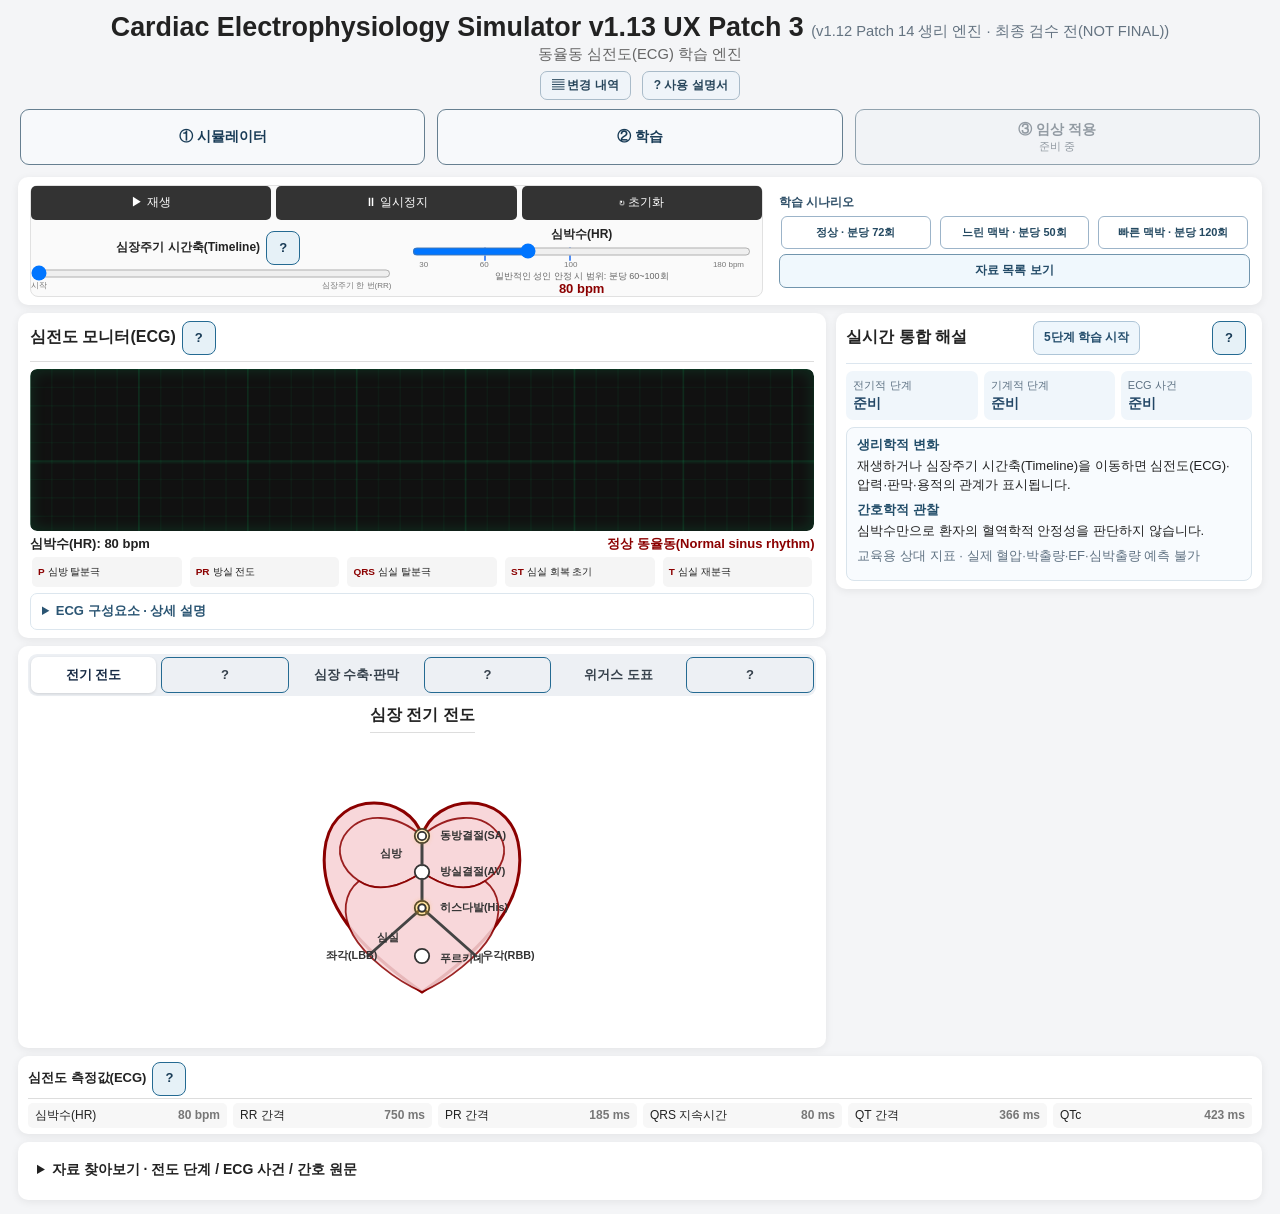
==== commit dba481ca: "fix(v1.13 UX P3): synchronize app heading with versioned page title" ====
--- a/index.html
+++ b/index.html
@@ -11,7 +11,7 @@
 <div class="app">
 
 <header class="header">
-    <h1>Cardiac Electrophysiology Simulator v1.13 UX Patch 2 <span class="v113-engine-label">(v1.12 Patch 14 생리 엔진 · 최종 검수 전(NOT FINAL))</span></h1>
+    <h1>Cardiac Electrophysiology Simulator v1.13 UX Patch 3 <span class="v113-engine-label">(v1.12 Patch 14 생리 엔진 · 최종 검수 전(NOT FINAL))</span></h1>
     <p>동율동 심전도(ECG) 학습 엔진</p>
     <nav class="header-tools" aria-label="시뮬레이터 변경 내역 및 사용 설명서">
         <button type="button" id="patchNotesBtn" data-open-info="patchNotesPanel"
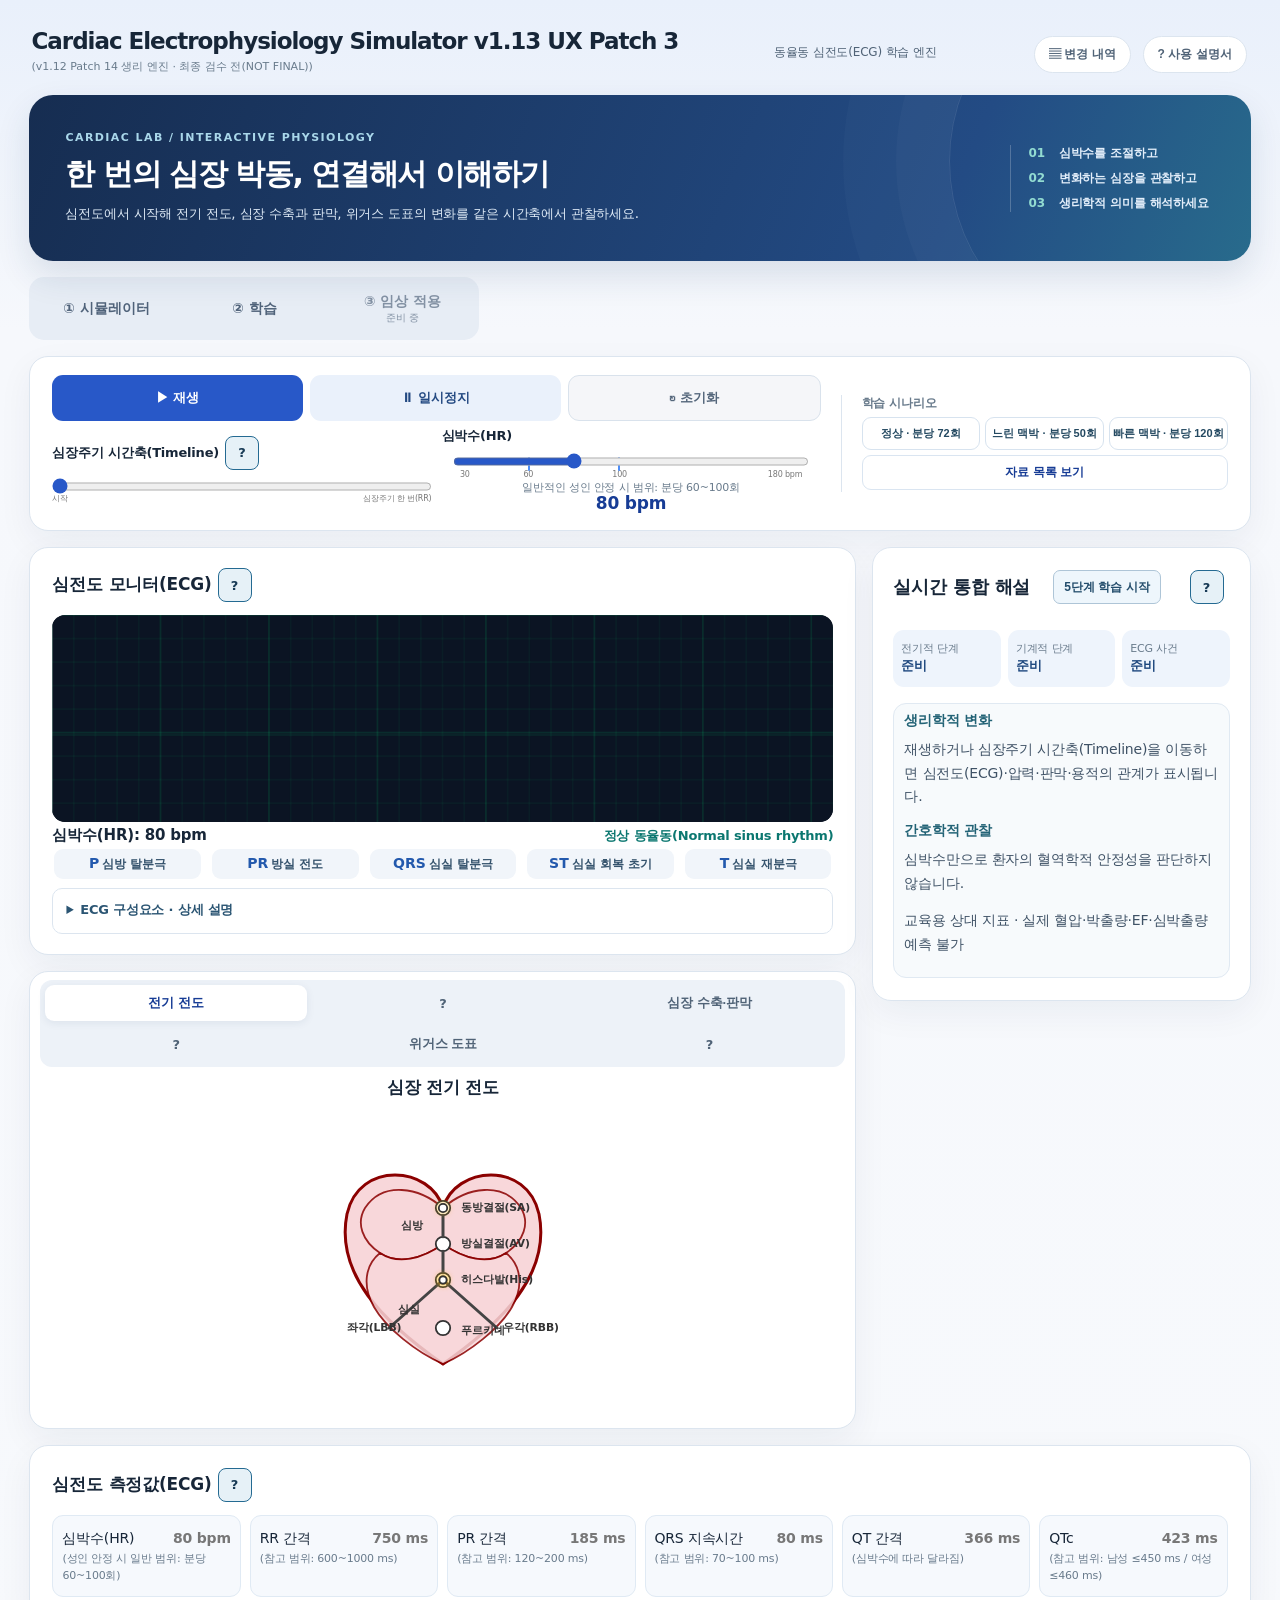
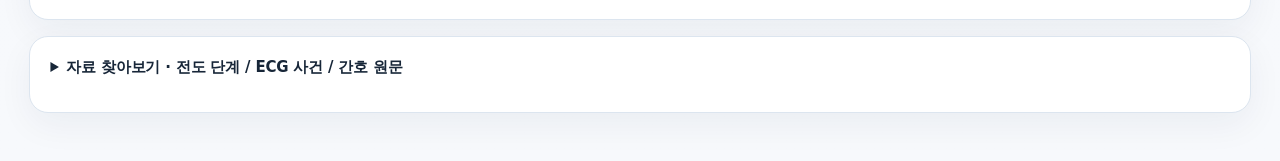
==== commit b50ce30f: "feat(ux): add learner-first welcome and v2 design layer" ====
--- a/index.html
+++ b/index.html
@@ -5,6 +5,7 @@
 <meta name="viewport" content="width=device-width, initial-scale=1.0">
 <title>Cardiac Electrophysiology Simulator v1.13 UX Patch 3 · v1.12 Patch 14 engine</title>
 <link rel="stylesheet" href="style.css">
+<link rel="stylesheet" href="cardiac-lab-v2.css">
 </head>
 
 <body>
@@ -21,6 +22,18 @@
     </nav>
 </header>
 
+<section class="ux-reset-intro" aria-labelledby="uxResetTitle">
+  <div class="ux-reset-copy">
+    <p class="ux-reset-eyebrow">Cardiac Lab / Interactive Physiology</p>
+    <h2 id="uxResetTitle">한 번의 심장 박동, 연결해서 이해하기</h2>
+    <p class="ux-reset-description">심전도에서 시작해 전기 전도, 심장 수축과 판막, 위거스 도표의 변화를 같은 시간축에서 관찰하세요.</p>
+  </div>
+  <div class="ux-reset-steps" aria-label="시뮬레이터 학습 흐름">
+    <span><b>01</b> 심박수를 조절하고</span>
+    <span><b>02</b> 변화하는 심장을 관찰하고</span>
+    <span><b>03</b> 생리학적 의미를 해석하세요</span>
+  </div>
+</section>
 <main class="main-container">
 
     <!-- TOP AREA -->
--- a/cardiac-lab-v2.css
+++ b/cardiac-lab-v2.css
@@ -0,0 +1,242 @@
+/*
+ * Cardiac Lab — UX Reset v2 (review-only).
+ * Presentation layer only. Never clone simulation nodes or own timing/state.
+ * Existing physiology, modes, Guided, Clinical QA gate stay authoritative.
+ */
+:root {
+  --cl-ink:#172638;--cl-ink-2:#506377;--cl-muted:#697b8c;
+  --cl-primary:#2858c8;--cl-primary-dark:#173c95;
+  --cl-accent:#0d8078;--cl-paper:#f4f7fb;--cl-card:#ffffff;
+  --cl-line:#dce5ef;--cl-soft:#eaf2ff;--cl-focus:#1b68ed;
+  --cl-shadow:0 12px 35px rgba(23,43,78,.055);
+  --cl-r:19px;--cl-space:clamp(14px,1.8vw,26px)
+}
+html{scroll-behavior:smooth}
+body{font-family:"Pretendard Variable",Pretendard,"Noto Sans KR","Malgun Gothic",system-ui,sans-serif;
+  color:var(--cl-ink);background:linear-gradient(180deg,#e9f0fb 0,#f6f8fc 330px,#f7f9fc 100%);letter-spacing:-.012em}
+.app.dashboard-active{max-width:1600px;padding:18px clamp(12px,2.3vw,38px) 48px;overflow-x:clip}
+.app.dashboard-active .header{display:flex;align-items:center;justify-content:space-between;gap:16px;
+  text-align:left;padding:8px 2px 18px;margin:0;flex-wrap:wrap}
+.app.dashboard-active .header h1{font-size:clamp(18px,1.8vw,26px);letter-spacing:-.045em;
+  font-weight:800;line-height:1.35;max-width:940px}
+.app.dashboard-active .header .v113-engine-label{display:block;margin-top:3px;font-size:11px;letter-spacing:0;
+  font-weight:500;color:var(--cl-muted)}
+.app.dashboard-active .header p{font-size:12px;color:var(--cl-ink-2);margin-top:3px}
+.app.dashboard-active .header-tools{display:flex;gap:8px;align-items:center}
+.app.dashboard-active .header-tools button{background:#fff;color:var(--cl-ink-2);
+  border:1px solid var(--cl-line);border-radius:999px;padding:9px 14px;font-weight:650;font-size:12px}
+.app.dashboard-active .header-tools button:hover{background:var(--cl-soft);border-color:#a9bee0}
+.ux-reset-intro{position:relative;overflow:hidden;padding:clamp(20px,3vw,36px);
+  background:linear-gradient(112deg,#162d51 0%,#234b84 75%,#286b8c 100%);
+  color:white;border-radius:24px;box-shadow:0 15px 34px rgba(25,59,99,.12);
+  display:flex;justify-content:space-between;align-items:center;gap:26px;margin-bottom:16px}
+.ux-reset-intro:after{content:"";position:absolute;right:-80px;top:-125px;
+  width:380px;height:380px;border-radius:50%;border:1px solid rgba(255,255,255,.1);
+  box-shadow:0 0 0 53px rgba(255,255,255,.025),0 0 0 106px rgba(255,255,255,.018);
+  pointer-events:none}
+.ux-reset-copy{position:relative;z-index:1;max-width:720px}
+.ux-reset-eyebrow{font-size:11px;letter-spacing:.13em;font-weight:800;
+  color:#a9d7ea;text-transform:uppercase;margin:0 0 10px}
+.ux-reset-intro h2{font-size:clamp(23px,2.35vw,36px);line-height:1.3;letter-spacing:-.048em;
+  font-weight:800;margin:0 0 10px;color:#fff}
+.ux-reset-intro p.ux-reset-description{margin:0;color:#dfebf7;font-size:clamp(13px,1.05vw,15px);line-height:1.65}
+.ux-reset-steps{position:relative;z-index:1;display:flex;flex-direction:column;gap:8px;
+  min-width:205px;padding-left:18px;border-left:1px solid rgba(255,255,255,.22)}
+.ux-reset-steps span{font-size:12px;font-weight:650;color:#e4effb}
+.ux-reset-steps b{color:#92dbd1;margin-right:10px;font-variant-numeric:tabular-nums}
+.app.dashboard-active .v113-main-nav{margin:0 0 16px;border:none;background:transparent;padding:0}
+.app.dashboard-active .v113-main-nav-buttons{display:flex;gap:6px;background:#e7edf5;
+  padding:6px;border-radius:15px;width:max-content;max-width:100%}
+.app.dashboard-active .v113-main-tab{margin:0;min-height:43px;min-width:142px;border-radius:11px;
+  font-size:14px;font-weight:750;color:#50637a;background:transparent;border:0;box-shadow:none;
+  padding:9px 16px;transition:background-color .16s ease,box-shadow .16s ease,color .16s ease}
+.app.dashboard-active .v113-main-tab.v113-active{background:white;color:var(--cl-primary-dark);
+  box-shadow:0 2px 9px rgba(20,49,93,.1)}
+.app.dashboard-active .v113-main-tab:disabled{opacity:.66;cursor:not-allowed}
+.app.dashboard-active .v113-main-tab small{display:block;font-weight:500;font-size:10px}
+.app.dashboard-active .v113-main-tab:hover:not(:disabled):not(.v113-active){background:#f2f6fb}
+.app.dashboard-active .main-container{gap:16px}
+.app.dashboard-active .dashboard-v111{display:grid;grid-template-columns:minmax(0,1.75fr) minmax(330px,.8fr);
+  align-items:start;gap:16px}
+.app.dashboard-active .dashboard-v111 > *{min-width:0;max-width:100%}
+.app.dashboard-active .dashboard-commands{grid-column:1/-1;grid-row:1;
+  display:grid;grid-template-columns:minmax(0,1fr) minmax(270px,auto);
+  align-items:center;gap:20px;padding:18px 22px;background:#fff;
+  border:1px solid var(--cl-line);border-radius:var(--cl-r)}
+.app.dashboard-active .dashboard-commands .embedded-control-panel{background:transparent;border:0;
+  padding:0;margin:0;min-width:0}
+.app.dashboard-active .dashboard-commands .controller-layout{
+  display:grid;grid-template-columns:minmax(190px,.67fr) minmax(0,2fr);
+  gap:20px;align-items:center}
+.app.dashboard-active .dashboard-commands .controller-buttons{gap:7px;justify-content:flex-start}
+.app.dashboard-active .dashboard-commands .controller-buttons button{
+  min-height:46px;padding:10px 13px;border-radius:11px;font-size:13px;font-weight:750;flex:1}
+.app.dashboard-active #playBtn{background:var(--cl-primary);color:white}
+.app.dashboard-active #playBtn:hover{background:var(--cl-primary-dark)}
+.app.dashboard-active #pauseBtn{background:#eaf1fb;color:#244a82}
+.app.dashboard-active #pauseBtn:hover{background:#dce9fa}
+.app.dashboard-active #resetBtn{background:#f5f6f9;color:#54667b;border:1px solid #d9e2ec}
+.app.dashboard-active #resetBtn:hover{background:#e9edf4}
+.app.dashboard-active .dashboard-commands .controller-sliders{display:grid;
+  grid-template-columns:repeat(2,minmax(0,1fr));gap:22px;align-items:center}
+.app.dashboard-active .dashboard-commands .control-title{
+  font-weight:750;color:var(--cl-ink);font-size:13px;text-align:left;margin:0 0 10px}
+.app.dashboard-active .dashboard-commands #timeSlider,
+.app.dashboard-active .dashboard-commands #heartRateSlider{accent-color:var(--cl-primary)}
+.app.dashboard-active .dashboard-commands #heartRateValue{color:var(--cl-primary-dark);font-size:17px}
+.app.dashboard-active .dashboard-commands .normal-range-label{font-size:11px;color:var(--cl-muted)}
+.app.dashboard-active .dashboard-presets{border-top:0;border-left:1px solid var(--cl-line);
+  padding:2px 0 2px 20px;display:flex;flex-direction:column;align-items:stretch;
+  justify-content:center;gap:9px;min-width:0}
+.app.dashboard-active .dashboard-presets-label{font-size:12px;font-weight:800;color:var(--cl-muted)}
+.app.dashboard-active .dashboard-presets .learning-preset-row{display:grid;
+  grid-template-columns:repeat(3,minmax(0,1fr));gap:5px}
+.app.dashboard-active .dashboard-presets .learning-preset-row button{
+  min-height:42px;margin:0;border:1px solid #d7e3ef;border-radius:9px;
+  padding:6px 7px;white-space:normal;font-size:11px;font-weight:700}
+.app.dashboard-active .dashboard-density-button{align-self:flex-start;
+  background:#fff;border:1px solid #dae5f1;color:var(--cl-primary-dark);
+  border-radius:9px;padding:8px 12px;font-size:12px;min-height:36px;margin:0}
+.app.dashboard-active .dashboard-primary{grid-column:1;grid-row:2;
+  display:flex;flex-direction:column;gap:16px;min-width:0}
+.app.dashboard-active .dashboard-workspace{display:block;min-width:0}
+.app.dashboard-active .dashboard-v111>.dashboard-inspector{grid-column:2;grid-row:2;
+  position:sticky;top:16px;align-self:start;height:auto;min-width:0}
+.app.dashboard-active .dashboard-v111>.measurements-panel{grid-column:1/-1;grid-row:3}
+.app.dashboard-active .dashboard-v111>.dashboard-resources{grid-column:1/-1;grid-row:4}
+.app.dashboard-active .dashboard-v111 .card{
+  box-shadow:var(--cl-shadow);border:1px solid var(--cl-line);border-radius:var(--cl-r);
+  background:#fff;min-width:0}
+.app.dashboard-active .dashboard-v111 .dashboard-primary>.ecg-panel{padding:20px 22px}
+.app.dashboard-active .dashboard-v111 .dashboard-primary>.ecg-panel h2,
+.app.dashboard-active .dashboard-v111 .dashboard-primary .heart-panel h2,
+.app.dashboard-active .dashboard-v111>.measurements-panel h2{
+  font-size:17px;font-weight:800;color:var(--cl-ink);border:0;padding:0;margin:0 0 13px}
+.app.dashboard-active .dashboard-primary>.ecg-panel #ecgCanvas,
+.app.dashboard-active .dashboard-v111[data-density="compact"] .dashboard-primary>.ecg-panel #ecgCanvas,
+.app.dashboard-active .dashboard-v111[data-density="compact"][data-view="wiggers"] .dashboard-primary>.ecg-panel #ecgCanvas{
+  height:clamp(196px,23vh,285px);border-radius:13px;box-shadow:none;background:#0b1423}
+.app.dashboard-active .ecg-wrapper{background:#0b1423;border-radius:13px}
+.app.dashboard-active .ecg-info{margin-top:12px;gap:12px;flex-wrap:wrap}
+.app.dashboard-active #heartRateDisplay{font-size:15px;color:var(--cl-ink)}
+.app.dashboard-active #rhythmStatus{color:#0b7770;font-size:13px}
+.app.dashboard-active .ecg-interpretation{gap:7px;margin-top:14px;overflow-x:auto;
+  padding-bottom:3px}
+.app.dashboard-active .ecg-item,
+.app.dashboard-active .dashboard-v111[data-density="compact"] .ecg-item{
+  min-height:42px;min-width:88px;padding:8px 10px;background:#f1f5fa;
+  border-radius:9px;color:#35536d;font-size:12px;font-weight:600;text-align:center}
+.app.dashboard-active .ecg-item.ecg-selected{background:#e4effe;box-shadow:inset 0 0 0 1px #a9c9fa;color:#15499c}
+.app.dashboard-active .ecg-item.ecg-active{box-shadow:inset 0 0 0 2px #d9ad66}
+.app.dashboard-active .ecg-label{color:#2359ad;font-size:14px}
+.app.dashboard-active .dashboard-visual{height:auto;padding:19px 20px}
+.app.dashboard-active .dashboard-visual .heart-mode-switch{
+  display:grid;grid-template-columns:repeat(3,minmax(0,1fr));gap:5px;padding:5px;
+  background:#edf2f8;border-radius:12px;margin:0 0 18px}
+.app.dashboard-active .dashboard-visual .heart-mode-switch button{
+  min-height:44px;padding:8px 6px;margin:0;border-radius:9px;border:0;
+  font-size:13px;font-weight:750;background:transparent;color:var(--cl-ink-2);
+  transition:background-color .16s,color .16s}
+.app.dashboard-active .dashboard-visual .heart-mode-switch button.mode-active,
+.app.dashboard-active .dashboard-visual .heart-mode-switch button[aria-pressed="true"]{
+  background:white;color:var(--cl-primary-dark);box-shadow:0 2px 9px rgba(30,55,88,.08)}
+.app.dashboard-active .dashboard-stage>.heart-panel{background:transparent;border:0;
+  border-radius:0;padding:4px 0 8px;box-shadow:none}
+.app.dashboard-active .dashboard-stage>.heart-panel #heartSVG{
+  width:min(100%,410px);max-height:390px}
+.app.dashboard-active .dashboard-stage>.heart-panel #mechanicalSVG{
+  width:min(100%,460px);max-height:390px}
+.app.dashboard-active .dashboard-stage .wiggers-panel{border:0;box-shadow:none;background:transparent}
+.app.dashboard-active .dashboard-stage #wiggersChart{min-width:720px}
+.app.dashboard-active .dashboard-v111>.dashboard-inspector{padding:22px 20px;gap:16px}
+.app.dashboard-active .dashboard-inspector-heading{font-size:18px;font-weight:800;
+  border:0;padding:0 0 10px;margin:0;color:var(--cl-ink)}
+.app.dashboard-active .dashboard-statuses{display:grid;grid-template-columns:repeat(3,minmax(0,1fr));gap:7px}
+.app.dashboard-active .dashboard-statuses>div{padding:11px 8px;background:#eef4fc;border-radius:11px}
+.app.dashboard-active .dashboard-statuses span{font-size:11px;color:var(--cl-muted)}
+.app.dashboard-active .dashboard-statuses strong{font-size:13px;color:#1d477e;line-height:1.5}
+.app.dashboard-active .dashboard-clinical{background:#f7fafc;border:1px solid #e0e9f2;
+  border-radius:13px;padding:16px}
+.app.dashboard-active .dashboard-clinical h3{font-size:14px;color:#236376;margin:0 0 8px}
+.app.dashboard-active .dashboard-clinical p,
+.app.dashboard-active .dashboard-v111[data-density="compact"] .dashboard-clinical p{
+  color:#3f5266;font-size:14px;line-height:1.7;margin-bottom:13px}
+.app.dashboard-active .dashboard-clinical .dashboard-caution{font-size:11px;color:var(--cl-muted);line-height:1.5}
+.app.dashboard-active .dashboard-disclosure{border-radius:10px;border-color:var(--cl-line)}
+.app.dashboard-active .dashboard-disclosure summary{font-size:13px;min-height:44px;padding:12px 13px}
+.app.dashboard-active .dashboard-v111>.measurements-panel{padding:22px}
+.app.dashboard-active .dashboard-v111 .measurement-list{grid-template-columns:repeat(6,minmax(0,1fr));gap:9px}
+.app.dashboard-active .dashboard-v111 .measurement-list .measurement-item,
+.app.dashboard-active .dashboard-v111[data-density="compact"] .measurement-list .measurement-item{
+  background:#f6f9fd;border:1px solid #e0eaf4;border-radius:11px;padding:12px 9px;min-width:0}
+.app.dashboard-active .dashboard-v111 .measurement-row{font-size:14px;line-height:1.5}
+.app.dashboard-active .dashboard-v111 .measurement-list small{display:block;font-size:11px;color:var(--cl-muted);line-height:1.5}
+.app.dashboard-active .dashboard-resources{padding:0 20px 15px}
+.app.dashboard-active .dashboard-resources-heading{padding:18px 0;font-weight:750;font-size:15px;color:var(--cl-ink)}
+.app.dashboard-active .dashboard-resources-hint{font-size:13px;line-height:1.6;color:var(--cl-muted)}
+.app.dashboard-active .v113-preview-screen{margin-top:0}
+.app.dashboard-active .v113-learning,.app.dashboard-active .v113-clinical{max-width:100%}
+.app.dashboard-active .v113-unit-reading,.app.dashboard-active .v113-case-card,
+.app.dashboard-active .v113-case-observations,.app.dashboard-active .v113-review-card{
+  box-shadow:var(--cl-shadow);border-radius:var(--cl-r);border-color:var(--cl-line)}
+.app.dashboard-active :is(button,input,select,summary,a):focus-visible{
+  outline:3px solid var(--cl-focus);outline-offset:3px}
+.app.dashboard-active input[type="range"]{cursor:pointer}
+.app.dashboard-active [hidden]{display:none!important}
+@media(max-width:1250px){
+ .app.dashboard-active .dashboard-v111{grid-template-columns:minmax(0,1fr)}
+ .app.dashboard-active .dashboard-v111>.dashboard-inspector{grid-column:1;grid-row:3;position:static}
+ .app.dashboard-active .dashboard-v111>.measurements-panel{grid-row:4}
+ .app.dashboard-active .dashboard-v111>.dashboard-resources{grid-row:5}
+ .app.dashboard-active .dashboard-commands{grid-template-columns:minmax(0,1fr)}
+ .app.dashboard-active .dashboard-presets{border-left:0;border-top:1px solid var(--cl-line);
+   padding:13px 0 0;flex-direction:row;justify-content:flex-start;align-items:center;flex-wrap:wrap}
+ .app.dashboard-active .dashboard-presets .learning-preset-row{width:auto}
+ .app.dashboard-active .dashboard-v111 .measurement-list{grid-template-columns:repeat(3,minmax(0,1fr))}
+}
+@media(max-width:740px){
+ .app.dashboard-active{padding:10px 12px 28px}
+ .app.dashboard-active .header{gap:8px;padding:6px 2px 12px}
+ .app.dashboard-active .header h1{font-size:17px}
+ .app.dashboard-active .header-tools{width:100%}
+ .app.dashboard-active .header-tools button{min-height:42px}
+ .ux-reset-intro{padding:22px 20px;margin-bottom:12px;border-radius:19px}
+ .ux-reset-intro h2{font-size:23px}
+ .ux-reset-steps{display:none}
+ .app.dashboard-active .v113-main-nav{margin-bottom:12px}
+ .app.dashboard-active .v113-main-nav-buttons{display:grid;grid-template-columns:repeat(3,minmax(0,1fr));width:100%;gap:3px;padding:4px}
+ .app.dashboard-active .v113-main-tab{min-width:0;min-height:44px;padding:7px 4px;font-size:12px}
+ .app.dashboard-active .dashboard-v111{gap:12px}
+ .app.dashboard-active .dashboard-commands{padding:16px;gap:12px}
+ .app.dashboard-active .dashboard-commands .controller-layout{grid-template-columns:minmax(0,1fr);gap:13px}
+ .app.dashboard-active .dashboard-commands .controller-buttons button{font-size:12px;min-height:46px;padding:9px 5px}
+ .app.dashboard-active .dashboard-commands .controller-sliders{grid-template-columns:minmax(0,1fr);gap:15px}
+ .app.dashboard-active .dashboard-commands .control-title{font-size:13px;margin-bottom:5px}
+ .app.dashboard-active .dashboard-presets{display:flex;flex-direction:column;align-items:stretch;gap:8px}
+ .app.dashboard-active .dashboard-presets .learning-preset-row{width:100%;display:grid;grid-template-columns:repeat(3,minmax(0,1fr))}
+ .app.dashboard-active .dashboard-presets .learning-preset-row button{min-height:44px}
+ .app.dashboard-active .dashboard-density-button{width:100%;min-height:44px}
+ .app.dashboard-active .dashboard-v111 .dashboard-primary>.ecg-panel{padding:17px 13px}
+ .app.dashboard-active .dashboard-primary>.ecg-panel #ecgCanvas,
+ .app.dashboard-active .dashboard-v111[data-density="compact"] .dashboard-primary>.ecg-panel #ecgCanvas,
+ .app.dashboard-active .dashboard-v111[data-density="compact"][data-view="wiggers"] .dashboard-primary>.ecg-panel #ecgCanvas{height:205px}
+ .app.dashboard-active .ecg-interpretation{overflow-x:auto}
+ .app.dashboard-active .dashboard-visual{padding:16px 12px}
+ .app.dashboard-active .dashboard-visual .heart-mode-switch button{font-size:12px;padding:8px 4px}
+ .app.dashboard-active .dashboard-v111>.dashboard-inspector{padding:18px 14px}
+ .app.dashboard-active .dashboard-statuses{grid-template-columns:repeat(3,minmax(0,1fr))}
+ .app.dashboard-active .dashboard-v111>.measurements-panel{padding:17px 13px}
+ .app.dashboard-active .dashboard-v111 .measurement-list{grid-template-columns:repeat(2,minmax(0,1fr))}
+ .app.dashboard-active .dashboard-resources{padding:0 13px 12px}
+}
+@media(max-width:360px){
+ .app.dashboard-active .v113-main-tab{font-size:11px}
+ .app.dashboard-active .dashboard-statuses{grid-template-columns:minmax(0,1fr)}
+ .app.dashboard-active .dashboard-visual .heart-mode-switch button{font-size:11px}
+ .app.dashboard-active .dashboard-v111 .measurement-list{grid-template-columns:minmax(0,1fr)}
+}
+@media(prefers-reduced-motion:reduce){
+ html{scroll-behavior:auto}
+ .app.dashboard-active :is(button,summary,.v113-main-tab){transition:none!important;animation:none!important}
+ .ux-reset-intro{animation:none!important}
+}
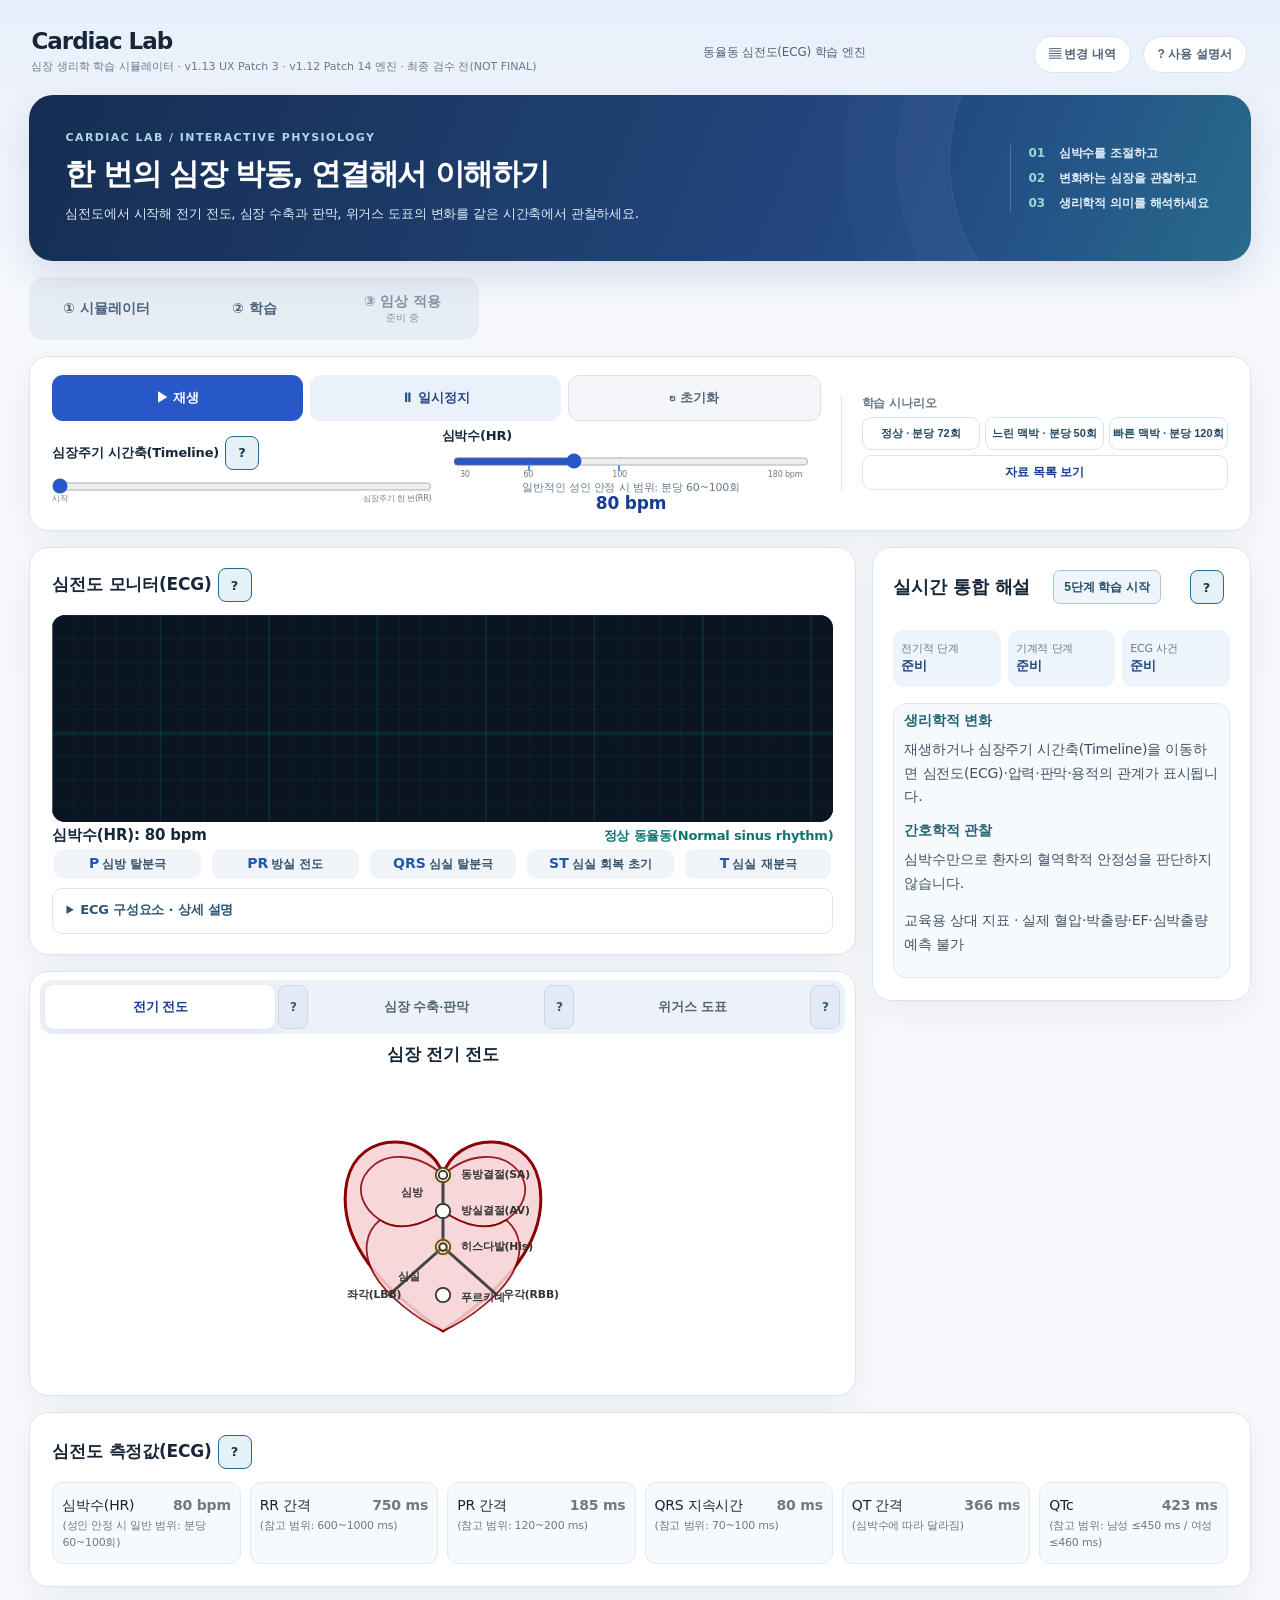
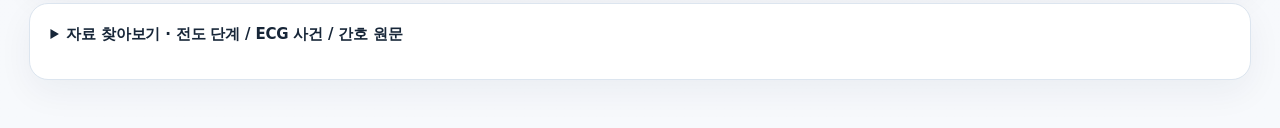
==== commit fcbc0380: "style(ux): update product heading for redesigned learning interface" ====
--- a/index.html
+++ b/index.html
@@ -12,7 +12,7 @@
 <div class="app">
 
 <header class="header">
-    <h1>Cardiac Electrophysiology Simulator v1.13 UX Patch 3 <span class="v113-engine-label">(v1.12 Patch 14 생리 엔진 · 최종 검수 전(NOT FINAL))</span></h1>
+    <h1>Cardiac Lab <span class="v113-engine-label">심장 생리학 학습 시뮬레이터 · v1.13 UX Patch 3 · v1.12 Patch 14 엔진 · 최종 검수 전(NOT FINAL)</span></h1>
     <p>동율동 심전도(ECG) 학습 엔진</p>
     <nav class="header-tools" aria-label="시뮬레이터 변경 내역 및 사용 설명서">
         <button type="button" id="patchNotesBtn" data-open-info="patchNotesPanel"
--- a/cardiac-lab-v2.css
+++ b/cardiac-lab-v2.css
@@ -240,3 +240,32 @@
  .app.dashboard-active :is(button,summary,.v113-main-tab){transition:none!important;animation:none!important}
  .ux-reset-intro{animation:none!important}
 }
+
+/* Actual screenshot QA: student term help buttons sit between mode buttons.
+   Six real children (three mode buttons + three help triggers) share one row. */
+.app.dashboard-active .dashboard-visual .heart-mode-switch{
+  display:grid;
+  grid-template-columns:minmax(0,1fr) 30px minmax(0,1fr) 30px minmax(0,1fr) 30px;
+  align-items:stretch;gap:3px;padding:5px
+}
+.app.dashboard-active .dashboard-visual .heart-mode-switch > button.v113-term-trigger{
+  min-width:30px;width:30px;min-height:44px;align-self:stretch;
+  padding:4px;margin:0;font-size:12px;border-radius:8px;
+  background:#e2eaf5;color:#32597c;border:1px solid #cad9e8;
+  box-shadow:none
+}
+.app.dashboard-active .dashboard-visual .heart-mode-switch > button:not(.v113-term-trigger){
+  min-width:0;max-width:100%;white-space:normal;overflow-wrap:break-word;
+}
+.app.dashboard-active:has(#v113LearningScreen:not([hidden])) .ux-reset-intro,
+.app.dashboard-active:has(#v113ClinicalScreen:not([hidden])) .ux-reset-intro{
+  display:none
+}
+@media(max-width:740px){
+ .app.dashboard-active .dashboard-visual .heart-mode-switch{
+   grid-template-columns:minmax(0,1fr) 26px minmax(0,1fr) 26px minmax(0,1fr) 26px;gap:2px
+ }
+ .app.dashboard-active .dashboard-visual .heart-mode-switch > button.v113-term-trigger{
+   width:26px;min-width:26px;padding:2px;font-size:11px
+ }
+}
